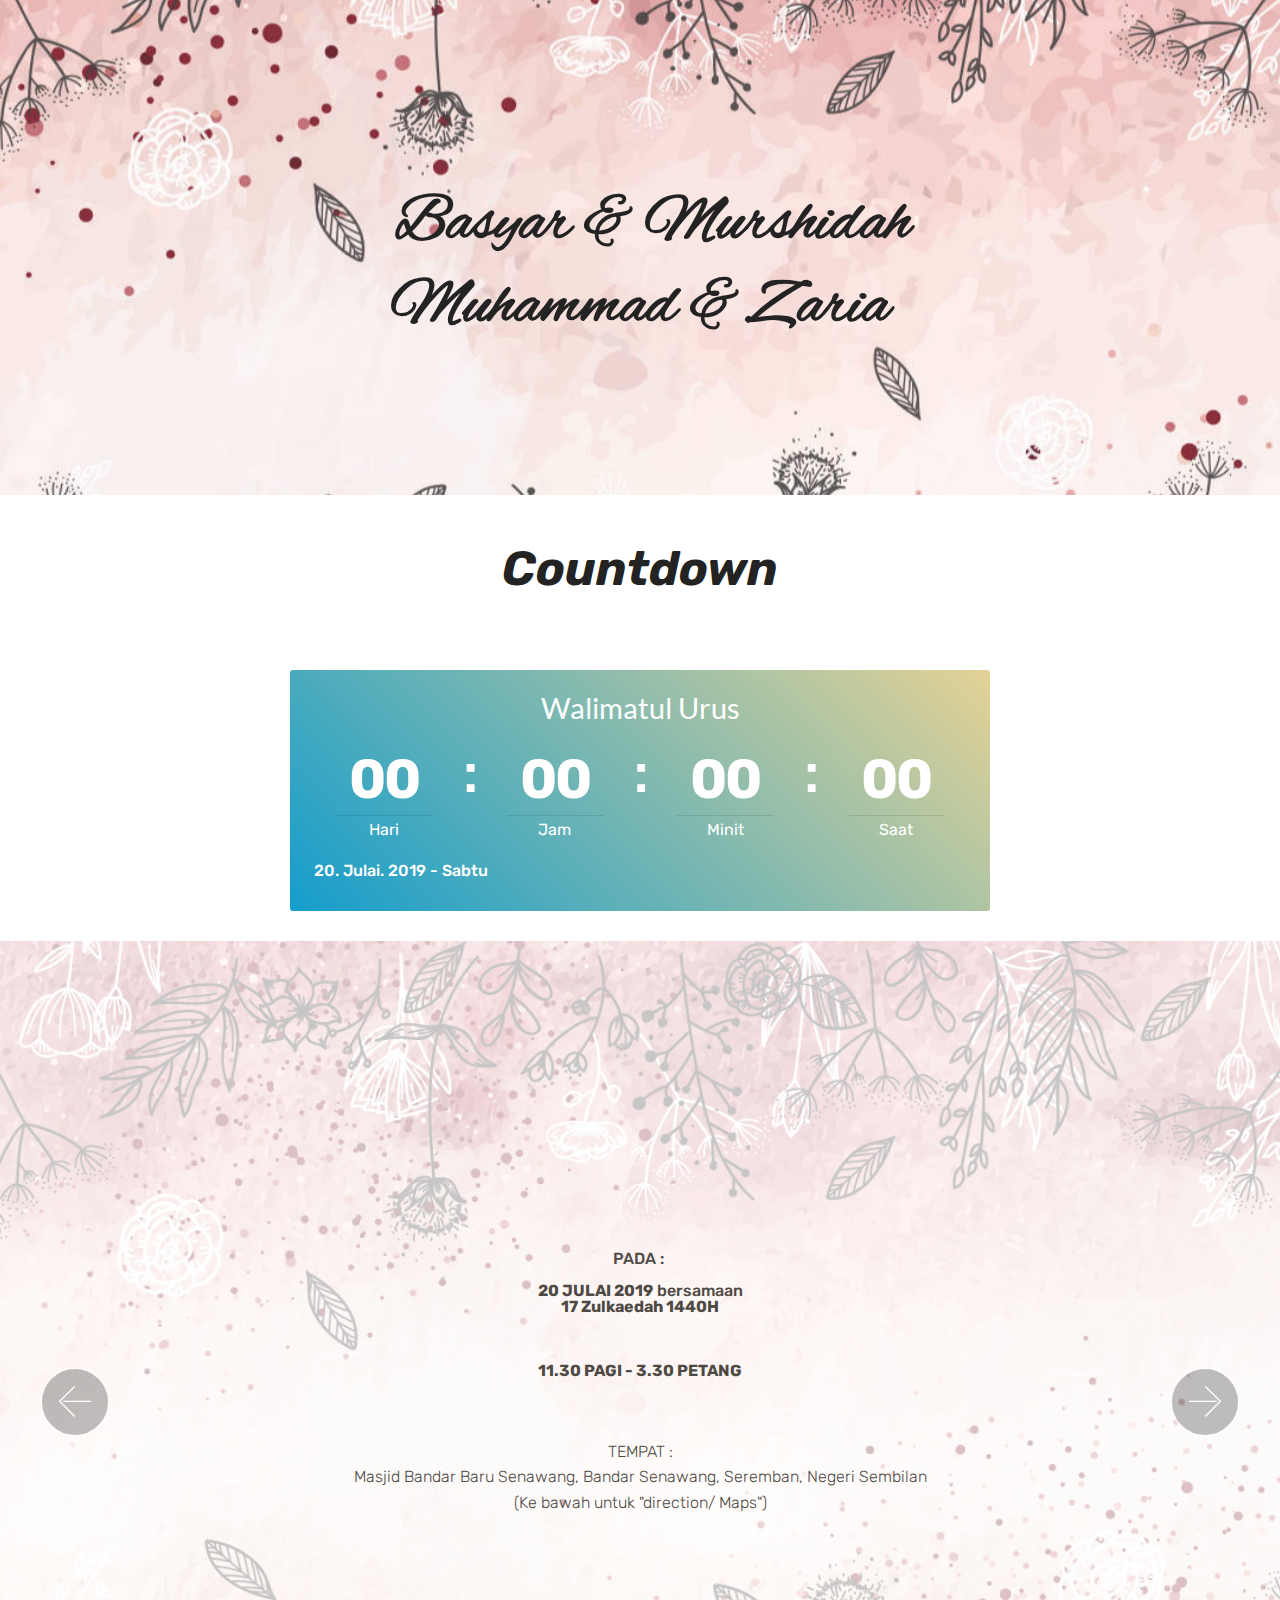
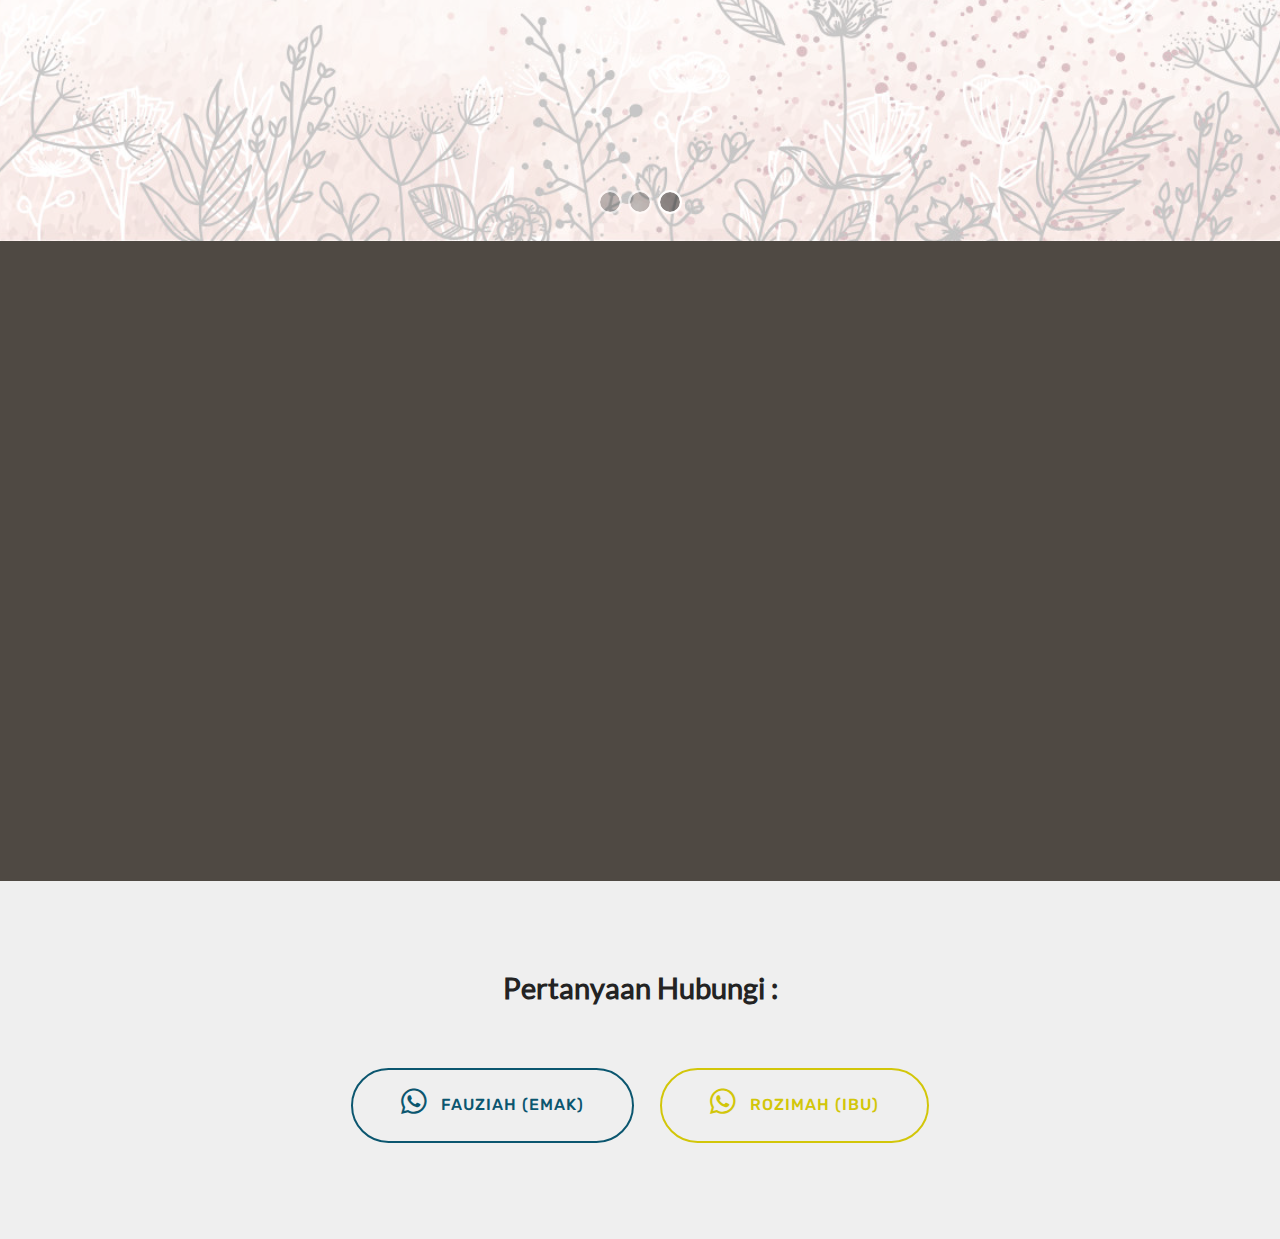
==== index.html @ bb5e42ee "create github pages" ====
<!DOCTYPE html>
<html  >
<head>
  <!-- Site made with Mobirise Website Builder v4.10.4, https://mobirise.com -->
  <meta charset="UTF-8">
  <meta http-equiv="X-UA-Compatible" content="IE=edge">
  <meta name="generator" content="Mobirise v4.10.4, mobirise.com">
  <meta name="viewport" content="width=device-width, initial-scale=1, minimum-scale=1">
  <link rel="shortcut icon" href="assets/images/logo4.png" type="image/x-icon">
  <meta name="description" content="">
  
  <title>Home</title>
  <link rel="stylesheet" href="assets/web/assets/mobirise-icons/mobirise-icons.css">
  <link rel="stylesheet" href="assets/tether/tether.min.css">
  <link rel="stylesheet" href="assets/bootstrap/css/bootstrap.min.css">
  <link rel="stylesheet" href="assets/bootstrap/css/bootstrap-grid.min.css">
  <link rel="stylesheet" href="assets/bootstrap/css/bootstrap-reboot.min.css">
  <link rel="stylesheet" href="assets/socicon/css/styles.css">
  <link rel="stylesheet" href="assets/theme/css/style.css">
  <link href="assets/fonts/style.css" rel="stylesheet">
  <link rel="stylesheet" href="assets/mobirise/css/mbr-additional.css" type="text/css">
  
  
  
</head>
<body>
  <section class="header1 cid-rtN1QMYyPk mbr-parallax-background" id="header1-0">

    

    

    <div class="container">
        <div class="row justify-content-md-center">
            <div class="mbr-white col-md-10">
                <h1 class="mbr-section-title align-center mbr-bold pb-3 mbr-fonts-style display-1"><br><br></h1>
                <h3 class="mbr-section-subtitle align-center mbr-light pb-3 mbr-fonts-style display-5"><strong>&nbsp; Basyar &amp; Murshidah<br>Muhammad &amp; Zaria</strong></h3>
                <p class="mbr-text align-center pb-3 mbr-fonts-style display-5"></p>
                
            </div>
        </div>
    </div>

</section>

<section class="engine"><a href="https://mobirise.info/o">free portfolio site templates</a></section><section class="countdown2 cid-rtN28F93nE" id="countdown2-3">

    

    

    <div class="container">
        <h2 class="mbr-section-title pb-3 align-center mbr-fonts-style display-2"><strong><em>
            Countdown
        </em></strong></h2>
        
    </div>
    <div class="container pt-5 mt-2">
        <div class=" countdown-cont align-center p-4">
            <div class="event-name align-left mbr-white ">
                <h4 class="mbr-fonts-style display-1">Walimatul Urus<br></h4>
            </div>
            <div class="countdown align-center py-2" data-due-date="2019/07/20 11:30">
            </div>
            <div class="daysCountdown" title="Hari"></div>
            <div class="hoursCountdown" title="Jam"></div>
            <div class="minutesCountdown" title="Minit"></div>
            <div class="secondsCountdown" title="Saat"></div>
            <div class="event-date align-left mbr-white">
                <h5 class="mbr-fonts-style display-7">20. Julai. 2019 - Sabtu&nbsp;<br></h5>
            </div>
        </div>

        
    </div>
</section>

<section class="carousel slide cid-rtN4j3sZp2" data-interval="false" id="slider1-4">

    

    <div class="full-screen"><div class="mbr-slider slide carousel" data-pause="true" data-keyboard="false" data-ride="carousel" data-interval="3000"><ol class="carousel-indicators"><li data-app-prevent-settings="" data-target="#slider1-4" data-slide-to="0"></li><li data-app-prevent-settings="" data-target="#slider1-4" data-slide-to="1"></li><li data-app-prevent-settings="" data-target="#slider1-4" class=" active" data-slide-to="2"></li></ol><div class="carousel-inner" role="listbox"><div class="carousel-item slider-fullscreen-image" data-bg-video-slide="false" style="background-image: url(assets/images/untitled-1-1200x800.jpg);"><div class="container container-slide"><div class="image_wrapper"><div class="mbr-overlay" style="opacity: 0.7; background-color: rgb(255, 255, 255);"></div><img src="assets/images/untitled-1-1200x800.jpg"><div class="carousel-caption justify-content-center"><div class="col-10 align-center"><h2 class="mbr-fonts-style display-5"><br><strong>Walimatul Urus</strong><strong><br></strong></h2><p class="lead mbr-text mbr-fonts-style display-7"></p><p><strong>FAUZIAH BINTI MOHD HASSAN</strong><br><em>(EMAK PENGANTIN)</em><br><em><br></em><br><strong>ROZIMAH BINTI MD IDRIS</strong><strong><br></strong><em>(IBU PENGANTIN)</em><br><br><em>Dengan segala hormatnya mempersilakan Dato'/ Datin/ Tuan/ Puan/ Encik/ Cik</em><br><em>dan seisi keluarga hadir ke Majlis Perkahwinan Putera kami</em></p><p><br><br></p><p><em><br></em><br></p><p></p></div></div></div></div></div><div class="carousel-item slider-fullscreen-image" data-bg-video-slide="false" style="background-image: url(assets/images/untitled-1-1200x800.jpg);"><div class="container container-slide"><div class="image_wrapper"><div class="mbr-overlay" style="opacity: 0.7; background-color: rgb(255, 255, 255);"></div><img src="assets/images/untitled-1-1200x800.jpg"><div class="carousel-caption justify-content-center"><div class="col-10 align-center"><h2 class="mbr-fonts-style display-1"></h2><p class="lead mbr-text mbr-fonts-style display-1"><em><strong>Mohd Basyar Bin Hj Nazlan &amp; Murshidah Binti Ustaz Nazarudin<br>
<br>Muhammad Bin Hj Nazlan &amp; Nur Zaria Binti Zakaria</strong></em></p></div></div></div></div></div><div class="carousel-item slider-fullscreen-image active" data-bg-video-slide="false" style="background-image: url(assets/images/untitled-1-1200x800.jpg);"><div class="container container-slide"><div class="image_wrapper"><div class="mbr-overlay" style="opacity: 0.7; background-color: rgb(255, 255, 255);"></div><img src="assets/images/untitled-1-1200x800.jpg"><div class="carousel-caption justify-content-center"><div class="col-10 align-right"><h2 class="mbr-fonts-style display-7">PADA :&nbsp;<br><br><strong>20 JULAI 2019</strong> bersamaan <br><strong>17 Zulkaedah 1440H</strong><br><br><br><br><strong>11.30 PAGI - 3.30 PETANG</strong></h2><p class="lead mbr-text mbr-fonts-style display-7"><br><br>TEMPAT :<br>Masjid Bandar Baru Senawang, Bandar Senawang, Seremban, Negeri Sembilan<br>(Ke bawah untuk "direction/ Maps")</p></div></div></div></div></div></div><a data-app-prevent-settings="" class="carousel-control carousel-control-prev" role="button" data-slide="prev" href="#slider1-4"><span aria-hidden="true" class="mbri-left mbr-iconfont"></span><span class="sr-only">Previous</span></a><a data-app-prevent-settings="" class="carousel-control carousel-control-next" role="button" data-slide="next" href="#slider1-4"><span aria-hidden="true" class="mbri-right mbr-iconfont"></span><span class="sr-only">Next</span></a></div></div>

</section>

<section class="map2 cid-rtNnEKCn2V" id="map2-5">

    

    <div class="container">
        <div class="media-container-row">
            <div class="col-md-8">
                <div class="google-map"><iframe frameborder="0" style="border:0" src="https://www.google.com/maps/embed?pb=!1m18!1m12!1m3!1d3985.3800210748495!2d101.990800613679!3d2.7027733564907837!2m3!1f0!2f0!3f0!3m2!1i1024!2i768!4f13.1!3m3!1m2!1s0x31cde0a04f9ef767%3A0x322debec0752c36d!2sMasjid+Bandar+Baru+Senawang!5e0!3m2!1sen!2smy!4v1560905221320!5m2!1sen!2smy" allowfullscreen=""></iframe></div>
        </div>
    </div>
</div></section>

<section class="header1 cid-rtNtLFOAzF" id="header16-8">

    

    

    <div class="container">
        <div class="row justify-content-md-center">
            <div class="col-md-10 align-center">
                <h1 class="mbr-section-title mbr-bold pb-3 mbr-fonts-style display-1">Pertanyaan Hubungi :</h1>
                
                <p class="mbr-text pb-3 mbr-fonts-style display-5"></p>
                <div class="mbr-section-btn"><a class="btn btn-md btn-primary-outline display-7" href="https://www.wasap.my/60133404904" target="_blank"><span class="socicon socicon-whatsapp mbr-iconfont mbr-iconfont-btn"></span>FAUZIAH (EMAK)</a> <a class="btn btn-md btn-success-outline display-7" href="https://www.wasap.my/60193448483" target="_blank"><span class="socicon socicon-whatsapp mbr-iconfont mbr-iconfont-btn"></span>ROZIMAH (IBU)</a></div>
            </div>
        </div>
    </div>

</section>


  <script src="assets/web/assets/jquery/jquery.min.js"></script>
  <script src="assets/popper/popper.min.js"></script>
  <script src="assets/tether/tether.min.js"></script>
  <script src="assets/bootstrap/js/bootstrap.min.js"></script>
  <script src="assets/smoothscroll/smooth-scroll.js"></script>
  <script src="assets/parallax/jarallax.min.js"></script>
  <script src="assets/ytplayer/jquery.mb.ytplayer.min.js"></script>
  <script src="assets/vimeoplayer/jquery.mb.vimeo_player.js"></script>
  <script src="assets/bootstrapcarouselswipe/bootstrap-carousel-swipe.js"></script>
  <script src="assets/countdown/jquery.countdown.min.js"></script>
  <script src="assets/theme/js/script.js"></script>
  <script src="assets/slidervideo/script.js"></script>
  
  
</body>
</html>
---- assets/web/assets/mobirise-icons/mobirise-icons.css ----
@font-face {
  font-family: 'MobiriseIcons';
  src:  url('mobirise-icons.eot?spat4u');
  src:  url('mobirise-icons.eot?spat4u#iefix') format('embedded-opentype'),
    url('mobirise-icons.ttf?spat4u') format('truetype'),
    url('mobirise-icons.woff?spat4u') format('woff'),
    url('mobirise-icons.svg?spat4u#MobiriseIcons') format('svg');
  font-weight: normal;
  font-style: normal;
}

[class^="mbri-"], [class*=" mbri-"] {
  /* use !important to prevent issues with browser extensions that change fonts */
  font-family: MobiriseIcons !important;
  speak: none;
  font-style: normal;
  font-weight: normal;
  font-variant: normal;
  text-transform: none;
  line-height: 1;

  /* Better Font Rendering =========== */
  -webkit-font-smoothing: antialiased;
  -moz-osx-font-smoothing: grayscale;
}

.mbri-add-submenu:before {
  content: "\e900";
}
.mbri-alert:before {
  content: "\e901";
}
.mbri-align-center:before {
  content: "\e902";
}
.mbri-align-justify:before {
  content: "\e903";
}
.mbri-align-left:before {
  content: "\e904";
}
.mbri-align-right:before {
  content: "\e905";
}
.mbri-android:before {
  content: "\e906";
}
.mbri-apple:before {
  content: "\e907";
}
.mbri-arrow-down:before {
  content: "\e908";
}
.mbri-arrow-next:before {
  content: "\e909";
}
.mbri-arrow-prev:before {
  content: "\e90a";
}
.mbri-arrow-up:before {
  content: "\e90b";
}
.mbri-bold:before {
  content: "\e90c";
}
.mbri-bookmark:before {
  content: "\e90d";
}
.mbri-bootstrap:before {
  content: "\e90e";
}
.mbri-briefcase:before {
  content: "\e90f";
}
.mbri-browse:before {
  content: "\e910";
}
.mbri-bulleted-list:before {
  content: "\e911";
}
.mbri-calendar:before {
  content: "\e912";
}
.mbri-camera:before {
  content: "\e913";
}
.mbri-cart-add:before {
  content: "\e914";
}
.mbri-cart-full:before {
  content: "\e915";
}
.mbri-cash:before {
  content: "\e916";
}
.mbri-change-style:before {
  content: "\e917";
}
.mbri-chat:before {
  content: "\e918";
}
.mbri-clock:before {
  content: "\e919";
}
.mbri-close:before {
  content: "\e91a";
}
.mbri-cloud:before {
  content: "\e91b";
}
.mbri-code:before {
  content: "\e91c";
}
.mbri-contact-form:before {
  content: "\e91d";
}
.mbri-credit-card:before {
  content: "\e91e";
}
.mbri-cursor-click:before {
  content: "\e91f";
}
.mbri-cust-feedback:before {
  content: "\e920";
}
.mbri-database:before {
  content: "\e921";
}
.mbri-delivery:before {
  content: "\e922";
}
.mbri-desktop:before {
  content: "\e923";
}
.mbri-devices:before {
  content: "\e924";
}
.mbri-down:before {
  content: "\e925";
}
.mbri-download:before {
  content: "\e989";
}
.mbri-drag-n-drop:before {
  content: "\e927";
}
.mbri-drag-n-drop2:before {
  content: "\e928";
}
.mbri-edit:before {
  content: "\e929";
}
.mbri-edit2:before {
  content: "\e92a";
}
.mbri-error:before {
  content: "\e92b";
}
.mbri-extension:before {
  content: "\e92c";
}
.mbri-features:before {
  content: "\e92d";
}
.mbri-file:before {
  content: "\e92e";
}
.mbri-flag:before {
  content: "\e92f";
}
.mbri-folder:before {
  content: "\e930";
}
.mbri-gift:before {
  content: "\e931";
}
.mbri-github:before {
  content: "\e932";
}
.mbri-globe:before {
  content: "\e933";
}
.mbri-globe-2:before {
  content: "\e934";
}
.mbri-growing-chart:before {
  content: "\e935";
}
.mbri-hearth:before {
  content: "\e936";
}
.mbri-help:before {
  content: "\e937";
}
.mbri-home:before {
  content: "\e938";
}
.mbri-hot-cup:before {
  content: "\e939";
}
.mbri-idea:before {
  content: "\e93a";
}
.mbri-image-gallery:before {
  content: "\e93b";
}
.mbri-image-slider:before {
  content: "\e93c";
}
.mbri-info:before {
  content: "\e93d";
}
.mbri-italic:before {
  content: "\e93e";
}
.mbri-key:before {
  content: "\e93f";
}
.mbri-laptop:before {
  content: "\e940";
}
.mbri-layers:before {
  content: "\e941";
}
.mbri-left-right:before {
  content: "\e942";
}
.mbri-left:before {
  content: "\e943";
}
.mbri-letter:before {
  content: "\e944";
}
.mbri-like:before {
  content: "\e945";
}
.mbri-link:before {
  content: "\e946";
}
.mbri-lock:before {
  content: "\e947";
}
.mbri-login:before {
  content: "\e948";
}
.mbri-logout:before {
  content: "\e949";
}
.mbri-magic-stick:before {
  content: "\e94a";
}
.mbri-map-pin:before {
  content: "\e94b";
}
.mbri-menu:before {
  content: "\e94c";
}
.mbri-mobile:before {
  content: "\e94d";
}
.mbri-mobile2:before {
  content: "\e94e";
}
.mbri-mobirise:before {
  content: "\e94f";
}
.mbri-more-horizontal:before {
  content: "\e950";
}
.mbri-more-vertical:before {
  content: "\e951";
}
.mbri-music:before {
  content: "\e952";
}
.mbri-new-file:before {
  content: "\e953";
}
.mbri-numbered-list:before {
  content: "\e954";
}
.mbri-opened-folder:before {
  content: "\e955";
}
.mbri-pages:before {
  content: "\e956";
}
.mbri-paper-plane:before {
  content: "\e957";
}
.mbri-paperclip:before {
  content: "\e958";
}
.mbri-photo:before {
  content: "\e959";
}
.mbri-photos:before {
  content: "\e95a";
}
.mbri-pin:before {
  content: "\e95b";
}
.mbri-play:before {
  content: "\e95c";
}
.mbri-plus:before {
  content: "\e95d";
}
.mbri-preview:before {
  content: "\e95e";
}
.mbri-print:before {
  content: "\e95f";
}
.mbri-protect:before {
  content: "\e960";
}
.mbri-question:before {
  content: "\e961";
}
.mbri-quote-left:before {
  content: "\e962";
}
.mbri-quote-right:before {
  content: "\e963";
}
.mbri-refresh:before {
  content: "\e964";
}
.mbri-responsive:before {
  content: "\e965";
}
.mbri-right:before {
  content: "\e966";
}
.mbri-rocket:before {
  content: "\e967";
}
.mbri-sad-face:before {
  content: "\e968";
}
.mbri-sale:before {
  content: "\e969";
}
.mbri-save:before {
  content: "\e96a";
}
.mbri-search:before {
  content: "\e96b";
}
.mbri-setting:before {
  content: "\e96c";
}
.mbri-setting2:before {
  content: "\e96d";
}
.mbri-setting3:before {
  content: "\e96e";
}
.mbri-share:before {
  content: "\e96f";
}
.mbri-shopping-bag:before {
  content: "\e970";
}
.mbri-shopping-basket:before {
  content: "\e971";
}
.mbri-shopping-cart:before {
  content: "\e972";
}
.mbri-sites:before {
  content: "\e973";
}
.mbri-smile-face:before {
  content: "\e974";
}
.mbri-speed:before {
  content: "\e975";
}
.mbri-star:before {
  content: "\e976";
}
.mbri-success:before {
  content: "\e977";
}
.mbri-sun:before {
  content: "\e978";
}
.mbri-sun2:before {
  content: "\e979";
}
.mbri-tablet:before {
  content: "\e97a";
}
.mbri-tablet-vertical:before {
  content: "\e97b";
}
.mbri-target:before {
  content: "\e97c";
}
.mbri-timer:before {
  content: "\e97d";
}
.mbri-to-ftp:before {
  content: "\e97e";
}
.mbri-to-local-drive:before {
  content: "\e97f";
}
.mbri-touch-swipe:before {
  content: "\e980";
}
.mbri-touch:before {
  content: "\e981";
}
.mbri-trash:before {
  content: "\e982";
}
.mbri-underline:before {
  content: "\e983";
}
.mbri-unlink:before {
  content: "\e984";
}
.mbri-unlock:before {
  content: "\e985";
}
.mbri-up-down:before {
  content: "\e986";
}
.mbri-up:before {
  content: "\e987";
}
.mbri-update:before {
  content: "\e988";
}
.mbri-upload:before {
 content: "\e926"; 
}
.mbri-user:before {
  content: "\e98a";
}
.mbri-user2:before {
  content: "\e98b";
}
.mbri-users:before {
  content: "\e98c";
}
.mbri-video:before {
  content: "\e98d";
}
.mbri-video-play:before {
  content: "\e98e";
}
.mbri-watch:before {
  content: "\e98f";
}
.mbri-website-theme:before {
  content: "\e990";
}
.mbri-wifi:before {
  content: "\e991";
}
.mbri-windows:before {
  content: "\e992";
}
.mbri-zoom-out:before {
  content: "\e993";
}
.mbri-redo:before {
  content: "\e994";
}
.mbri-undo:before {
  content: "\e995";
}
---- assets/socicon/css/styles.css ----
@charset "UTF-8";

@font-face {
  font-family: "socicon";
  src:url("../fonts/socicon.eot");
  src:url("../fonts/socicon.eot?#iefix") format("embedded-opentype"),
    url("../fonts/socicon.woff") format("woff"),
    url("../fonts/socicon.ttf") format("truetype"),
    url("../fonts/socicon.svg#socicon") format("svg");
  font-weight: normal;
  font-style: normal;

}

[data-icon]:before {
  font-family: "socicon" !important;
  content: attr(data-icon);
  font-style: normal !important;
  font-weight: normal !important;
  font-variant: normal !important;
  text-transform: none !important;
  speak: none;
  line-height: 1;
  -webkit-font-smoothing: antialiased;
  -moz-osx-font-smoothing: grayscale;
}

[class^="socicon-"]:before,
[class*=" socicon-"]:before {
  font-family: "socicon" !important;
  font-style: normal !important;
  font-weight: normal !important;
  font-variant: normal !important;
  text-transform: none !important;
  speak: none;
  line-height: 1;
  -webkit-font-smoothing: antialiased;
  -moz-osx-font-smoothing: grayscale;
}

.socicon-modelmayhem:before {
  content: "\e000";
}
.socicon-mixcloud:before {
  content: "\e001";
}
.socicon-drupal:before {
  content: "\e002";
}
.socicon-swarm:before {
  content: "\e003";
}
.socicon-istock:before {
  content: "\e004";
}
.socicon-yammer:before {
  content: "\e005";
}
.socicon-ello:before {
  content: "\e006";
}
.socicon-stackoverflow:before {
  content: "\e007";
}
.socicon-persona:before {
  content: "\e008";
}
.socicon-triplej:before {
  content: "\e009";
}
.socicon-houzz:before {
  content: "\e00a";
}
.socicon-rss:before {
  content: "\e00b";
}
.socicon-paypal:before {
  content: "\e00c";
}
.socicon-odnoklassniki:before {
  content: "\e00d";
}
.socicon-airbnb:before {
  content: "\e00e";
}
.socicon-periscope:before {
  content: "\e00f";
}
.socicon-outlook:before {
  content: "\e010";
}
.socicon-coderwall:before {
  content: "\e011";
}
.socicon-tripadvisor:before {
  content: "\e012";
}
.socicon-appnet:before {
  content: "\e013";
}
.socicon-goodreads:before {
  content: "\e014";
}
.socicon-tripit:before {
  content: "\e015";
}
.socicon-lanyrd:before {
  content: "\e016";
}
.socicon-slideshare:before {
  content: "\e017";
}
.socicon-buffer:before {
  content: "\e018";
}
.socicon-disqus:before {
  content: "\e019";
}
.socicon-vkontakte:before {
  content: "\e01a";
}
.socicon-whatsapp:before {
  content: "\e01b";
}
.socicon-patreon:before {
  content: "\e01c";
}
.socicon-storehouse:before {
  content: "\e01d";
}
.socicon-pocket:before {
  content: "\e01e";
}
.socicon-mail:before {
  content: "\e01f";
}
.socicon-blogger:before {
  content: "\e020";
}
.socicon-technorati:before {
  content: "\e021";
}
.socicon-reddit:before {
  content: "\e022";
}
.socicon-dribbble:before {
  content: "\e023";
}
.socicon-stumbleupon:before {
  content: "\e024";
}
.socicon-digg:before {
  content: "\e025";
}
.socicon-envato:before {
  content: "\e026";
}
.socicon-behance:before {
  content: "\e027";
}
.socicon-delicious:before {
  content: "\e028";
}
.socicon-deviantart:before {
  content: "\e029";
}
.socicon-forrst:before {
  content: "\e02a";
}
.socicon-play:before {
  content: "\e02b";
}
.socicon-zerply:before {
  content: "\e02c";
}
.socicon-wikipedia:before {
  content: "\e02d";
}
.socicon-apple:before {
  content: "\e02e";
}
.socicon-flattr:before {
  content: "\e02f";
}
.socicon-github:before {
  content: "\e030";
}
.socicon-renren:before {
  content: "\e031";
}
.socicon-friendfeed:before {
  content: "\e032";
}
.socicon-newsvine:before {
  content: "\e033";
}
.socicon-identica:before {
  content: "\e034";
}
.socicon-bebo:before {
  content: "\e035";
}
.socicon-zynga:before {
  content: "\e036";
}
.socicon-steam:before {
  content: "\e037";
}
.socicon-xbox:before {
  content: "\e038";
}
.socicon-windows:before {
  content: "\e039";
}
.socicon-qq:before {
  content: "\e03a";
}
.socicon-douban:before {
  content: "\e03b";
}
.socicon-meetup:before {
  content: "\e03c";
}
.socicon-playstation:before {
  content: "\e03d";
}
.socicon-android:before {
  content: "\e03e";
}
.socicon-snapchat:before {
  content: "\e03f";
}
.socicon-twitter:before {
  content: "\e040";
}
.socicon-facebook:before {
  content: "\e041";
}
.socicon-googleplus:before {
  content: "\e042";
}
.socicon-pinterest:before {
  content: "\e043";
}
.socicon-foursquare:before {
  content: "\e044";
}
.socicon-yahoo:before {
  content: "\e045";
}
.socicon-skype:before {
  content: "\e046";
}
.socicon-yelp:before {
  content: "\e047";
}
.socicon-feedburner:before {
  content: "\e048";
}
.socicon-linkedin:before {
  content: "\e049";
}
.socicon-viadeo:before {
  content: "\e04a";
}
.socicon-xing:before {
  content: "\e04b";
}
.socicon-myspace:before {
  content: "\e04c";
}
.socicon-soundcloud:before {
  content: "\e04d";
}
.socicon-spotify:before {
  content: "\e04e";
}
.socicon-grooveshark:before {
  content: "\e04f";
}
.socicon-lastfm:before {
  content: "\e050";
}
.socicon-youtube:before {
  content: "\e051";
}
.socicon-vimeo:before {
  content: "\e052";
}
.socicon-dailymotion:before {
  content: "\e053";
}
.socicon-vine:before {
  content: "\e054";
}
.socicon-flickr:before {
  content: "\e055";
}
.socicon-500px:before {
  content: "\e056";
}
.socicon-wordpress:before {
  content: "\e058";
}
.socicon-tumblr:before {
  content: "\e059";
}
.socicon-twitch:before {
  content: "\e05a";
}
.socicon-8tracks:before {
  content: "\e05b";
}
.socicon-amazon:before {
  content: "\e05c";
}
.socicon-icq:before {
  content: "\e05d";
}
.socicon-smugmug:before {
  content: "\e05e";
}
.socicon-ravelry:before {
  content: "\e05f";
}
.socicon-weibo:before {
  content: "\e060";
}
.socicon-baidu:before {
  content: "\e061";
}
.socicon-angellist:before {
  content: "\e062";
}
.socicon-ebay:before {
  content: "\e063";
}
.socicon-imdb:before {
  content: "\e064";
}
.socicon-stayfriends:before {
  content: "\e065";
}
.socicon-residentadvisor:before {
  content: "\e066";
}
.socicon-google:before {
  content: "\e067";
}
.socicon-yandex:before {
  content: "\e068";
}
.socicon-sharethis:before {
  content: "\e069";
}
.socicon-bandcamp:before {
  content: "\e06a";
}
.socicon-itunes:before {
  content: "\e06b";
}
.socicon-deezer:before {
  content: "\e06c";
}
.socicon-telegram:before {
  content: "\e06e";
}
.socicon-openid:before {
  content: "\e06f";
}
.socicon-amplement:before {
  content: "\e070";
}
.socicon-viber:before {
  content: "\e071";
}
.socicon-zomato:before {
  content: "\e072";
}
.socicon-draugiem:before {
  content: "\e074";
}
.socicon-endomodo:before {
  content: "\e075";
}
.socicon-filmweb:before {
  content: "\e076";
}
.socicon-stackexchange:before {
  content: "\e077";
}
.socicon-wykop:before {
  content: "\e078";
}
.socicon-teamspeak:before {
  content: "\e079";
}
.socicon-teamviewer:before {
  content: "\e07a";
}
.socicon-ventrilo:before {
  content: "\e07b";
}
.socicon-younow:before {
  content: "\e07c";
}
.socicon-raidcall:before {
  content: "\e07d";
}
.socicon-mumble:before {
  content: "\e07e";
}
.socicon-medium:before {
  content: "\e06d";
}
.socicon-bebee:before {
  content: "\e07f";
}
.socicon-hitbox:before {
  content: "\e080";
}
.socicon-reverbnation:before {
  content: "\e081";
}
.socicon-formulr:before {
  content: "\e082";
}
.socicon-instagram:before {
  content: "\e057";
}
.socicon-battlenet:before {
  content: "\e083";
}
.socicon-chrome:before {
  content: "\e084";
}
.socicon-discord:before {
  content: "\e086";
}
.socicon-issuu:before {
  content: "\e087";
}
.socicon-macos:before {
  content: "\e088";
}
.socicon-firefox:before {
  content: "\e089";
}
.socicon-opera:before {
  content: "\e08d";
}
.socicon-keybase:before {
  content: "\e090";
}
.socicon-alliance:before {
  content: "\e091";
}
.socicon-livejournal:before {
  content: "\e092";
}
.socicon-googlephotos:before {
  content: "\e093";
}
.socicon-horde:before {
  content: "\e094";
}
.socicon-etsy:before {
  content: "\e095";
}
.socicon-zapier:before {
  content: "\e096";
}
.socicon-google-scholar:before {
  content: "\e097";
}
.socicon-researchgate:before {
  content: "\e098";
}
.socicon-wechat:before {
  content: "\e099";
}
.socicon-strava:before {
  content: "\e09a";
}
.socicon-line:before {
  content: "\e09b";
}
.socicon-lyft:before {
  content: "\e09c";
}
.socicon-uber:before {
  content: "\e09d";
}
.socicon-songkick:before {
  content: "\e09e";
}
.socicon-viewbug:before {
  content: "\e09f";
}
.socicon-googlegroups:before {
  content: "\e0a0";
}
.socicon-quora:before {
  content: "\e073";
}
.socicon-diablo:before {
  content: "\e085";
}
.socicon-blizzard:before {
  content: "\e0a1";
}
.socicon-hearthstone:before {
  content: "\e08b";
}
.socicon-heroes:before {
  content: "\e08a";
}
.socicon-overwatch:before {
  content: "\e08c";
}
.socicon-warcraft:before {
  content: "\e08e";
}
.socicon-starcraft:before {
  content: "\e08f";
}
.socicon-beam:before {
  content: "\e0a2";
}
.socicon-curse:before {
  content: "\e0a3";
}
.socicon-player:before {
  content: "\e0a4";
}
.socicon-streamjar:before {
  content: "\e0a5";
}
.socicon-nintendo:before {
  content: "\e0a6";
}
.socicon-hellocoton:before {
  content: "\e0a7";
}
---- assets/theme/css/style.css ----
/*!
 * Mobirise v4 theme (https://mobirise.com/)
 * Copyright 2017 Mobirise
 */
section {
  background-color: #eeeeee; }

section,
.container,
.container-fluid {
  position: relative;
  word-wrap: break-word; }

a.mbr-iconfont:hover {
  text-decoration: none; }

.article .lead p, .article .lead ul, .article .lead ol, .article .lead pre, .article .lead blockquote {
  margin-bottom: 0; }

a {
  font-style: normal;
  font-weight: 400;
  cursor: pointer; }
  a, a:hover {
    text-decoration: none; }

figure {
  margin-bottom: 0; }

body {
  color: #232323; }

h1, h2, h3, h4, h5, h6,
.h1, .h2, .h3, .h4, .h5, .h6,
.display-1, .display-2, .display-3, .display-4 {
  line-height: 1;
  word-break: break-word;
  word-wrap: break-word; }

b, strong {
  font-weight: bold; }

blockquote {
  padding: 10px 0 10px 20px;
  position: relative;
  border-left: 2px solid;
  border-color: #ff3366; }

input:-webkit-autofill, input:-webkit-autofill:hover, input:-webkit-autofill:focus, input:-webkit-autofill:active {
  transition-delay: 9999s;
  transition-property: background-color, color; }

textarea[type="hidden"] {
  display: none; }

body {
  position: relative; }

section {
  background-position: 50% 50%;
  background-repeat: no-repeat;
  background-size: cover; }
  section .mbr-background-video,
  section .mbr-background-video-preview {
    position: absolute;
    bottom: 0;
    left: 0;
    right: 0;
    top: 0; }

.hidden {
  visibility: hidden; }

.mbr-z-index20 {
  z-index: 20; }

/*! Base colors */
.mbr-white {
  color: #ffffff; }

.mbr-black {
  color: #000000; }

.mbr-bg-white {
  background-color: #ffffff; }

.mbr-bg-black {
  background-color: #000000; }

/*! Text-aligns */
.align-left {
  text-align: left; }

.align-center {
  text-align: center; }

.align-right {
  text-align: right; }

@media (max-width: 767px) {
  .align-left, .align-center, .align-right, .mbr-section-btn, .mbr-section-title {
    text-align: center; } }
/*! Font-weight  */
.mbr-light {
  font-weight: 300; }

.mbr-regular {
  font-weight: 400; }

.mbr-semibold {
  font-weight: 500; }

.mbr-bold {
  font-weight: 700; }

/*! Media  */
.media-size-item {
  -webkit-flex: 1 1 auto;
  -moz-flex: 1 1 auto;
  -ms-flex: 1 1 auto;
  -o-flex: 1 1 auto;
  flex: 1 1 auto; }

.media-content {
  -webkit-flex-basis: 100%;
  flex-basis: 100%; }

.media-container-row {
  display: -ms-flexbox;
  display: -webkit-flex;
  display: flex;
  -webkit-flex-direction: row;
  -ms-flex-direction: row;
  flex-direction: row;
  -webkit-flex-wrap: wrap;
  -ms-flex-wrap: wrap;
  flex-wrap: wrap;
  -webkit-justify-content: center;
  -ms-flex-pack: center;
  justify-content: center;
  -webkit-align-content: center;
  -ms-flex-line-pack: center;
  align-content: center;
  -webkit-align-items: start;
  -ms-flex-align: start;
  align-items: start; }
  .media-container-row .media-size-item {
    width: 400px; }

.media-container-column {
  display: -ms-flexbox;
  display: -webkit-flex;
  display: flex;
  -webkit-flex-direction: column;
  -ms-flex-direction: column;
  flex-direction: column;
  -webkit-flex-wrap: wrap;
  -ms-flex-wrap: wrap;
  flex-wrap: wrap;
  -webkit-justify-content: center;
  -ms-flex-pack: center;
  justify-content: center;
  -webkit-align-content: center;
  -ms-flex-line-pack: center;
  align-content: center;
  -webkit-align-items: stretch;
  -ms-flex-align: stretch;
  align-items: stretch; }
  .media-container-column > * {
    width: 100%; }

@media (min-width: 992px) {
  .media-container-row {
    -webkit-flex-wrap: nowrap;
    -ms-flex-wrap: nowrap;
    flex-wrap: nowrap; } }
figure {
  overflow: hidden; }

figure[mbr-media-size] {
  transition: width 0.1s; }

.mbr-figure img, .mbr-figure iframe {
  display: block;
  width: 100%; }

.card {
  background-color: transparent;
  border: none; }

.card-box {
  width: 100%; }

.card-img {
  text-align: center;
  flex-shrink: 0;
  -webkit-flex-shrink: 0; }

.media {
  max-width: 100%;
  margin: 0 auto; }

.mbr-figure {
  -ms-flex-item-align: center;
  -ms-grid-row-align: center;
  -webkit-align-self: center;
  align-self: center; }

.media-container > div {
  max-width: 100%; }

.mbr-figure img, .card-img img {
  width: 100%; }

@media (max-width: 991px) {
  .media-size-item {
    width: auto !important; }

  .media {
    width: auto; }

  .mbr-figure {
    width: 100% !important; } }
/*! Buttons */
.mbr-section-btn {
  margin-left: -.25rem;
  margin-right: -.25rem;
  font-size: 0; }

nav .mbr-section-btn {
  margin-left: 0rem;
  margin-right: 0rem; }

/*! Btn icon margin */
.btn .mbr-iconfont, .btn.btn-sm .mbr-iconfont {
  cursor: pointer;
  margin-right: 0.5rem; }

.btn.btn-md .mbr-iconfont, .btn.btn-md .mbr-iconfont {
  margin-right: 0.8rem; }

.mbr-regular {
  font-weight: 400; }

.mbr-semibold {
  font-weight: 500; }

.mbr-bold {
  font-weight: 700; }

[type="submit"] {
  -webkit-appearance: none; }

/*! Full-screen */
.mbr-fullscreen .mbr-overlay {
  min-height: 100vh; }

.mbr-fullscreen {
  display: flex;
  display: -webkit-flex;
  display: -moz-flex;
  display: -ms-flex;
  display: -o-flex;
  align-items: center;
  -webkit-align-items: center;
  min-height: 100vh;
  padding-top: 3rem;
  padding-bottom: 3rem; }

/*! Map */
.map {
  height: 25rem;
  position: relative; }
  .map iframe {
    width: 100%;
    height: 100%; }

/* Form */
.form-asterisk {
  font-family: initial;
  position: absolute;
  top: -2px;
  font-weight: normal; }

/*! Scroll to top arrow */
.mbr-arrow-up {
  bottom: 25px;
  right: 90px;
  position: fixed;
  text-align: right;
  z-index: 5000;
  color: #ffffff;
  font-size: 32px;
  transform: rotate(180deg);
  -webkit-transform: rotate(180deg); }

.mbr-arrow-up a {
  background: rgba(0, 0, 0, 0.2);
  border-radius: 3px;
  color: #fff;
  display: inline-block;
  height: 60px;
  width: 60px;
  outline-style: none !important;
  position: relative;
  text-decoration: none;
  transition: all .3s ease-in-out;
  cursor: pointer;
  text-align: center; }
  .mbr-arrow-up a:hover {
    background-color: rgba(0, 0, 0, 0.4); }
  .mbr-arrow-up a i {
    line-height: 60px; }

.mbr-arrow-up-icon {
  display: block;
  color: #fff; }

.mbr-arrow-up-icon::before {
  content: "\203a";
  display: inline-block;
  font-family: serif;
  font-size: 32px;
  line-height: 1;
  font-style: normal;
  position: relative;
  top: 6px;
  left: -4px;
  -webkit-transform: rotate(-90deg);
  transform: rotate(-90deg); }

/*! Arrow Down */
.mbr-arrow {
  position: absolute;
  bottom: 45px;
  left: 50%;
  width: 60px;
  height: 60px;
  cursor: pointer;
  background-color: rgba(80, 80, 80, 0.5);
  border-radius: 50%;
  -webkit-transform: translateX(-50%);
  transform: translateX(-50%); }
  .mbr-arrow > a {
    display: inline-block;
    text-decoration: none;
    outline-style: none;
    -webkit-animation: arrowdown 1.7s ease-in-out infinite;
    animation: arrowdown 1.7s ease-in-out infinite; }
    .mbr-arrow > a > i {
      position: absolute;
      top: -2px;
      left: 15px;
      font-size: 2rem; }

@keyframes arrowdown {
  0% {
    transform: translateY(0px);
    -webkit-transform: translateY(0px); }
  50% {
    transform: translateY(-5px);
    -webkit-transform: translateY(-5px); }
  100% {
    transform: translateY(0px);
    -webkit-transform: translateY(0px); } }
@-webkit-keyframes arrowdown {
  0% {
    transform: translateY(0px);
    -webkit-transform: translateY(0px); }
  50% {
    transform: translateY(-5px);
    -webkit-transform: translateY(-5px); }
  100% {
    transform: translateY(0px);
    -webkit-transform: translateY(0px); } }
@media (max-width: 500px) {
  .mbr-arrow-up {
    left: 50%;
    right: auto;
    transform: translateX(-50%) rotate(180deg);
    -webkit-transform: translateX(-50%) rotate(180deg); } }
/*Gradients animation*/
@keyframes gradient-animation {
  from {
    background-position: 0% 100%;
    animation-timing-function: ease-in-out; }
  to {
    background-position: 100% 0%;
    animation-timing-function: ease-in-out; } }
@-webkit-keyframes gradient-animation {
  from {
    background-position: 0% 100%;
    animation-timing-function: ease-in-out; }
  to {
    background-position: 100% 0%;
    animation-timing-function: ease-in-out; } }
.bg-gradient {
  background-size: 200% 200%;
  animation: gradient-animation 5s infinite alternate;
  -webkit-animation: gradient-animation 5s infinite alternate; }

.menu .navbar-brand {
  display: -webkit-flex; }
  .menu .navbar-brand span {
    display: flex;
    display: -webkit-flex; }
  .menu .navbar-brand .navbar-caption-wrap {
    display: -webkit-flex; }
  .menu .navbar-brand .navbar-logo img {
    display: -webkit-flex; }
@media (min-width: 768px) and (max-width: 991px) {
  .menu .navbar-toggleable-sm .navbar-nav {
    display: -webkit-box;
    display: -webkit-flex;
    display: -ms-flexbox; } }
@media (max-width: 991px) {
  .menu .navbar-collapse {
    max-height: 93.5vh; }
    .menu .navbar-collapse.show {
      overflow: auto; } }
@media (min-width: 992px) {
  .menu .navbar-nav.nav-dropdown {
    display: -webkit-flex; }
  .menu .navbar-toggleable-sm .navbar-collapse {
    display: -webkit-flex !important; } }
@media (max-width: 767px) {
  .menu .navbar-collapse {
    max-height: 80vh; } }

.navbar {
  display: -webkit-flex;
  -webkit-flex-wrap: wrap;
  -webkit-align-items: center;
  -webkit-justify-content: space-between; }

.navbar-collapse {
  -webkit-flex-basis: 100%;
  -webkit-flex-grow: 1;
  -webkit-align-items: center; }

.nav-dropdown .link {
  padding: .667em 1.667em !important;
  margin: 0 !important; }

.nav {
  display: -webkit-flex;
  -webkit-flex-wrap: wrap; }

.row {
  display: -webkit-flex;
  -webkit-flex-wrap: wrap; }

.justify-content-center {
  -webkit-justify-content: center; }

.form-inline {
  display: -webkit-flex;
  -webkit-flex-flow: row wrap;
  -webkit-align-items: center; }

.card-wrapper {
  -webkit-flex: 1; }

.carousel-control {
  z-index: 10;
  display: -webkit-flex;
  -webkit-align-items: center;
  -webkit-justify-content: center; }

.carousel-controls {
  display: -webkit-flex; }

.media {
  display: -webkit-flex; }

.form-group:focus {
  outline: none; }

.jq-selectbox__select {
  padding: 1.07em .5em;
  position: absolute;
  top: 0;
  left: 0;
  width: 100%; }

.jq-selectbox__dropdown {
  position: absolute;
  top: 100% !important;
  left: 0 !important;
  width: 100% !important; }

.jq-selectbox__trigger-arrow {
  transform: translateY(-50%); }

.jq-selectbox li {
  padding: 1.07em .5em; }

div[data-for^="input-range"] input {
  padding-left: 0;
  padding-right: 0; }

.modal-dialog, .modal-content {
  height: 100%; }

.modal-dialog .carousel-inner {
  height: 100%;
  height: -webkit-fill-available;
  height: fill-available; }

.carousel-item {
  text-align: center; }

.carousel-item img {
  margin: auto; }
.engine {
	position: absolute;
	text-indent: -2400px;
	text-align: center;
	padding: 0;
	top: 0;
	left: -2400px;
}
---- assets/fonts/style.css ----
@font-face {
   font-family: 'Lato-Regular';
   src: url('Lato-Regular/font.ttf');
}
@font-face {
   font-family: 'AlexBrush-Regular';
   src: url('AlexBrush-Regular/font.ttf');
}
---- assets/mobirise/css/mbr-additional.css ----
@import url(https://fonts.googleapis.com/css?family=Rubik:300,300i,400,400i,500,500i,700,700i,900,900i);


body {
  font-style: normal;
  line-height: 1.5;
}
.mbr-section-title {
  font-style: normal;
  line-height: 1.2;
}
.mbr-section-subtitle {
  line-height: 1.3;
}
.mbr-text {
  font-style: normal;
  line-height: 1.6;
}
.display-1 {
  font-family: 'Lato-Regular';
  font-size: 1.8rem;
}
.display-1 > .mbr-iconfont {
  font-size: 2.88rem;
}
.display-2 {
  font-family: 'Rubik', sans-serif;
  font-size: 3rem;
}
.display-2 > .mbr-iconfont {
  font-size: 4.8rem;
}
.display-4 {
  font-family: 'AlexBrush-Regular';
  font-size: 2rem;
}
.display-4 > .mbr-iconfont {
  font-size: 3.2rem;
}
.display-5 {
  font-family: 'AlexBrush-Regular';
  font-size: 4rem;
}
.display-5 > .mbr-iconfont {
  font-size: 6.4rem;
}
.display-7 {
  font-family: 'Rubik', sans-serif;
  font-size: 1rem;
}
.display-7 > .mbr-iconfont {
  font-size: 1.6rem;
}
/* ---- Fluid typography for mobile devices ---- */
/* 1.4 - font scale ratio ( bootstrap == 1.42857 ) */
/* 100vw - current viewport width */
/* (48 - 20)  48 == 48rem == 768px, 20 == 20rem == 320px(minimal supported viewport) */
/* 0.65 - min scale variable, may vary */
@media (max-width: 768px) {
  .display-1 {
    font-size: 1.44rem;
    font-size: calc( 1.28rem + (1.8 - 1.28) * ((100vw - 20rem) / (48 - 20)));
    line-height: calc( 1.4 * (1.28rem + (1.8 - 1.28) * ((100vw - 20rem) / (48 - 20))));
  }
  .display-2 {
    font-size: 2.4rem;
    font-size: calc( 1.7rem + (3 - 1.7) * ((100vw - 20rem) / (48 - 20)));
    line-height: calc( 1.4 * (1.7rem + (3 - 1.7) * ((100vw - 20rem) / (48 - 20))));
  }
  .display-4 {
    font-size: 1.6rem;
    font-size: calc( 1.35rem + (2 - 1.35) * ((100vw - 20rem) / (48 - 20)));
    line-height: calc( 1.4 * (1.35rem + (2 - 1.35) * ((100vw - 20rem) / (48 - 20))));
  }
  .display-5 {
    font-size: 3.2rem;
    font-size: calc( 2.05rem + (4 - 2.05) * ((100vw - 20rem) / (48 - 20)));
    line-height: calc( 1.4 * (2.05rem + (4 - 2.05) * ((100vw - 20rem) / (48 - 20))));
  }
}
/* Buttons */
.btn {
  font-weight: 500;
  border-width: 2px;
  font-style: normal;
  letter-spacing: 1px;
  margin: .4rem .8rem;
  white-space: normal;
  -webkit-transition: all 0.3s ease-in-out;
  -moz-transition: all 0.3s ease-in-out;
  transition: all 0.3s ease-in-out;
  display: inline-flex;
  align-items: center;
  justify-content: center;
  word-break: break-word;
  -webkit-align-items: center;
  -webkit-justify-content: center;
  display: -webkit-inline-flex;
  padding: 1rem 3rem;
  border-radius: 3px;
}
.btn-sm {
  font-weight: 500;
  letter-spacing: 1px;
  -webkit-transition: all 0.3s ease-in-out;
  -moz-transition: all 0.3s ease-in-out;
  transition: all 0.3s ease-in-out;
  padding: 0.6rem 1.5rem;
  border-radius: 3px;
}
.btn-md {
  font-weight: 500;
  letter-spacing: 1px;
  margin: .4rem .8rem !important;
  -webkit-transition: all 0.3s ease-in-out;
  -moz-transition: all 0.3s ease-in-out;
  transition: all 0.3s ease-in-out;
  padding: 1rem 3rem;
  border-radius: 3px;
}
.btn-lg {
  font-weight: 500;
  letter-spacing: 1px;
  margin: .4rem .8rem !important;
  -webkit-transition: all 0.3s ease-in-out;
  -moz-transition: all 0.3s ease-in-out;
  transition: all 0.3s ease-in-out;
  padding: 1.2rem 3.2rem;
  border-radius: 3px;
}
.bg-primary {
  background-color: #149dcc !important;
}
.bg-success {
  background-color: #f7ed4a !important;
}
.bg-info {
  background-color: #82786e !important;
}
.bg-warning {
  background-color: #879a9f !important;
}
.bg-danger {
  background-color: #b1a374 !important;
}
.btn-primary,
.btn-primary:active {
  background-color: #149dcc !important;
  border-color: #149dcc !important;
  color: #ffffff !important;
}
.btn-primary:hover,
.btn-primary:focus,
.btn-primary.focus,
.btn-primary.active {
  color: #ffffff !important;
  background-color: #0d6786 !important;
  border-color: #0d6786 !important;
}
.btn-primary.disabled,
.btn-primary:disabled {
  color: #ffffff !important;
  background-color: #0d6786 !important;
  border-color: #0d6786 !important;
}
.btn-secondary,
.btn-secondary:active {
  background-color: #ff3366 !important;
  border-color: #ff3366 !important;
  color: #ffffff !important;
}
.btn-secondary:hover,
.btn-secondary:focus,
.btn-secondary.focus,
.btn-secondary.active {
  color: #ffffff !important;
  background-color: #e50039 !important;
  border-color: #e50039 !important;
}
.btn-secondary.disabled,
.btn-secondary:disabled {
  color: #ffffff !important;
  background-color: #e50039 !important;
  border-color: #e50039 !important;
}
.btn-info,
.btn-info:active {
  background-color: #82786e !important;
  border-color: #82786e !important;
  color: #ffffff !important;
}
.btn-info:hover,
.btn-info:focus,
.btn-info.focus,
.btn-info.active {
  color: #ffffff !important;
  background-color: #59524b !important;
  border-color: #59524b !important;
}
.btn-info.disabled,
.btn-info:disabled {
  color: #ffffff !important;
  background-color: #59524b !important;
  border-color: #59524b !important;
}
.btn-success,
.btn-success:active {
  background-color: #f7ed4a !important;
  border-color: #f7ed4a !important;
  color: #3f3c03 !important;
}
.btn-success:hover,
.btn-success:focus,
.btn-success.focus,
.btn-success.active {
  color: #3f3c03 !important;
  background-color: #eadd0a !important;
  border-color: #eadd0a !important;
}
.btn-success.disabled,
.btn-success:disabled {
  color: #3f3c03 !important;
  background-color: #eadd0a !important;
  border-color: #eadd0a !important;
}
.btn-warning,
.btn-warning:active {
  background-color: #879a9f !important;
  border-color: #879a9f !important;
  color: #ffffff !important;
}
.btn-warning:hover,
.btn-warning:focus,
.btn-warning.focus,
.btn-warning.active {
  color: #ffffff !important;
  background-color: #617479 !important;
  border-color: #617479 !important;
}
.btn-warning.disabled,
.btn-warning:disabled {
  color: #ffffff !important;
  background-color: #617479 !important;
  border-color: #617479 !important;
}
.btn-danger,
.btn-danger:active {
  background-color: #b1a374 !important;
  border-color: #b1a374 !important;
  color: #ffffff !important;
}
.btn-danger:hover,
.btn-danger:focus,
.btn-danger.focus,
.btn-danger.active {
  color: #ffffff !important;
  background-color: #8b7d4e !important;
  border-color: #8b7d4e !important;
}
.btn-danger.disabled,
.btn-danger:disabled {
  color: #ffffff !important;
  background-color: #8b7d4e !important;
  border-color: #8b7d4e !important;
}
.btn-white {
  color: #333333 !important;
}
.btn-white,
.btn-white:active {
  background-color: #ffffff !important;
  border-color: #ffffff !important;
  color: #808080 !important;
}
.btn-white:hover,
.btn-white:focus,
.btn-white.focus,
.btn-white.active {
  color: #808080 !important;
  background-color: #d9d9d9 !important;
  border-color: #d9d9d9 !important;
}
.btn-white.disabled,
.btn-white:disabled {
  color: #808080 !important;
  background-color: #d9d9d9 !important;
  border-color: #d9d9d9 !important;
}
.btn-black,
.btn-black:active {
  background-color: #333333 !important;
  border-color: #333333 !important;
  color: #ffffff !important;
}
.btn-black:hover,
.btn-black:focus,
.btn-black.focus,
.btn-black.active {
  color: #ffffff !important;
  background-color: #0d0d0d !important;
  border-color: #0d0d0d !important;
}
.btn-black.disabled,
.btn-black:disabled {
  color: #ffffff !important;
  background-color: #0d0d0d !important;
  border-color: #0d0d0d !important;
}
.btn-primary-outline,
.btn-primary-outline:active {
  background: none;
  border-color: #0b566f;
  color: #0b566f;
}
.btn-primary-outline:hover,
.btn-primary-outline:focus,
.btn-primary-outline.focus,
.btn-primary-outline.active {
  color: #ffffff;
  background-color: #149dcc;
  border-color: #149dcc;
}
.btn-primary-outline.disabled,
.btn-primary-outline:disabled {
  color: #ffffff !important;
  background-color: #149dcc !important;
  border-color: #149dcc !important;
}
.btn-secondary-outline,
.btn-secondary-outline:active {
  background: none;
  border-color: #cc0033;
  color: #cc0033;
}
.btn-secondary-outline:hover,
.btn-secondary-outline:focus,
.btn-secondary-outline.focus,
.btn-secondary-outline.active {
  color: #ffffff;
  background-color: #ff3366;
  border-color: #ff3366;
}
.btn-secondary-outline.disabled,
.btn-secondary-outline:disabled {
  color: #ffffff !important;
  background-color: #ff3366 !important;
  border-color: #ff3366 !important;
}
.btn-info-outline,
.btn-info-outline:active {
  background: none;
  border-color: #4b453f;
  color: #4b453f;
}
.btn-info-outline:hover,
.btn-info-outline:focus,
.btn-info-outline.focus,
.btn-info-outline.active {
  color: #ffffff;
  background-color: #82786e;
  border-color: #82786e;
}
.btn-info-outline.disabled,
.btn-info-outline:disabled {
  color: #ffffff !important;
  background-color: #82786e !important;
  border-color: #82786e !important;
}
.btn-success-outline,
.btn-success-outline:active {
  background: none;
  border-color: #d2c609;
  color: #d2c609;
}
.btn-success-outline:hover,
.btn-success-outline:focus,
.btn-success-outline.focus,
.btn-success-outline.active {
  color: #3f3c03;
  background-color: #f7ed4a;
  border-color: #f7ed4a;
}
.btn-success-outline.disabled,
.btn-success-outline:disabled {
  color: #3f3c03 !important;
  background-color: #f7ed4a !important;
  border-color: #f7ed4a !important;
}
.btn-warning-outline,
.btn-warning-outline:active {
  background: none;
  border-color: #55666b;
  color: #55666b;
}
.btn-warning-outline:hover,
.btn-warning-outline:focus,
.btn-warning-outline.focus,
.btn-warning-outline.active {
  color: #ffffff;
  background-color: #879a9f;
  border-color: #879a9f;
}
.btn-warning-outline.disabled,
.btn-warning-outline:disabled {
  color: #ffffff !important;
  background-color: #879a9f !important;
  border-color: #879a9f !important;
}
.btn-danger-outline,
.btn-danger-outline:active {
  background: none;
  border-color: #7a6e45;
  color: #7a6e45;
}
.btn-danger-outline:hover,
.btn-danger-outline:focus,
.btn-danger-outline.focus,
.btn-danger-outline.active {
  color: #ffffff;
  background-color: #b1a374;
  border-color: #b1a374;
}
.btn-danger-outline.disabled,
.btn-danger-outline:disabled {
  color: #ffffff !important;
  background-color: #b1a374 !important;
  border-color: #b1a374 !important;
}
.btn-black-outline,
.btn-black-outline:active {
  background: none;
  border-color: #000000;
  color: #000000;
}
.btn-black-outline:hover,
.btn-black-outline:focus,
.btn-black-outline.focus,
.btn-black-outline.active {
  color: #ffffff;
  background-color: #333333;
  border-color: #333333;
}
.btn-black-outline.disabled,
.btn-black-outline:disabled {
  color: #ffffff !important;
  background-color: #333333 !important;
  border-color: #333333 !important;
}
.btn-white-outline,
.btn-white-outline:active,
.btn-white-outline.active {
  background: none;
  border-color: #ffffff;
  color: #ffffff;
}
.btn-white-outline:hover,
.btn-white-outline:focus,
.btn-white-outline.focus {
  color: #333333;
  background-color: #ffffff;
  border-color: #ffffff;
}
.text-primary {
  color: #149dcc !important;
}
.text-secondary {
  color: #ff3366 !important;
}
.text-success {
  color: #f7ed4a !important;
}
.text-info {
  color: #82786e !important;
}
.text-warning {
  color: #879a9f !important;
}
.text-danger {
  color: #b1a374 !important;
}
.text-white {
  color: #ffffff !important;
}
.text-black {
  color: #000000 !important;
}
a.text-primary:hover,
a.text-primary:focus {
  color: #0b566f !important;
}
a.text-secondary:hover,
a.text-secondary:focus {
  color: #cc0033 !important;
}
a.text-success:hover,
a.text-success:focus {
  color: #d2c609 !important;
}
a.text-info:hover,
a.text-info:focus {
  color: #4b453f !important;
}
a.text-warning:hover,
a.text-warning:focus {
  color: #55666b !important;
}
a.text-danger:hover,
a.text-danger:focus {
  color: #7a6e45 !important;
}
a.text-white:hover,
a.text-white:focus {
  color: #b3b3b3 !important;
}
a.text-black:hover,
a.text-black:focus {
  color: #4d4d4d !important;
}
.alert-success {
  background-color: #70c770;
}
.alert-info {
  background-color: #82786e;
}
.alert-warning {
  background-color: #879a9f;
}
.alert-danger {
  background-color: #b1a374;
}
.mbr-section-btn a.btn:not(.btn-form) {
  border-radius: 100px;
}
.mbr-section-btn a.btn:not(.btn-form):hover,
.mbr-section-btn a.btn:not(.btn-form):focus {
  box-shadow: none !important;
}
.mbr-section-btn a.btn:not(.btn-form):hover,
.mbr-section-btn a.btn:not(.btn-form):focus {
  box-shadow: 0 10px 40px 0 rgba(0, 0, 0, 0.2) !important;
  -webkit-box-shadow: 0 10px 40px 0 rgba(0, 0, 0, 0.2) !important;
}
.mbr-gallery-filter li a {
  border-radius: 100px !important;
}
.mbr-gallery-filter li.active .btn {
  background-color: #149dcc;
  border-color: #149dcc;
  color: #ffffff;
}
.mbr-gallery-filter li.active .btn:focus {
  box-shadow: none;
}
.nav-tabs .nav-link {
  border-radius: 100px !important;
}
.btn-form {
  border-radius: 0;
}
.btn-form:hover {
  cursor: pointer;
}
a,
a:hover {
  color: #149dcc;
}
.mbr-plan-header.bg-primary .mbr-plan-subtitle,
.mbr-plan-header.bg-primary .mbr-plan-price-desc {
  color: #b4e6f8;
}
.mbr-plan-header.bg-success .mbr-plan-subtitle,
.mbr-plan-header.bg-success .mbr-plan-price-desc {
  color: #ffffff;
}
.mbr-plan-header.bg-info .mbr-plan-subtitle,
.mbr-plan-header.bg-info .mbr-plan-price-desc {
  color: #beb8b2;
}
.mbr-plan-header.bg-warning .mbr-plan-subtitle,
.mbr-plan-header.bg-warning .mbr-plan-price-desc {
  color: #ced6d8;
}
.mbr-plan-header.bg-danger .mbr-plan-subtitle,
.mbr-plan-header.bg-danger .mbr-plan-price-desc {
  color: #dfd9c6;
}
/* Scroll to top button*/
.scrollToTop_wraper {
  display: none;
}
#scrollToTop a i:before {
  content: '';
  position: absolute;
  height: 40%;
  top: 25%;
  background: #fff;
  width: 2px;
  left: calc(50% - 1px);
}
#scrollToTop a i:after {
  content: '';
  position: absolute;
  display: block;
  border-top: 2px solid #fff;
  border-right: 2px solid #fff;
  width: 40%;
  height: 40%;
  left: 30%;
  bottom: 30%;
  transform: rotate(135deg);
  -webkit-transform: rotate(135deg);
}
/* Others*/
.note-check a[data-value=Rubik] {
  font-style: normal;
}
.mbr-arrow a {
  color: #ffffff;
}
@media (max-width: 767px) {
  .mbr-arrow {
    display: none;
  }
}
.form-control-label {
  position: relative;
  cursor: pointer;
  margin-bottom: .357em;
  padding: 0;
}
.alert {
  color: #ffffff;
  border-radius: 0;
  border: 0;
  font-size: .875rem;
  line-height: 1.5;
  margin-bottom: 1.875rem;
  padding: 1.25rem;
  position: relative;
}
.alert.alert-form::after {
  background-color: inherit;
  bottom: -7px;
  content: "";
  display: block;
  height: 14px;
  left: 50%;
  margin-left: -7px;
  position: absolute;
  transform: rotate(45deg);
  width: 14px;
  -webkit-transform: rotate(45deg);
}
.form-control {
  background-color: #f5f5f5;
  box-shadow: none;
  color: #565656;
  font-family: 'Rubik', sans-serif;
  font-size: 1rem;
  line-height: 1.43;
  min-height: 3.5em;
  padding: 1.07em .5em;
}
.form-control > .mbr-iconfont {
  font-size: 1.6rem;
}
.form-control,
.form-control:focus {
  border: 1px solid #e8e8e8;
}
.form-active .form-control:invalid {
  border-color: red;
}
.mbr-overlay {
  background-color: #000;
  bottom: 0;
  left: 0;
  opacity: .5;
  position: absolute;
  right: 0;
  top: 0;
  z-index: 0;
  pointer-events: none;
}
blockquote {
  font-style: italic;
  padding: 10px 0 10px 20px;
  font-size: 1.09rem;
  position: relative;
  border-color: #149dcc;
  border-width: 3px;
}
ul,
ol,
pre,
blockquote {
  margin-bottom: 2.3125rem;
}
pre {
  background: #f4f4f4;
  padding: 10px 24px;
  white-space: pre-wrap;
}
.inactive {
  -webkit-user-select: none;
  -moz-user-select: none;
  -ms-user-select: none;
  user-select: none;
  pointer-events: none;
  -webkit-user-drag: none;
  user-drag: none;
}
.mbr-section__comments .row {
  justify-content: center;
  -webkit-justify-content: center;
}
/* Forms */
.mbr-form .btn {
  margin: .4rem 0;
}
.mbr-form .input-group-btn a.btn {
  border-radius: 100px !important;
}
.mbr-form .input-group-btn a.btn:hover {
  box-shadow: 0 10px 40px 0 rgba(0, 0, 0, 0.2);
}
.mbr-form .input-group-btn button[type="submit"] {
  border-radius: 100px !important;
  padding: 1rem 3rem;
}
.mbr-form .input-group-btn button[type="submit"]:hover {
  box-shadow: 0 10px 40px 0 rgba(0, 0, 0, 0.2);
}
.form2 .form-control {
  border-top-left-radius: 100px;
  border-bottom-left-radius: 100px;
}
.form2 .input-group-btn a.btn {
  border-top-left-radius: 0 !important;
  border-bottom-left-radius: 0 !important;
}
.form2 .input-group-btn button[type="submit"] {
  border-top-left-radius: 0 !important;
  border-bottom-left-radius: 0 !important;
}
.form3 input[type="email"] {
  border-radius: 100px !important;
}
@media (max-width: 349px) {
  .form2 input[type="email"] {
    border-radius: 100px !important;
  }
  .form2 .input-group-btn a.btn {
    border-radius: 100px !important;
  }
  .form2 .input-group-btn button[type="submit"] {
    border-radius: 100px !important;
  }
}
@media (max-width: 767px) {
  .btn {
    font-size: .75rem !important;
  }
  .btn .mbr-iconfont {
    font-size: 1rem !important;
  }
}
/* Social block */
.btn-social {
  font-size: 20px;
  border-radius: 50%;
  padding: 0;
  width: 44px;
  height: 44px;
  line-height: 44px;
  text-align: center;
  position: relative;
  border: 2px solid #c0a375;
  border-color: #149dcc;
  color: #232323;
  cursor: pointer;
}
.btn-social i {
  top: 0;
  line-height: 44px;
  width: 44px;
}
.btn-social:hover {
  color: #fff;
  background: #149dcc;
}
.btn-social + .btn {
  margin-left: .1rem;
}
/* Footer */
.mbr-footer-content li::before,
.mbr-footer .mbr-contacts li::before {
  background: #149dcc;
}
.mbr-footer-content li a:hover,
.mbr-footer .mbr-contacts li a:hover {
  color: #149dcc;
}
.footer3 input[type="email"],
.footer4 input[type="email"] {
  border-radius: 100px !important;
}
.footer3 .input-group-btn a.btn,
.footer4 .input-group-btn a.btn {
  border-radius: 100px !important;
}
.footer3 .input-group-btn button[type="submit"],
.footer4 .input-group-btn button[type="submit"] {
  border-radius: 100px !important;
}
/* Headers*/
.header13 .form-inline input[type="email"],
.header14 .form-inline input[type="email"] {
  border-radius: 100px;
}
.header13 .form-inline input[type="text"],
.header14 .form-inline input[type="text"] {
  border-radius: 100px;
}
.header13 .form-inline input[type="tel"],
.header14 .form-inline input[type="tel"] {
  border-radius: 100px;
}
.header13 .form-inline a.btn,
.header14 .form-inline a.btn {
  border-radius: 100px;
}
.header13 .form-inline button,
.header14 .form-inline button {
  border-radius: 100px !important;
}
.offset-1 {
  margin-left: 8.33333%;
}
.offset-2 {
  margin-left: 16.66667%;
}
.offset-3 {
  margin-left: 25%;
}
.offset-4 {
  margin-left: 33.33333%;
}
.offset-5 {
  margin-left: 41.66667%;
}
.offset-6 {
  margin-left: 50%;
}
.offset-7 {
  margin-left: 58.33333%;
}
.offset-8 {
  margin-left: 66.66667%;
}
.offset-9 {
  margin-left: 75%;
}
.offset-10 {
  margin-left: 83.33333%;
}
.offset-11 {
  margin-left: 91.66667%;
}
@media (min-width: 576px) {
  .offset-sm-0 {
    margin-left: 0%;
  }
  .offset-sm-1 {
    margin-left: 8.33333%;
  }
  .offset-sm-2 {
    margin-left: 16.66667%;
  }
  .offset-sm-3 {
    margin-left: 25%;
  }
  .offset-sm-4 {
    margin-left: 33.33333%;
  }
  .offset-sm-5 {
    margin-left: 41.66667%;
  }
  .offset-sm-6 {
    margin-left: 50%;
  }
  .offset-sm-7 {
    margin-left: 58.33333%;
  }
  .offset-sm-8 {
    margin-left: 66.66667%;
  }
  .offset-sm-9 {
    margin-left: 75%;
  }
  .offset-sm-10 {
    margin-left: 83.33333%;
  }
  .offset-sm-11 {
    margin-left: 91.66667%;
  }
}
@media (min-width: 768px) {
  .offset-md-0 {
    margin-left: 0%;
  }
  .offset-md-1 {
    margin-left: 8.33333%;
  }
  .offset-md-2 {
    margin-left: 16.66667%;
  }
  .offset-md-3 {
    margin-left: 25%;
  }
  .offset-md-4 {
    margin-left: 33.33333%;
  }
  .offset-md-5 {
    margin-left: 41.66667%;
  }
  .offset-md-6 {
    margin-left: 50%;
  }
  .offset-md-7 {
    margin-left: 58.33333%;
  }
  .offset-md-8 {
    margin-left: 66.66667%;
  }
  .offset-md-9 {
    margin-left: 75%;
  }
  .offset-md-10 {
    margin-left: 83.33333%;
  }
  .offset-md-11 {
    margin-left: 91.66667%;
  }
}
@media (min-width: 992px) {
  .offset-lg-0 {
    margin-left: 0%;
  }
  .offset-lg-1 {
    margin-left: 8.33333%;
  }
  .offset-lg-2 {
    margin-left: 16.66667%;
  }
  .offset-lg-3 {
    margin-left: 25%;
  }
  .offset-lg-4 {
    margin-left: 33.33333%;
  }
  .offset-lg-5 {
    margin-left: 41.66667%;
  }
  .offset-lg-6 {
    margin-left: 50%;
  }
  .offset-lg-7 {
    margin-left: 58.33333%;
  }
  .offset-lg-8 {
    margin-left: 66.66667%;
  }
  .offset-lg-9 {
    margin-left: 75%;
  }
  .offset-lg-10 {
    margin-left: 83.33333%;
  }
  .offset-lg-11 {
    margin-left: 91.66667%;
  }
}
@media (min-width: 1200px) {
  .offset-xl-0 {
    margin-left: 0%;
  }
  .offset-xl-1 {
    margin-left: 8.33333%;
  }
  .offset-xl-2 {
    margin-left: 16.66667%;
  }
  .offset-xl-3 {
    margin-left: 25%;
  }
  .offset-xl-4 {
    margin-left: 33.33333%;
  }
  .offset-xl-5 {
    margin-left: 41.66667%;
  }
  .offset-xl-6 {
    margin-left: 50%;
  }
  .offset-xl-7 {
    margin-left: 58.33333%;
  }
  .offset-xl-8 {
    margin-left: 66.66667%;
  }
  .offset-xl-9 {
    margin-left: 75%;
  }
  .offset-xl-10 {
    margin-left: 83.33333%;
  }
  .offset-xl-11 {
    margin-left: 91.66667%;
  }
}
.navbar-toggler {
  -webkit-align-self: flex-start;
  -ms-flex-item-align: start;
  align-self: flex-start;
  padding: 0.25rem 0.75rem;
  font-size: 1.25rem;
  line-height: 1;
  background: transparent;
  border: 1px solid transparent;
  -webkit-border-radius: 0.25rem;
  border-radius: 0.25rem;
}
.navbar-toggler:focus,
.navbar-toggler:hover {
  text-decoration: none;
}
.navbar-toggler-icon {
  display: inline-block;
  width: 1.5em;
  height: 1.5em;
  vertical-align: middle;
  content: "";
  background: no-repeat center center;
  -webkit-background-size: 100% 100%;
  -o-background-size: 100% 100%;
  background-size: 100% 100%;
}
.navbar-toggler-left {
  position: absolute;
  left: 1rem;
}
.navbar-toggler-right {
  position: absolute;
  right: 1rem;
}
@media (max-width: 575px) {
  .navbar-toggleable .navbar-nav .dropdown-menu {
    position: static;
    float: none;
  }
  .navbar-toggleable > .container {
    padding-right: 0;
    padding-left: 0;
  }
}
@media (min-width: 576px) {
  .navbar-toggleable {
    -webkit-box-orient: horizontal;
    -webkit-box-direction: normal;
    -webkit-flex-direction: row;
    -ms-flex-direction: row;
    flex-direction: row;
    -webkit-flex-wrap: nowrap;
    -ms-flex-wrap: nowrap;
    flex-wrap: nowrap;
    -webkit-box-align: center;
    -webkit-align-items: center;
    -ms-flex-align: center;
    align-items: center;
  }
  .navbar-toggleable .navbar-nav {
    -webkit-box-orient: horizontal;
    -webkit-box-direction: normal;
    -webkit-flex-direction: row;
    -ms-flex-direction: row;
    flex-direction: row;
  }
  .navbar-toggleable .navbar-nav .nav-link {
    padding-right: .5rem;
    padding-left: .5rem;
  }
  .navbar-toggleable > .container {
    display: -webkit-box;
    display: -webkit-flex;
    display: -ms-flexbox;
    display: flex;
    -webkit-flex-wrap: nowrap;
    -ms-flex-wrap: nowrap;
    flex-wrap: nowrap;
    -webkit-box-align: center;
    -webkit-align-items: center;
    -ms-flex-align: center;
    align-items: center;
  }
  .navbar-toggleable .navbar-collapse {
    display: -webkit-box !important;
    display: -webkit-flex !important;
    display: -ms-flexbox !important;
    display: flex !important;
    width: 100%;
  }
  .navbar-toggleable .navbar-toggler {
    display: none;
  }
}
@media (max-width: 767px) {
  .navbar-toggleable-sm .navbar-nav .dropdown-menu {
    position: static;
    float: none;
  }
  .navbar-toggleable-sm > .container {
    padding-right: 0;
    padding-left: 0;
  }
}
@media (min-width: 768px) {
  .navbar-toggleable-sm {
    -webkit-box-orient: horizontal;
    -webkit-box-direction: normal;
    -webkit-flex-direction: row;
    -ms-flex-direction: row;
    flex-direction: row;
    -webkit-flex-wrap: nowrap;
    -ms-flex-wrap: nowrap;
    flex-wrap: nowrap;
    -webkit-box-align: center;
    -webkit-align-items: center;
    -ms-flex-align: center;
    align-items: center;
  }
  .navbar-toggleable-sm .navbar-nav {
    -webkit-box-orient: horizontal;
    -webkit-box-direction: normal;
    -webkit-flex-direction: row;
    -ms-flex-direction: row;
    flex-direction: row;
  }
  .navbar-toggleable-sm .navbar-nav .nav-link {
    padding-right: .5rem;
    padding-left: .5rem;
  }
  .navbar-toggleable-sm > .container {
    display: -webkit-box;
    display: -webkit-flex;
    display: -ms-flexbox;
    display: flex;
    -webkit-flex-wrap: nowrap;
    -ms-flex-wrap: nowrap;
    flex-wrap: nowrap;
    -webkit-box-align: center;
    -webkit-align-items: center;
    -ms-flex-align: center;
    align-items: center;
  }
  .navbar-toggleable-sm .navbar-collapse {
    display: none;
    width: 100%;
  }
  .navbar-toggleable-sm .navbar-toggler {
    display: none;
  }
}
@media (max-width: 991px) {
  .navbar-toggleable-md .navbar-nav .dropdown-menu {
    position: static;
    float: none;
  }
  .navbar-toggleable-md > .container {
    padding-right: 0;
    padding-left: 0;
  }
}
@media (min-width: 992px) {
  .navbar-toggleable-md {
    -webkit-box-orient: horizontal;
    -webkit-box-direction: normal;
    -webkit-flex-direction: row;
    -ms-flex-direction: row;
    flex-direction: row;
    -webkit-flex-wrap: nowrap;
    -ms-flex-wrap: nowrap;
    flex-wrap: nowrap;
    -webkit-box-align: center;
    -webkit-align-items: center;
    -ms-flex-align: center;
    align-items: center;
  }
  .navbar-toggleable-md .navbar-nav {
    -webkit-box-orient: horizontal;
    -webkit-box-direction: normal;
    -webkit-flex-direction: row;
    -ms-flex-direction: row;
    flex-direction: row;
  }
  .navbar-toggleable-md .navbar-nav .nav-link {
    padding-right: .5rem;
    padding-left: .5rem;
  }
  .navbar-toggleable-md > .container {
    display: -webkit-box;
    display: -webkit-flex;
    display: -ms-flexbox;
    display: flex;
    -webkit-flex-wrap: nowrap;
    -ms-flex-wrap: nowrap;
    flex-wrap: nowrap;
    -webkit-box-align: center;
    -webkit-align-items: center;
    -ms-flex-align: center;
    align-items: center;
  }
  .navbar-toggleable-md .navbar-collapse {
    display: -webkit-box !important;
    display: -webkit-flex !important;
    display: -ms-flexbox !important;
    display: flex !important;
    width: 100%;
  }
  .navbar-toggleable-md .navbar-toggler {
    display: none;
  }
}
@media (max-width: 1199px) {
  .navbar-toggleable-lg .navbar-nav .dropdown-menu {
    position: static;
    float: none;
  }
  .navbar-toggleable-lg > .container {
    padding-right: 0;
    padding-left: 0;
  }
}
@media (min-width: 1200px) {
  .navbar-toggleable-lg {
    -webkit-box-orient: horizontal;
    -webkit-box-direction: normal;
    -webkit-flex-direction: row;
    -ms-flex-direction: row;
    flex-direction: row;
    -webkit-flex-wrap: nowrap;
    -ms-flex-wrap: nowrap;
    flex-wrap: nowrap;
    -webkit-box-align: center;
    -webkit-align-items: center;
    -ms-flex-align: center;
    align-items: center;
  }
  .navbar-toggleable-lg .navbar-nav {
    -webkit-box-orient: horizontal;
    -webkit-box-direction: normal;
    -webkit-flex-direction: row;
    -ms-flex-direction: row;
    flex-direction: row;
  }
  .navbar-toggleable-lg .navbar-nav .nav-link {
    padding-right: .5rem;
    padding-left: .5rem;
  }
  .navbar-toggleable-lg > .container {
    display: -webkit-box;
    display: -webkit-flex;
    display: -ms-flexbox;
    display: flex;
    -webkit-flex-wrap: nowrap;
    -ms-flex-wrap: nowrap;
    flex-wrap: nowrap;
    -webkit-box-align: center;
    -webkit-align-items: center;
    -ms-flex-align: center;
    align-items: center;
  }
  .navbar-toggleable-lg .navbar-collapse {
    display: -webkit-box !important;
    display: -webkit-flex !important;
    display: -ms-flexbox !important;
    display: flex !important;
    width: 100%;
  }
  .navbar-toggleable-lg .navbar-toggler {
    display: none;
  }
}
.navbar-toggleable-xl {
  -webkit-box-orient: horizontal;
  -webkit-box-direction: normal;
  -webkit-flex-direction: row;
  -ms-flex-direction: row;
  flex-direction: row;
  -webkit-flex-wrap: nowrap;
  -ms-flex-wrap: nowrap;
  flex-wrap: nowrap;
  -webkit-box-align: center;
  -webkit-align-items: center;
  -ms-flex-align: center;
  align-items: center;
}
.navbar-toggleable-xl .navbar-nav .dropdown-menu {
  position: static;
  float: none;
}
.navbar-toggleable-xl > .container {
  padding-right: 0;
  padding-left: 0;
}
.navbar-toggleable-xl .navbar-nav {
  -webkit-box-orient: horizontal;
  -webkit-box-direction: normal;
  -webkit-flex-direction: row;
  -ms-flex-direction: row;
  flex-direction: row;
}
.navbar-toggleable-xl .navbar-nav .nav-link {
  padding-right: .5rem;
  padding-left: .5rem;
}
.navbar-toggleable-xl > .container {
  display: -webkit-box;
  display: -webkit-flex;
  display: -ms-flexbox;
  display: flex;
  -webkit-flex-wrap: nowrap;
  -ms-flex-wrap: nowrap;
  flex-wrap: nowrap;
  -webkit-box-align: center;
  -webkit-align-items: center;
  -ms-flex-align: center;
  align-items: center;
}
.navbar-toggleable-xl .navbar-collapse {
  display: -webkit-box !important;
  display: -webkit-flex !important;
  display: -ms-flexbox !important;
  display: flex !important;
  width: 100%;
}
.navbar-toggleable-xl .navbar-toggler {
  display: none;
}
.card-img {
  width: auto;
}
.menu .navbar.collapsed:not(.beta-menu) {
  flex-direction: column;
  -webkit-flex-direction: column;
}
.carousel-item.active,
.carousel-item-next,
.carousel-item-prev {
  display: -webkit-box;
  display: -webkit-flex;
  display: -ms-flexbox;
  display: flex;
}
.note-air-layout .dropup .dropdown-menu,
.note-air-layout .navbar-fixed-bottom .dropdown .dropdown-menu {
  bottom: initial !important;
}
html,
body {
  height: auto;
  min-height: 100vh;
}
.dropup .dropdown-toggle::after {
  display: none;
}
@media screen and (-ms-high-contrast: active), (-ms-high-contrast: none) {
  .card-wrapper {
    flex: auto!important;
  }
}
.jq-selectbox li:hover,
.jq-selectbox li.selected {
  background-color: #149dcc;
  color: #ffffff;
}
.jq-selectbox .jq-selectbox__trigger-arrow,
.jq-number__spin.minus:after,
.jq-number__spin.plus:after {
  transition: 0.4s;
  border-top-color: currentColor;
  border-bottom-color: currentColor;
}
.jq-selectbox:hover .jq-selectbox__trigger-arrow,
.jq-number__spin.minus:hover:after,
.jq-number__spin.plus:hover:after {
  border-top-color: #149dcc;
  border-bottom-color: #149dcc;
}
.xdsoft_datetimepicker .xdsoft_calendar td.xdsoft_default,
.xdsoft_datetimepicker .xdsoft_calendar td.xdsoft_current,
.xdsoft_datetimepicker .xdsoft_timepicker .xdsoft_time_box > div > div.xdsoft_current {
  color: #ffffff !important;
  background-color: #149dcc !important;
  box-shadow: none!important;
}
.xdsoft_datetimepicker .xdsoft_calendar td:hover,
.xdsoft_datetimepicker .xdsoft_timepicker .xdsoft_time_box > div > div:hover {
  color: #ffffff !important;
  background: #ff3366 !important;
  box-shadow: none !important;
}
.cid-rtN1QMYyPk {
  padding-top: 90px;
  padding-bottom: 90px;
  background-image: url("../../../assets/images/bg-banner-1905x555.jpg");
}
.cid-rtN1QMYyPk .mbr-text,
.cid-rtN1QMYyPk .mbr-section-btn {
  text-align: center;
}
.cid-rtN1QMYyPk H1 {
  text-align: center;
  color: #4f4943;
}
.cid-rtN1QMYyPk H3 {
  color: #232323;
}
.cid-rtN28F93nE {
  padding-top: 45px;
  padding-bottom: 30px;
  background-color: #ffffff;
}
.cid-rtN28F93nE .mbr-section-subtitle {
  color: #767676;
  font-weight: 300;
}
.cid-rtN28F93nE .number-wrap {
  color: #ffffff;
  border-color: rgba(255, 255, 255, 0.15);
  position: relative;
  display: inline-block;
  text-align: center;
  padding: 5px 10px 13px 10px;
  margin: 0;
  min-width: 118px;
  border-radius: 2px;
  max-width: 100%;
}
.cid-rtN28F93nE .number {
  font-style: normal;
  font-weight: 700;
  text-transform: none;
  letter-spacing: -2px;
  font-size: 55px;
  word-spacing: 0;
  line-height: 1.3;
  color: #ffffff;
}
.cid-rtN28F93nE .period {
  display: block;
  padding-top: 2px;
  border-top: 1px solid rgba(0, 0, 0, 0.1);
}
.cid-rtN28F93nE .dot {
  position: absolute;
  top: -10px;
  right: -1em;
  width: 1em;
  display: block;
  font-size: 55px;
  height: 83%;
  overflow: hidden;
  font-style: normal;
  font-weight: 700;
  line-height: 89.65px;
  text-transform: none;
  letter-spacing: 0;
  word-spacing: 0;
  color: #ffffff;
}
.cid-rtN28F93nE .countdown-cont {
  background: linear-gradient(45deg, #149dcc, #e4d295);
  max-width: 700px;
  border-radius: 3px;
  margin: 0 auto;
}
@media (max-width: 768px) {
  .cid-rtN28F93nE .dot {
    display: none;
  }
  .cid-rtN28F93nE .col-xs-3 {
    padding-left: 0;
    padding-right: 0;
    max-width: 25%;
    flex: 0 0 25%;
  }
  .cid-rtN28F93nE .number-wrap {
    min-width: auto;
  }
}
@media (max-width: 576px) {
  .cid-rtN28F93nE .row {
    flex-wrap: nowrap;
  }
  .cid-rtN28F93nE .number {
    white-space: nowrap;
  }
}
@media (max-width: 440px) {
  .cid-rtN28F93nE .number {
    font-size: 30px;
  }
  .cid-rtN28F93nE .period {
    font-size: 0.8rem;
  }
}
@media (max-width: 300px) {
  .cid-rtN28F93nE .number {
    font-size: 20px;
  }
  .cid-rtN28F93nE .period {
    font-size: 0.6rem;
  }
}
.cid-rtN28F93nE H4 {
  text-align: center;
}
.cid-rtN4j3sZp2 .modal-body .close {
  background: #1b1b1b;
}
.cid-rtN4j3sZp2 .modal-body .close span {
  font-style: normal;
}
.cid-rtN4j3sZp2 .carousel-inner > .active,
.cid-rtN4j3sZp2 .carousel-inner > .next,
.cid-rtN4j3sZp2 .carousel-inner > .prev {
  display: table;
}
.cid-rtN4j3sZp2 .carousel-control .icon-next,
.cid-rtN4j3sZp2 .carousel-control .icon-prev {
  margin-top: -18px;
  font-size: 40px;
  line-height: 27px;
}
.cid-rtN4j3sZp2 .carousel-control:hover {
  background: #1b1b1b;
  color: #fff;
  opacity: 1;
}
@media (max-width: 767px) {
  .cid-rtN4j3sZp2 .container .carousel-control {
    margin-bottom: 0;
  }
}
.cid-rtN4j3sZp2 .boxed-slider {
  position: relative;
  padding: 93px 0;
}
.cid-rtN4j3sZp2 .boxed-slider > div {
  position: relative;
}
.cid-rtN4j3sZp2 .container img {
  width: 100%;
}
.cid-rtN4j3sZp2 .container img + .row {
  position: absolute;
  top: 50%;
  left: 0;
  right: 0;
  -webkit-transform: translateY(-50%);
  -moz-transform: translateY(-50%);
  transform: translateY(-50%);
  z-index: 2;
}
.cid-rtN4j3sZp2 .mbr-section {
  padding: 0;
  background-attachment: scroll;
}
.cid-rtN4j3sZp2 .mbr-table-cell {
  padding: 0;
}
.cid-rtN4j3sZp2 .container .carousel-indicators {
  margin-bottom: 3px;
}
.cid-rtN4j3sZp2 .carousel-caption {
  top: 50%;
  right: 0;
  bottom: auto;
  left: 0;
  display: -webkit-flex;
  align-items: center;
  -webkit-transform: translateY(-50%);
  transform: translateY(-50%);
  -webkit-align-items: center;
}
.cid-rtN4j3sZp2 .mbr-overlay {
  z-index: 1;
}
.cid-rtN4j3sZp2 .container-slide.container {
  min-width: 100%;
  min-height: 100vh;
  padding: 0;
}
.cid-rtN4j3sZp2 .carousel-item {
  background-position: 50% 50%;
  background-repeat: no-repeat;
  background-size: cover;
  -o-transition: -o-transform 0.6s ease-in-out;
  -webkit-transition: -webkit-transform 0.6s ease-in-out;
  transition: transform 0.6s ease-in-out, -webkit-transform 0.6s ease-in-out, -o-transform 0.6s ease-in-out;
  -webkit-backface-visibility: hidden;
  backface-visibility: hidden;
  -webkit-perspective: 1000px;
  perspective: 1000px;
}
@media (max-width: 576px) {
  .cid-rtN4j3sZp2 .carousel-item .container {
    width: 100%;
  }
}
.cid-rtN4j3sZp2 .carousel-item-next.carousel-item-left,
.cid-rtN4j3sZp2 .carousel-item-prev.carousel-item-right {
  -webkit-transform: translate3d(0, 0, 0);
  transform: translate3d(0, 0, 0);
}
.cid-rtN4j3sZp2 .active.carousel-item-right,
.cid-rtN4j3sZp2 .carousel-item-next {
  -webkit-transform: translate3d(100%, 0, 0);
  transform: translate3d(100%, 0, 0);
}
.cid-rtN4j3sZp2 .active.carousel-item-left,
.cid-rtN4j3sZp2 .carousel-item-prev {
  -webkit-transform: translate3d(-100%, 0, 0);
  transform: translate3d(-100%, 0, 0);
}
.cid-rtN4j3sZp2 .mbr-slider .carousel-control {
  top: 50%;
  width: 70px;
  height: 70px;
  margin-top: -1.5rem;
  font-size: 35px;
  background-color: rgba(0, 0, 0, 0.5);
  border: 2px solid #fff;
  border-radius: 50%;
  transition: all .3s;
}
.cid-rtN4j3sZp2 .mbr-slider .carousel-control.carousel-control-prev {
  left: 0;
  margin-left: 2.5rem;
}
.cid-rtN4j3sZp2 .mbr-slider .carousel-control.carousel-control-next {
  right: 0;
  margin-right: 2.5rem;
}
.cid-rtN4j3sZp2 .mbr-slider .carousel-control .mbr-iconfont {
  font-size: 2rem;
}
@media (max-width: 767px) {
  .cid-rtN4j3sZp2 .mbr-slider .carousel-control {
    top: auto;
    bottom: 1rem;
  }
}
.cid-rtN4j3sZp2 .mbr-slider .carousel-indicators {
  position: absolute;
  bottom: 0;
  margin-bottom: 1.5rem !important;
}
.cid-rtN4j3sZp2 .mbr-slider .carousel-indicators li {
  max-width: 20px;
  width: 20px;
  height: 20px;
  max-height: 20px;
  margin: 3px;
  background-color: rgba(0, 0, 0, 0.5);
  border: 2px solid #fff;
  border-radius: 50%;
  opacity: .5;
  transition: all .3s;
}
.cid-rtN4j3sZp2 .mbr-slider .carousel-indicators li.active,
.cid-rtN4j3sZp2 .mbr-slider .carousel-indicators li:hover {
  opacity: .9;
}
.cid-rtN4j3sZp2 .mbr-slider .carousel-indicators li::after,
.cid-rtN4j3sZp2 .mbr-slider .carousel-indicators li::before {
  content: none;
}
.cid-rtN4j3sZp2 .mbr-slider .carousel-indicators.ie-fix {
  left: 50%;
  display: block;
  width: 60%;
  margin-left: -30%;
  text-align: center;
}
@media (max-width: 576px) {
  .cid-rtN4j3sZp2 .mbr-slider .carousel-indicators {
    display: none !important;
  }
}
.cid-rtN4j3sZp2 .mbr-slider > .container img {
  width: 100%;
}
.cid-rtN4j3sZp2 .mbr-slider > .container img + .row {
  position: absolute;
  top: 50%;
  right: 0;
  left: 0;
  z-index: 2;
  -moz-transform: translateY(-50%);
  -webkit-transform: translateY(-50%);
  transform: translateY(-50%);
}
.cid-rtN4j3sZp2 .mbr-slider > .container .carousel-indicators {
  margin-bottom: 3px;
}
@media (max-width: 576px) {
  .cid-rtN4j3sZp2 .mbr-slider > .container .carousel-control {
    margin-bottom: 0;
  }
}
.cid-rtN4j3sZp2 .mbr-slider .mbr-section {
  padding: 0;
  background-attachment: scroll;
}
.cid-rtN4j3sZp2 .mbr-slider .mbr-table-cell {
  padding: 0;
}
.cid-rtN4j3sZp2 .carousel-item .container.container-slide {
  position: initial;
  width: auto;
  min-height: 0;
}
.cid-rtN4j3sZp2 .full-screen .slider-fullscreen-image {
  min-height: 100vh;
  background-repeat: no-repeat;
  background-position: 50% 50%;
  background-size: cover;
}
.cid-rtN4j3sZp2 .full-screen .slider-fullscreen-image.active {
  display: -o-flex;
}
.cid-rtN4j3sZp2 .full-screen .container {
  width: auto;
  padding-right: 0;
  padding-left: 0;
}
.cid-rtN4j3sZp2 .full-screen .carousel-item .container.container-slide {
  width: 100%;
  min-height: 100vh;
  padding: 0;
}
.cid-rtN4j3sZp2 .full-screen .carousel-item .container.container-slide img {
  display: none;
}
.cid-rtN4j3sZp2 .mbr-background-video-preview {
  position: absolute;
  top: 0;
  right: 0;
  bottom: 0;
  left: 0;
}
.cid-rtN4j3sZp2 .mbr-overlay ~ .container-slide {
  z-index: auto;
}
.cid-rtN4j3sZp2 P {
  text-align: center;
  color: #4f4943;
}
.cid-rtN4j3sZp2 H2 {
  text-align: center;
  color: #4f4943;
}
.cid-rtNnEKCn2V {
  padding-top: 120px;
  padding-bottom: 120px;
  background-color: #4f4943;
}
.cid-rtNnEKCn2V .google-map {
  height: 25rem;
  position: relative;
}
.cid-rtNnEKCn2V .google-map iframe {
  height: 100%;
  width: 100%;
}
.cid-rtNnEKCn2V .google-map [data-state-details] {
  color: #6b6763;
  font-family: Montserrat;
  height: 1.5em;
  margin-top: -0.75em;
  padding-left: 1.25rem;
  padding-right: 1.25rem;
  position: absolute;
  text-align: center;
  top: 50%;
  width: 100%;
}
.cid-rtNnEKCn2V .google-map[data-state] {
  background: #e9e5dc;
}
.cid-rtNnEKCn2V .google-map[data-state="loading"] [data-state-details] {
  display: none;
}
.cid-rtNtLFOAzF {
  padding-top: 90px;
  padding-bottom: 90px;
  background-color: #efefef;
}
.cid-rtNtLFOAzF P {
  color: #767676;
}
.cid-rtNxIHfbaJ {
  padding-top: 90px;
  padding-bottom: 90px;
  background-image: url("../../../assets/images/bg-banner-1905x555.jpg");
}
.cid-rtNxIHfbaJ .mbr-text,
.cid-rtNxIHfbaJ .mbr-section-btn {
  text-align: center;
}
.cid-rtNxIHfbaJ H1 {
  text-align: center;
  color: #4f4943;
}
.cid-rtNxIHfbaJ H3 {
  color: #232323;
}
.cid-rtNxIHMqE9 {
  padding-top: 45px;
  padding-bottom: 30px;
  background-color: #ffffff;
}
.cid-rtNxIHMqE9 .mbr-section-subtitle {
  color: #767676;
  font-weight: 300;
}
.cid-rtNxIHMqE9 .number-wrap {
  color: #ffffff;
  border-color: rgba(255, 255, 255, 0.15);
  position: relative;
  display: inline-block;
  text-align: center;
  padding: 5px 10px 13px 10px;
  margin: 0;
  min-width: 118px;
  border-radius: 2px;
  max-width: 100%;
}
.cid-rtNxIHMqE9 .number {
  font-style: normal;
  font-weight: 700;
  text-transform: none;
  letter-spacing: -2px;
  font-size: 55px;
  word-spacing: 0;
  line-height: 1.3;
  color: #ffffff;
}
.cid-rtNxIHMqE9 .period {
  display: block;
  padding-top: 2px;
  border-top: 1px solid rgba(0, 0, 0, 0.1);
}
.cid-rtNxIHMqE9 .dot {
  position: absolute;
  top: -10px;
  right: -1em;
  width: 1em;
  display: block;
  font-size: 55px;
  height: 83%;
  overflow: hidden;
  font-style: normal;
  font-weight: 700;
  line-height: 89.65px;
  text-transform: none;
  letter-spacing: 0;
  word-spacing: 0;
  color: #ffffff;
}
.cid-rtNxIHMqE9 .countdown-cont {
  background: linear-gradient(45deg, #149dcc, #e4d295);
  max-width: 700px;
  border-radius: 3px;
  margin: 0 auto;
}
@media (max-width: 768px) {
  .cid-rtNxIHMqE9 .dot {
    display: none;
  }
  .cid-rtNxIHMqE9 .col-xs-3 {
    padding-left: 0;
    padding-right: 0;
    max-width: 25%;
    flex: 0 0 25%;
  }
  .cid-rtNxIHMqE9 .number-wrap {
    min-width: auto;
  }
}
@media (max-width: 576px) {
  .cid-rtNxIHMqE9 .row {
    flex-wrap: nowrap;
  }
  .cid-rtNxIHMqE9 .number {
    white-space: nowrap;
  }
}
@media (max-width: 440px) {
  .cid-rtNxIHMqE9 .number {
    font-size: 30px;
  }
  .cid-rtNxIHMqE9 .period {
    font-size: 0.8rem;
  }
}
@media (max-width: 300px) {
  .cid-rtNxIHMqE9 .number {
    font-size: 20px;
  }
  .cid-rtNxIHMqE9 .period {
    font-size: 0.6rem;
  }
}
.cid-rtNxIHMqE9 H4 {
  text-align: center;
}
.cid-rtNxIIkNy3 .modal-body .close {
  background: #1b1b1b;
}
.cid-rtNxIIkNy3 .modal-body .close span {
  font-style: normal;
}
.cid-rtNxIIkNy3 .carousel-inner > .active,
.cid-rtNxIIkNy3 .carousel-inner > .next,
.cid-rtNxIIkNy3 .carousel-inner > .prev {
  display: table;
}
.cid-rtNxIIkNy3 .carousel-control .icon-next,
.cid-rtNxIIkNy3 .carousel-control .icon-prev {
  margin-top: -18px;
  font-size: 40px;
  line-height: 27px;
}
.cid-rtNxIIkNy3 .carousel-control:hover {
  background: #1b1b1b;
  color: #fff;
  opacity: 1;
}
@media (max-width: 767px) {
  .cid-rtNxIIkNy3 .container .carousel-control {
    margin-bottom: 0;
  }
}
.cid-rtNxIIkNy3 .boxed-slider {
  position: relative;
  padding: 93px 0;
}
.cid-rtNxIIkNy3 .boxed-slider > div {
  position: relative;
}
.cid-rtNxIIkNy3 .container img {
  width: 100%;
}
.cid-rtNxIIkNy3 .container img + .row {
  position: absolute;
  top: 50%;
  left: 0;
  right: 0;
  -webkit-transform: translateY(-50%);
  -moz-transform: translateY(-50%);
  transform: translateY(-50%);
  z-index: 2;
}
.cid-rtNxIIkNy3 .mbr-section {
  padding: 0;
  background-attachment: scroll;
}
.cid-rtNxIIkNy3 .mbr-table-cell {
  padding: 0;
}
.cid-rtNxIIkNy3 .container .carousel-indicators {
  margin-bottom: 3px;
}
.cid-rtNxIIkNy3 .carousel-caption {
  top: 50%;
  right: 0;
  bottom: auto;
  left: 0;
  display: -webkit-flex;
  align-items: center;
  -webkit-transform: translateY(-50%);
  transform: translateY(-50%);
  -webkit-align-items: center;
}
.cid-rtNxIIkNy3 .mbr-overlay {
  z-index: 1;
}
.cid-rtNxIIkNy3 .container-slide.container {
  min-width: 100%;
  min-height: 100vh;
  padding: 0;
}
.cid-rtNxIIkNy3 .carousel-item {
  background-position: 50% 50%;
  background-repeat: no-repeat;
  background-size: cover;
  -o-transition: -o-transform 0.6s ease-in-out;
  -webkit-transition: -webkit-transform 0.6s ease-in-out;
  transition: transform 0.6s ease-in-out, -webkit-transform 0.6s ease-in-out, -o-transform 0.6s ease-in-out;
  -webkit-backface-visibility: hidden;
  backface-visibility: hidden;
  -webkit-perspective: 1000px;
  perspective: 1000px;
}
@media (max-width: 576px) {
  .cid-rtNxIIkNy3 .carousel-item .container {
    width: 100%;
  }
}
.cid-rtNxIIkNy3 .carousel-item-next.carousel-item-left,
.cid-rtNxIIkNy3 .carousel-item-prev.carousel-item-right {
  -webkit-transform: translate3d(0, 0, 0);
  transform: translate3d(0, 0, 0);
}
.cid-rtNxIIkNy3 .active.carousel-item-right,
.cid-rtNxIIkNy3 .carousel-item-next {
  -webkit-transform: translate3d(100%, 0, 0);
  transform: translate3d(100%, 0, 0);
}
.cid-rtNxIIkNy3 .active.carousel-item-left,
.cid-rtNxIIkNy3 .carousel-item-prev {
  -webkit-transform: translate3d(-100%, 0, 0);
  transform: translate3d(-100%, 0, 0);
}
.cid-rtNxIIkNy3 .mbr-slider .carousel-control {
  top: 50%;
  width: 70px;
  height: 70px;
  margin-top: -1.5rem;
  font-size: 35px;
  background-color: rgba(0, 0, 0, 0.5);
  border: 2px solid #fff;
  border-radius: 50%;
  transition: all .3s;
}
.cid-rtNxIIkNy3 .mbr-slider .carousel-control.carousel-control-prev {
  left: 0;
  margin-left: 2.5rem;
}
.cid-rtNxIIkNy3 .mbr-slider .carousel-control.carousel-control-next {
  right: 0;
  margin-right: 2.5rem;
}
.cid-rtNxIIkNy3 .mbr-slider .carousel-control .mbr-iconfont {
  font-size: 2rem;
}
@media (max-width: 767px) {
  .cid-rtNxIIkNy3 .mbr-slider .carousel-control {
    top: auto;
    bottom: 1rem;
  }
}
.cid-rtNxIIkNy3 .mbr-slider .carousel-indicators {
  position: absolute;
  bottom: 0;
  margin-bottom: 1.5rem !important;
}
.cid-rtNxIIkNy3 .mbr-slider .carousel-indicators li {
  max-width: 20px;
  width: 20px;
  height: 20px;
  max-height: 20px;
  margin: 3px;
  background-color: rgba(0, 0, 0, 0.5);
  border: 2px solid #fff;
  border-radius: 50%;
  opacity: .5;
  transition: all .3s;
}
.cid-rtNxIIkNy3 .mbr-slider .carousel-indicators li.active,
.cid-rtNxIIkNy3 .mbr-slider .carousel-indicators li:hover {
  opacity: .9;
}
.cid-rtNxIIkNy3 .mbr-slider .carousel-indicators li::after,
.cid-rtNxIIkNy3 .mbr-slider .carousel-indicators li::before {
  content: none;
}
.cid-rtNxIIkNy3 .mbr-slider .carousel-indicators.ie-fix {
  left: 50%;
  display: block;
  width: 60%;
  margin-left: -30%;
  text-align: center;
}
@media (max-width: 576px) {
  .cid-rtNxIIkNy3 .mbr-slider .carousel-indicators {
    display: none !important;
  }
}
.cid-rtNxIIkNy3 .mbr-slider > .container img {
  width: 100%;
}
.cid-rtNxIIkNy3 .mbr-slider > .container img + .row {
  position: absolute;
  top: 50%;
  right: 0;
  left: 0;
  z-index: 2;
  -moz-transform: translateY(-50%);
  -webkit-transform: translateY(-50%);
  transform: translateY(-50%);
}
.cid-rtNxIIkNy3 .mbr-slider > .container .carousel-indicators {
  margin-bottom: 3px;
}
@media (max-width: 576px) {
  .cid-rtNxIIkNy3 .mbr-slider > .container .carousel-control {
    margin-bottom: 0;
  }
}
.cid-rtNxIIkNy3 .mbr-slider .mbr-section {
  padding: 0;
  background-attachment: scroll;
}
.cid-rtNxIIkNy3 .mbr-slider .mbr-table-cell {
  padding: 0;
}
.cid-rtNxIIkNy3 .carousel-item .container.container-slide {
  position: initial;
  width: auto;
  min-height: 0;
}
.cid-rtNxIIkNy3 .full-screen .slider-fullscreen-image {
  min-height: 100vh;
  background-repeat: no-repeat;
  background-position: 50% 50%;
  background-size: cover;
}
.cid-rtNxIIkNy3 .full-screen .slider-fullscreen-image.active {
  display: -o-flex;
}
.cid-rtNxIIkNy3 .full-screen .container {
  width: auto;
  padding-right: 0;
  padding-left: 0;
}
.cid-rtNxIIkNy3 .full-screen .carousel-item .container.container-slide {
  width: 100%;
  min-height: 100vh;
  padding: 0;
}
.cid-rtNxIIkNy3 .full-screen .carousel-item .container.container-slide img {
  display: none;
}
.cid-rtNxIIkNy3 .mbr-background-video-preview {
  position: absolute;
  top: 0;
  right: 0;
  bottom: 0;
  left: 0;
}
.cid-rtNxIIkNy3 .mbr-overlay ~ .container-slide {
  z-index: auto;
}
.cid-rtNxIIkNy3 P {
  text-align: center;
  color: #4f4943;
}
.cid-rtNxIIkNy3 H2 {
  text-align: center;
  color: #4f4943;
}
.cid-rtNxIIQjNu {
  padding-top: 120px;
  padding-bottom: 120px;
  background-color: #4f4943;
}
.cid-rtNxIIQjNu .google-map {
  height: 25rem;
  position: relative;
}
.cid-rtNxIIQjNu .google-map iframe {
  height: 100%;
  width: 100%;
}
.cid-rtNxIIQjNu .google-map [data-state-details] {
  color: #6b6763;
  font-family: Montserrat;
  height: 1.5em;
  margin-top: -0.75em;
  padding-left: 1.25rem;
  padding-right: 1.25rem;
  position: absolute;
  text-align: center;
  top: 50%;
  width: 100%;
}
.cid-rtNxIIQjNu .google-map[data-state] {
  background: #e9e5dc;
}
.cid-rtNxIIQjNu .google-map[data-state="loading"] [data-state-details] {
  display: none;
}
.cid-rtNxIJshXA {
  padding-top: 90px;
  padding-bottom: 90px;
  background-color: #efefef;
}
.cid-rtNxIJshXA P {
  color: #767676;
}
.cid-rtNxW3wQlX {
  padding-top: 30px;
  padding-bottom: 30px;
  background-color: #2e2e2e;
}
.cid-rtNxW3wQlX .row-links {
  width: 100%;
  -webkit-justify-content: center;
  justify-content: center;
}
.cid-rtNxW3wQlX .social-row {
  width: 100%;
  -webkit-justify-content: center;
  justify-content: center;
}
.cid-rtNxW3wQlX .media-container-row {
  -webkit-flex-direction: column;
  flex-direction: column;
  -webkit-justify-content: center;
  justify-content: center;
  -webkit-align-items: center;
  align-items: center;
}
.cid-rtNxW3wQlX .media-container-row .foot-menu {
  list-style: none;
  display: flex;
  -webkit-justify-content: center;
  justify-content: center;
  -webkit-flex-wrap: wrap;
  flex-wrap: wrap;
  padding: 0;
  margin-bottom: 0;
}
.cid-rtNxW3wQlX .media-container-row .foot-menu li {
  padding: 0 1rem 1rem 1rem;
}
.cid-rtNxW3wQlX .media-container-row .foot-menu li p {
  margin: 0;
}
.cid-rtNxW3wQlX .media-container-row .social-list {
  padding-left: 0;
  margin-bottom: 0;
  list-style: none;
  display: flex;
  -webkit-flex-wrap: wrap;
  flex-wrap: wrap;
  -webkit-justify-content: flex-end;
  justify-content: flex-end;
}
.cid-rtNxW3wQlX .media-container-row .social-list .mbr-iconfont-social {
  font-size: 1.5rem;
  color: #ffffff;
}
.cid-rtNxW3wQlX .media-container-row .social-list .soc-item {
  margin: 0 .5rem;
}
.cid-rtNxW3wQlX .media-container-row .social-list a {
  margin: 0;
  opacity: .5;
  -webkit-transition: .2s linear;
  transition: .2s linear;
}
.cid-rtNxW3wQlX .media-container-row .social-list a:hover {
  opacity: 1;
}
@media (max-width: 767px) {
  .cid-rtNxW3wQlX .media-container-row .social-list {
    -webkit-justify-content: center;
    justify-content: center;
  }
}
.cid-rtNxW3wQlX .media-container-row .row-copirayt {
  word-break: break-word;
  width: 100%;
}
.cid-rtNxW3wQlX .media-container-row .row-copirayt p {
  width: 100%;
}
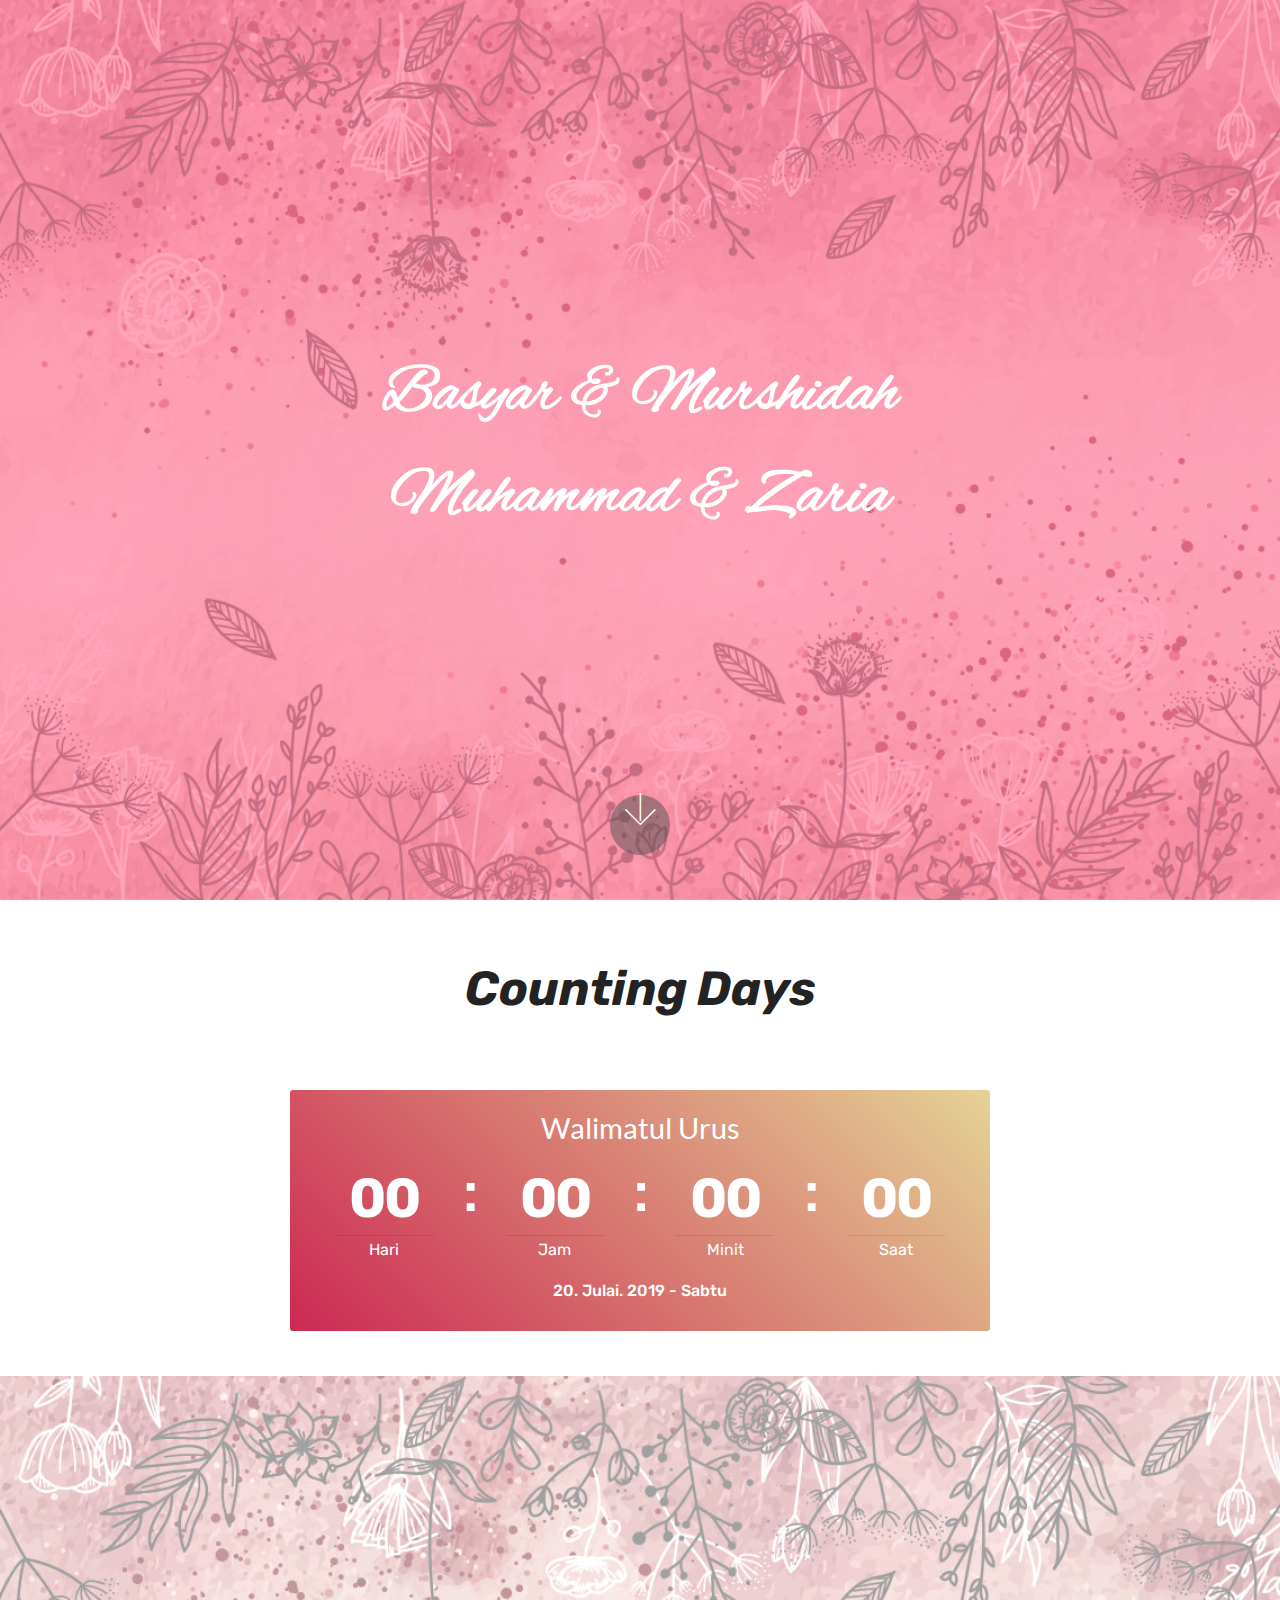
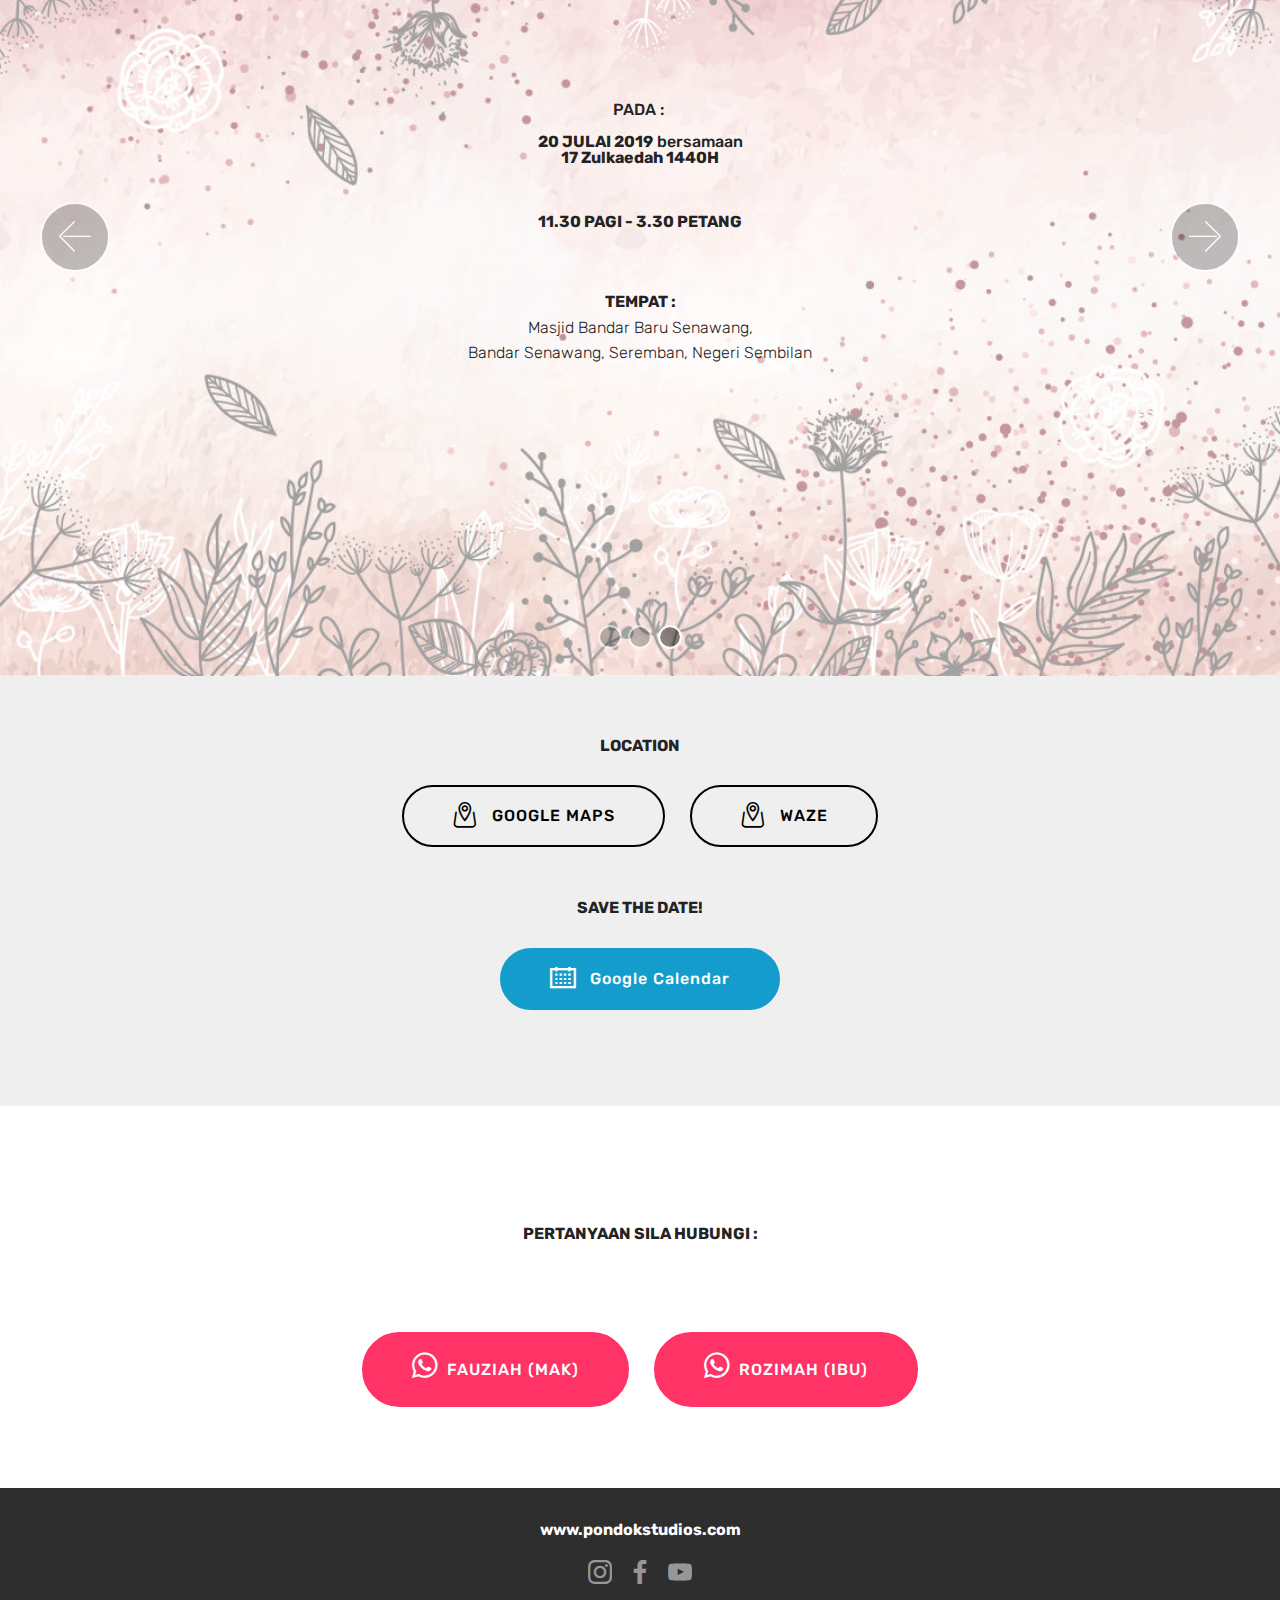
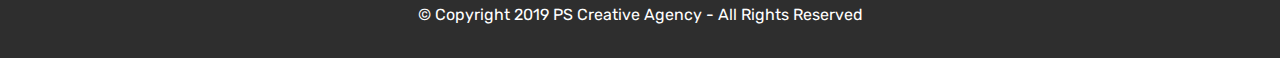
==== commit 2a6eb19d: "create github pages" ====
--- a/index.html
+++ b/index.html
@@ -9,7 +9,9 @@
   <link rel="shortcut icon" href="assets/images/logo4.png" type="image/x-icon">
   <meta name="description" content="">
   
-  <title>Home</title>
+  <title>Basyar &amp; Muhammad</title>
+  <link rel="stylesheet" href="assets/web/assets/mobirise-icons2/mobirise2.css">
+  <link rel="stylesheet" href="assets/web/assets/mobirise-icons-bold/mobirise-icons-bold.css">
   <link rel="stylesheet" href="assets/web/assets/mobirise-icons/mobirise-icons.css">
   <link rel="stylesheet" href="assets/tether/tether.min.css">
   <link rel="stylesheet" href="assets/bootstrap/css/bootstrap.min.css">
@@ -24,35 +26,37 @@
   
 </head>
 <body>
-  <section class="header1 cid-rtN1QMYyPk mbr-parallax-background" id="header1-0">
-
-    
-
-    
-
-    <div class="container">
+  <section class="cid-rtZhY88gd7 mbr-fullscreen" id="header2-g">
+
+    
+
+    <div class="mbr-overlay" style="opacity: 0.7; background-color: rgb(255, 127, 159);"></div>
+
+    <div class="container align-center">
         <div class="row justify-content-md-center">
             <div class="mbr-white col-md-10">
-                <h1 class="mbr-section-title align-center mbr-bold pb-3 mbr-fonts-style display-1"><br><br></h1>
-                <h3 class="mbr-section-subtitle align-center mbr-light pb-3 mbr-fonts-style display-5"><strong>&nbsp; Basyar &amp; Murshidah<br>Muhammad &amp; Zaria</strong></h3>
-                <p class="mbr-text align-center pb-3 mbr-fonts-style display-5"></p>
-                
-            </div>
-        </div>
-    </div>
-
-</section>
-
-<section class="engine"><a href="https://mobirise.info/o">free portfolio site templates</a></section><section class="countdown2 cid-rtN28F93nE" id="countdown2-3">
-
-    
-
-    
-
-    <div class="container">
-        <h2 class="mbr-section-title pb-3 align-center mbr-fonts-style display-2"><strong><em>
-            Countdown
-        </em></strong></h2>
+                <h1 class="mbr-section-title mbr-bold pb-3 mbr-fonts-style display-7"></h1>
+                
+                <p class="mbr-text pb-3 mbr-fonts-style display-5"><strong>Basyar &amp; Murshidah<br>Muhammad &amp; Zaria</strong><br></p>
+                
+            </div>
+        </div>
+    </div>
+    <div class="mbr-arrow hidden-sm-down" aria-hidden="true">
+        <a href="#next">
+            <i class="mbri-down mbr-iconfont"></i>
+        </a>
+    </div>
+</section>
+
+<section class="engine"><a href="https://mobirise.info/y">html website templates</a></section><section class="countdown2 cid-rtN28F93nE" id="countdown2-3">
+
+    
+
+    
+
+    <div class="container">
+        <h2 class="mbr-section-title pb-3 align-center mbr-fonts-style display-2"><strong><em>Counting Days</em></strong></h2>
         
     </div>
     <div class="container pt-5 mt-2">
@@ -67,7 +71,7 @@
             <div class="minutesCountdown" title="Minit"></div>
             <div class="secondsCountdown" title="Saat"></div>
             <div class="event-date align-left mbr-white">
-                <h5 class="mbr-fonts-style display-7">20. Julai. 2019 - Sabtu&nbsp;<br></h5>
+                <h5 class="mbr-fonts-style display-7">20. Julai. 2019 - Sabtu<br></h5>
             </div>
         </div>
 
@@ -79,24 +83,11 @@
 
     
 
-    <div class="full-screen"><div class="mbr-slider slide carousel" data-pause="true" data-keyboard="false" data-ride="carousel" data-interval="3000"><ol class="carousel-indicators"><li data-app-prevent-settings="" data-target="#slider1-4" data-slide-to="0"></li><li data-app-prevent-settings="" data-target="#slider1-4" data-slide-to="1"></li><li data-app-prevent-settings="" data-target="#slider1-4" class=" active" data-slide-to="2"></li></ol><div class="carousel-inner" role="listbox"><div class="carousel-item slider-fullscreen-image" data-bg-video-slide="false" style="background-image: url(assets/images/untitled-1-1200x800.jpg);"><div class="container container-slide"><div class="image_wrapper"><div class="mbr-overlay" style="opacity: 0.7; background-color: rgb(255, 255, 255);"></div><img src="assets/images/untitled-1-1200x800.jpg"><div class="carousel-caption justify-content-center"><div class="col-10 align-center"><h2 class="mbr-fonts-style display-5"><br><strong>Walimatul Urus</strong><strong><br></strong></h2><p class="lead mbr-text mbr-fonts-style display-7"></p><p><strong>FAUZIAH BINTI MOHD HASSAN</strong><br><em>(EMAK PENGANTIN)</em><br><em><br></em><br><strong>ROZIMAH BINTI MD IDRIS</strong><strong><br></strong><em>(IBU PENGANTIN)</em><br><br><em>Dengan segala hormatnya mempersilakan Dato'/ Datin/ Tuan/ Puan/ Encik/ Cik</em><br><em>dan seisi keluarga hadir ke Majlis Perkahwinan Putera kami</em></p><p><br><br></p><p><em><br></em><br></p><p></p></div></div></div></div></div><div class="carousel-item slider-fullscreen-image" data-bg-video-slide="false" style="background-image: url(assets/images/untitled-1-1200x800.jpg);"><div class="container container-slide"><div class="image_wrapper"><div class="mbr-overlay" style="opacity: 0.7; background-color: rgb(255, 255, 255);"></div><img src="assets/images/untitled-1-1200x800.jpg"><div class="carousel-caption justify-content-center"><div class="col-10 align-center"><h2 class="mbr-fonts-style display-1"></h2><p class="lead mbr-text mbr-fonts-style display-1"><em><strong>Mohd Basyar Bin Hj Nazlan &amp; Murshidah Binti Ustaz Nazarudin<br>
-<br>Muhammad Bin Hj Nazlan &amp; Nur Zaria Binti Zakaria</strong></em></p></div></div></div></div></div><div class="carousel-item slider-fullscreen-image active" data-bg-video-slide="false" style="background-image: url(assets/images/untitled-1-1200x800.jpg);"><div class="container container-slide"><div class="image_wrapper"><div class="mbr-overlay" style="opacity: 0.7; background-color: rgb(255, 255, 255);"></div><img src="assets/images/untitled-1-1200x800.jpg"><div class="carousel-caption justify-content-center"><div class="col-10 align-right"><h2 class="mbr-fonts-style display-7">PADA :&nbsp;<br><br><strong>20 JULAI 2019</strong> bersamaan <br><strong>17 Zulkaedah 1440H</strong><br><br><br><br><strong>11.30 PAGI - 3.30 PETANG</strong></h2><p class="lead mbr-text mbr-fonts-style display-7"><br><br>TEMPAT :<br>Masjid Bandar Baru Senawang, Bandar Senawang, Seremban, Negeri Sembilan<br>(Ke bawah untuk "direction/ Maps")</p></div></div></div></div></div></div><a data-app-prevent-settings="" class="carousel-control carousel-control-prev" role="button" data-slide="prev" href="#slider1-4"><span aria-hidden="true" class="mbri-left mbr-iconfont"></span><span class="sr-only">Previous</span></a><a data-app-prevent-settings="" class="carousel-control carousel-control-next" role="button" data-slide="next" href="#slider1-4"><span aria-hidden="true" class="mbri-right mbr-iconfont"></span><span class="sr-only">Next</span></a></div></div>
-
-</section>
-
-<section class="map2 cid-rtNnEKCn2V" id="map2-5">
-
-    
-
-    <div class="container">
-        <div class="media-container-row">
-            <div class="col-md-8">
-                <div class="google-map"><iframe frameborder="0" style="border:0" src="https://www.google.com/maps/embed?pb=!1m18!1m12!1m3!1d3985.3800210748495!2d101.990800613679!3d2.7027733564907837!2m3!1f0!2f0!3f0!3m2!1i1024!2i768!4f13.1!3m3!1m2!1s0x31cde0a04f9ef767%3A0x322debec0752c36d!2sMasjid+Bandar+Baru+Senawang!5e0!3m2!1sen!2smy!4v1560905221320!5m2!1sen!2smy" allowfullscreen=""></iframe></div>
-        </div>
-    </div>
-</div></section>
-
-<section class="header1 cid-rtNtLFOAzF" id="header16-8">
+    <div class="full-screen"><div class="mbr-slider slide carousel" data-pause="true" data-keyboard="false" data-ride="carousel" data-interval="5000"><ol class="carousel-indicators"><li data-app-prevent-settings="" data-target="#slider1-4" data-slide-to="0"></li><li data-app-prevent-settings="" data-target="#slider1-4" data-slide-to="1"></li><li data-app-prevent-settings="" data-target="#slider1-4" class=" active" data-slide-to="2"></li></ol><div class="carousel-inner" role="listbox"><div class="carousel-item slider-fullscreen-image" data-bg-video-slide="false" style="background-image: url(assets/images/untitled-1-1200x800.jpg);"><div class="container container-slide"><div class="image_wrapper"><div class="mbr-overlay" style="opacity: 0.7; background-color: rgb(255, 255, 255);"></div><img src="assets/images/untitled-1-1200x800.jpg"><div class="carousel-caption justify-content-center"><div class="col-10 align-center"><h2 class="mbr-fonts-style display-5"><br><br><br><strong>Walimatul Urus</strong><strong><br></strong></h2><p class="lead mbr-text mbr-fonts-style display-7"></p><p><br></p><p><strong>FAUZIAH BINTI MOHD HASSAN</strong><br><em>(Emak Pengantin)</em><br><br><strong>ROZIMAH BINTI MD IDRIS</strong><strong><br></strong><em>(Ibu Pengantin)</em><br><br><em>Dengan segala hormatnya mempersilakan Dato'/ Datin/ Tuan/ Puan/ Encik/ Cik</em><br><em>dan seisi keluarga hadir ke Majlis Perkahwinan Putera kami</em></p><p><br><br></p><p><em><br></em><br></p><p></p></div></div></div></div></div><div class="carousel-item slider-fullscreen-image" data-bg-video-slide="false" style="background-image: url(assets/images/untitled-1-1200x800.jpg);"><div class="container container-slide"><div class="image_wrapper"><div class="mbr-overlay" style="opacity: 0.7; background-color: rgb(255, 127, 159);"></div><img src="assets/images/untitled-1-1200x800.jpg"><div class="carousel-caption justify-content-center"><div class="col-10 align-center"><h2 class="mbr-fonts-style display-1"><br><br></h2><p class="lead mbr-text mbr-fonts-style display-7"><em><strong>Mohd Basyar Bin Hj Nazlan<br></strong>bersama</em><br><strong><em>Murshidah Binti Ustaz Nazarudin</em></strong><br>...............................................<br><br><em><strong>Muhammad Bin Hj Nazlan<br></strong>bersama</em><br><strong><em>Nur Zaria Binti Zakaria</em></strong><strong><em><br></em></strong><br></p></div></div></div></div></div><div class="carousel-item slider-fullscreen-image active" data-bg-video-slide="false" style="background-image: url(assets/images/untitled-1-1200x800.jpg);"><div class="container container-slide"><div class="image_wrapper"><div class="mbr-overlay" style="opacity: 0.5; background-color: rgb(255, 255, 255);"></div><img src="assets/images/untitled-1-1200x800.jpg"><div class="carousel-caption justify-content-center"><div class="col-10 align-center"><h2 class="mbr-fonts-style display-7"><br><br>PADA :&nbsp;<br><br><strong>20 JULAI 2019</strong> bersamaan <br><strong>17 Zulkaedah 1440H</strong><br><br><br><br><strong>11.30 PAGI - 3.30 PETANG</strong></h2><p class="lead mbr-text mbr-fonts-style display-7"><br><br><strong>TEMPAT :</strong><br>Masjid Bandar Baru Senawang,<br>Bandar Senawang, Seremban, Negeri Sembilan<br></p></div></div></div></div></div></div><a data-app-prevent-settings="" class="carousel-control carousel-control-prev" role="button" data-slide="prev" href="#slider1-4"><span aria-hidden="true" class="mbri-left mbr-iconfont"></span><span class="sr-only">Previous</span></a><a data-app-prevent-settings="" class="carousel-control carousel-control-next" role="button" data-slide="next" href="#slider1-4"><span aria-hidden="true" class="mbri-right mbr-iconfont"></span><span class="sr-only">Next</span></a></div></div>
+
+</section>
+
+<section class="header1 cid-runWVSzDDn" id="header16-l">
 
     
 
@@ -105,27 +96,123 @@
     <div class="container">
         <div class="row justify-content-md-center">
             <div class="col-md-10 align-center">
-                <h1 class="mbr-section-title mbr-bold pb-3 mbr-fonts-style display-1">Pertanyaan Hubungi :</h1>
-                
-                <p class="mbr-text pb-3 mbr-fonts-style display-5"></p>
-                <div class="mbr-section-btn"><a class="btn btn-md btn-primary-outline display-7" href="https://www.wasap.my/60133404904" target="_blank"><span class="socicon socicon-whatsapp mbr-iconfont mbr-iconfont-btn"></span>FAUZIAH (EMAK)</a> <a class="btn btn-md btn-success-outline display-7" href="https://www.wasap.my/60193448483" target="_blank"><span class="socicon socicon-whatsapp mbr-iconfont mbr-iconfont-btn"></span>ROZIMAH (IBU)</a></div>
-            </div>
-        </div>
-    </div>
-
+                <h1 class="mbr-section-title mbr-bold pb-3 mbr-fonts-style display-7">
+                    LOCATION</h1>
+                
+                
+                <div class="mbr-section-btn"><a class="btn btn-md btn-black-outline display-7" href="https://goo.gl/maps/MKUTije3Mt2ZhC6h7" target="_blank"><span class="mbrib-map-pin mbr-iconfont mbr-iconfont-btn"></span>GOOGLE MAPS</a> <a class="btn btn-md btn-black-outline display-7" href="https://www.waze.com/en/livemap/directions/malaysia/negeri-sembilan/seremban/masjid-bandar-baru-senawang?place=ChIJZ_eeT6DgzTERbcNSB-zrLTI&utm_campaign=waze_website" target="_blank"><span class="mbrib-map-pin mbr-iconfont mbr-iconfont-btn"></span>WAZE</a></div>
+            </div>
+        </div>
+    </div>
+
+</section>
+
+<section class="header1 cid-ruo7oLuRoV" id="header16-n">
+
+    
+
+    
+
+    <div class="container">
+        <div class="row justify-content-md-center">
+            <div class="col-md-10 align-center">
+                <h1 class="mbr-section-title mbr-bold pb-3 mbr-fonts-style display-7">SAVE THE DATE!</h1>
+                
+                
+                <div class="mbr-section-btn"><a class="btn btn-md btn-primary display-7" href="https://calendar.google.com/event?action=TEMPLATE&tmeid=Mm1tamJjamoyZG1wNnBiOHNtZm8wbmFqYXMgcHNwb25kb2tzdHVkaW9AbQ&tmsrc=pspondokstudio%40gmail.com" target="_blank"><span class="mobi-mbri mobi-mbri-calendar mbr-iconfont mbr-iconfont-btn"></span>Google Calendar</a></div>
+            </div>
+        </div>
+    </div>
+
+</section>
+
+<section class="mbr-section content4 cid-rtZlQGZWQr" id="content4-k">
+
+    
+
+    <div class="container">
+        <div class="media-container-row">
+            <div class="title col-12 col-md-8">
+                <h2 class="align-center pb-3 mbr-fonts-style display-7"><strong>PERTANYAAN SILA HUBUNGI :</strong></h2>
+                
+                
+            </div>
+        </div>
+    </div>
+</section>
+
+<section class="mbr-section content8 cid-rtZldARjHX" id="content8-i">
+
+    
+
+    <div class="container">
+        <div class="media-container-row title">
+            <div class="col-12 col-md-8">
+                <div class="mbr-section-btn align-center"><a class="btn btn-secondary display-7" href="https://www.wasap.my/60133404904" target="_blank"><span class="socicon socicon-whatsapp mbr-iconfont mbr-iconfont-btn"></span>FAUZIAH (MAK)</a>
+                    <a class="btn btn-secondary display-7" href="https://www.wasap.my/60193448483" target="_blank"><span class="socicon socicon-whatsapp mbr-iconfont mbr-iconfont-btn"></span>ROZIMAH (IBU)<br></a></div>
+            </div>
+        </div>
+    </div>
+</section>
+
+<section once="footers" class="cid-runYu3JFP4" id="footer7-m">
+
+    
+
+    
+
+    <div class="container">
+        <div class="media-container-row align-center mbr-white">
+            <div class="row row-links">
+                <ul class="foot-menu">
+                    
+                    
+                    
+                    
+                    
+                <li class="foot-menu-item mbr-fonts-style display-7"><p><a href="http://www.pondokstudios.com" target="_blank"></a><strong>www.pondokstudios.com</strong></p></li></ul>
+            </div>
+            <div class="row social-row">
+                <div class="social-list align-right pb-2">
+                    
+                    
+                    
+                    
+                    
+                    
+                <div class="soc-item">
+                        <a href="https://instagram.com/pondokstudios" target="_blank">
+                            <span class="mbr-iconfont mbr-iconfont-social socicon-instagram socicon"></span>
+                        </a>
+                    </div><div class="soc-item">
+                        <a href="https://www.facebook.com/pondokstudios" target="_blank">
+                            <span class="mbr-iconfont mbr-iconfont-social socicon-facebook socicon"></span>
+                        </a>
+                    </div><div class="soc-item">
+                        <a href="https://www.youtube.com/c/pondokstudios" target="_blank">
+                            <span class="mbr-iconfont mbr-iconfont-social socicon-youtube socicon"></span>
+                        </a>
+                    </div></div>
+            </div>
+            <div class="row row-copirayt">
+                <p class="mbr-text mb-0 mbr-fonts-style mbr-white align-center display-7">
+                    © Copyright 2019 PS Creative Agency - All Rights Reserved
+                </p>
+            </div>
+        </div>
+    </div>
 </section>
 
 
   <script src="assets/web/assets/jquery/jquery.min.js"></script>
+  <script src="assets/tether/tether.min.js"></script>
   <script src="assets/popper/popper.min.js"></script>
-  <script src="assets/tether/tether.min.js"></script>
   <script src="assets/bootstrap/js/bootstrap.min.js"></script>
+  <script src="assets/ytplayer/jquery.mb.ytplayer.min.js"></script>
+  <script src="assets/countdown/jquery.countdown.min.js"></script>
+  <script src="assets/vimeoplayer/jquery.mb.vimeo_player.js"></script>
   <script src="assets/smoothscroll/smooth-scroll.js"></script>
-  <script src="assets/parallax/jarallax.min.js"></script>
-  <script src="assets/ytplayer/jquery.mb.ytplayer.min.js"></script>
-  <script src="assets/vimeoplayer/jquery.mb.vimeo_player.js"></script>
   <script src="assets/bootstrapcarouselswipe/bootstrap-carousel-swipe.js"></script>
-  <script src="assets/countdown/jquery.countdown.min.js"></script>
   <script src="assets/theme/js/script.js"></script>
   <script src="assets/slidervideo/script.js"></script>
   
--- a/assets/web/assets/mobirise-icons2/mobirise2.css
+++ b/assets/web/assets/mobirise-icons2/mobirise2.css
@@ -0,0 +1,497 @@
+@font-face {
+  font-family: 'Moririse2';
+  src:  url('mobirise2.eot?f2bix4');
+  src:  url('mobirise2.eot?f2bix4#iefix') format('embedded-opentype'),
+    url('mobirise2.ttf?f2bix4') format('truetype'),
+    url('mobirise2.woff?f2bix4') format('woff'),
+    url('mobirise2.svg?f2bix4#mobirise2') format('svg');
+  font-weight: normal;
+  font-style: normal;
+}
+
+[class^="mobi-"], [class*=" mobi-"] {
+  /* use !important to prevent issues with browser extensions that change fonts */
+  font-family: 'Moririse2' !important;
+  speak: none;
+  font-style: normal;
+  font-weight: normal;
+  font-variant: normal;
+  text-transform: none;
+  line-height: 1;
+
+  /* Better Font Rendering =========== */
+  -webkit-font-smoothing: antialiased;
+  -moz-osx-font-smoothing: grayscale;
+}
+
+.mobi-mbri-add-submenu:before {
+  content: "\e900";
+}
+.mobi-mbri-alert:before {
+  content: "\e901";
+}
+.mobi-mbri-align-center:before {
+  content: "\e902";
+}
+.mobi-mbri-align-justify:before {
+  content: "\e903";
+}
+.mobi-mbri-align-left:before {
+  content: "\e904";
+}
+.mobi-mbri-align-right:before {
+  content: "\e905";
+}
+.mobi-mbri-android:before {
+  content: "\e906";
+}
+.mobi-mbri-apple:before {
+  content: "\e907";
+}
+.mobi-mbri-arrow-down:before {
+  content: "\e908";
+}
+.mobi-mbri-arrow-next:before {
+  content: "\e909";
+}
+.mobi-mbri-arrow-prev:before {
+  content: "\e90a";
+}
+.mobi-mbri-arrow-up:before {
+  content: "\e90b";
+}
+.mobi-mbri-bold:before {
+  content: "\e90c";
+}
+.mobi-mbri-bookmark:before {
+  content: "\e90d";
+}
+.mobi-mbri-bootstrap:before {
+  content: "\e90e";
+}
+.mobi-mbri-briefcase:before {
+  content: "\e90f";
+}
+.mobi-mbri-browse:before {
+  content: "\e910";
+}
+.mobi-mbri-bulleted-list:before {
+  content: "\e911";
+}
+.mobi-mbri-calendar:before {
+  content: "\e912";
+}
+.mobi-mbri-camera:before {
+  content: "\e913";
+}
+.mobi-mbri-cart-add:before {
+  content: "\e914";
+}
+.mobi-mbri-cart-full:before {
+  content: "\e915";
+}
+.mobi-mbri-cash:before {
+  content: "\e916";
+}
+.mobi-mbri-change-style:before {
+  content: "\e917";
+}
+.mobi-mbri-chat:before {
+  content: "\e918";
+}
+.mobi-mbri-clock:before {
+  content: "\e919";
+}
+.mobi-mbri-close:before {
+  content: "\e91a";
+}
+.mobi-mbri-cloud:before {
+  content: "\e91b";
+}
+.mobi-mbri-code:before {
+  content: "\e91c";
+}
+.mobi-mbri-contact-form:before {
+  content: "\e91d";
+}
+.mobi-mbri-credit-card:before {
+  content: "\e91e";
+}
+.mobi-mbri-cursor-click:before {
+  content: "\e91f";
+}
+.mobi-mbri-cust-feedback:before {
+  content: "\e920";
+}
+.mobi-mbri-database:before {
+  content: "\e921";
+}
+.mobi-mbri-delivery:before {
+  content: "\e922";
+}
+.mobi-mbri-desktop:before {
+  content: "\e923";
+}
+.mobi-mbri-devices:before {
+  content: "\e924";
+}
+.mobi-mbri-down:before {
+  content: "\e925";
+}
+.mobi-mbri-download-2:before {
+  content: "\e926";
+}
+.mobi-mbri-download:before {
+  content: "\e927";
+}
+.mobi-mbri-drag-n-drop-2:before {
+  content: "\e928";
+}
+.mobi-mbri-drag-n-drop:before {
+  content: "\e929";
+}
+.mobi-mbri-edit-2:before {
+  content: "\e92a";
+}
+.mobi-mbri-edit:before {
+  content: "\e92b";
+}
+.mobi-mbri-error:before {
+  content: "\e92c";
+}
+.mobi-mbri-extension:before {
+  content: "\e92d";
+}
+.mobi-mbri-features:before {
+  content: "\e92e";
+}
+.mobi-mbri-file:before {
+  content: "\e92f";
+}
+.mobi-mbri-flag:before {
+  content: "\e930";
+}
+.mobi-mbri-folder:before {
+  content: "\e931";
+}
+.mobi-mbri-gift:before {
+  content: "\e932";
+}
+.mobi-mbri-github:before {
+  content: "\e933";
+}
+.mobi-mbri-globe-2:before {
+  content: "\e934";
+}
+.mobi-mbri-globe:before {
+  content: "\e935";
+}
+.mobi-mbri-growing-chart:before {
+  content: "\e936";
+}
+.mobi-mbri-hearth:before {
+  content: "\e937";
+}
+.mobi-mbri-help:before {
+  content: "\e938";
+}
+.mobi-mbri-home:before {
+  content: "\e939";
+}
+.mobi-mbri-hot-cup:before {
+  content: "\e93a";
+}
+.mobi-mbri-idea:before {
+  content: "\e93b";
+}
+.mobi-mbri-image-gallery:before {
+  content: "\e93c";
+}
+.mobi-mbri-image-slider:before {
+  content: "\e93d";
+}
+.mobi-mbri-info:before {
+  content: "\e93e";
+}
+.mobi-mbri-italic:before {
+  content: "\e93f";
+}
+.mobi-mbri-key:before {
+  content: "\e940";
+}
+.mobi-mbri-laptop:before {
+  content: "\e941";
+}
+.mobi-mbri-layers:before {
+  content: "\e942";
+}
+.mobi-mbri-left-right:before {
+  content: "\e943";
+}
+.mobi-mbri-left:before {
+  content: "\e944";
+}
+.mobi-mbri-letter:before {
+  content: "\e945";
+}
+.mobi-mbri-like:before {
+  content: "\e946";
+}
+.mobi-mbri-link:before {
+  content: "\e947";
+}
+.mobi-mbri-lock:before {
+  content: "\e948";
+}
+.mobi-mbri-login:before {
+  content: "\e949";
+}
+.mobi-mbri-logout:before {
+  content: "\e94a";
+}
+.mobi-mbri-magic-stick:before {
+  content: "\e94b";
+}
+.mobi-mbri-map-pin:before {
+  content: "\e94c";
+}
+.mobi-mbri-menu:before {
+  content: "\e94d";
+}
+.mobi-mbri-mobile-2:before {
+  content: "\e94e";
+}
+.mobi-mbri-mobile-horizontal:before {
+  content: "\e94f";
+}
+.mobi-mbri-mobile:before {
+  content: "\e950";
+}
+.mobi-mbri-mobirise:before {
+  content: "\e951";
+}
+.mobi-mbri-more-horizontal:before {
+  content: "\e952";
+}
+.mobi-mbri-more-vertical:before {
+  content: "\e953";
+}
+.mobi-mbri-music:before {
+  content: "\e954";
+}
+.mobi-mbri-new-file:before {
+  content: "\e955";
+}
+.mobi-mbri-numbered-list:before {
+  content: "\e956";
+}
+.mobi-mbri-opened-folder:before {
+  content: "\e957";
+}
+.mobi-mbri-pages:before {
+  content: "\e958";
+}
+.mobi-mbri-paper-plane:before {
+  content: "\e959";
+}
+.mobi-mbri-paperclip:before {
+  content: "\e95a";
+}
+.mobi-mbri-phone:before {
+  content: "\e95b";
+}
+.mobi-mbri-photo:before {
+  content: "\e95c";
+}
+.mobi-mbri-photos:before {
+  content: "\e95d";
+}
+.mobi-mbri-pin:before {
+  content: "\e95e";
+}
+.mobi-mbri-play:before {
+  content: "\e95f";
+}
+.mobi-mbri-plus:before {
+  content: "\e960";
+}
+.mobi-mbri-preview:before {
+  content: "\e961";
+}
+.mobi-mbri-print:before {
+  content: "\e962";
+}
+.mobi-mbri-protect:before {
+  content: "\e963";
+}
+.mobi-mbri-question:before {
+  content: "\e964";
+}
+.mobi-mbri-quote-left:before {
+  content: "\e965";
+}
+.mobi-mbri-quote-right:before {
+  content: "\e966";
+}
+.mobi-mbri-redo:before {
+  content: "\e967";
+}
+.mobi-mbri-refresh:before {
+  content: "\e968";
+}
+.mobi-mbri-responsive-2:before {
+  content: "\e969";
+}
+.mobi-mbri-responsive:before {
+  content: "\e96a";
+}
+.mobi-mbri-right:before {
+  content: "\e96b";
+}
+.mobi-mbri-rocket:before {
+  content: "\e96c";
+}
+.mobi-mbri-sad-face:before {
+  content: "\e96d";
+}
+.mobi-mbri-sale:before {
+  content: "\e96e";
+}
+.mobi-mbri-save:before {
+  content: "\e96f";
+}
+.mobi-mbri-search:before {
+  content: "\e970";
+}
+.mobi-mbri-setting-2:before {
+  content: "\e971";
+}
+.mobi-mbri-setting-3:before {
+  content: "\e972";
+}
+.mobi-mbri-setting:before {
+  content: "\e973";
+}
+.mobi-mbri-share:before {
+  content: "\e974";
+}
+.mobi-mbri-shopping-bag:before {
+  content: "\e975";
+}
+.mobi-mbri-shopping-basket:before {
+  content: "\e976";
+}
+.mobi-mbri-shopping-cart:before {
+  content: "\e977";
+}
+.mobi-mbri-sites:before {
+  content: "\e978";
+}
+.mobi-mbri-smile-face:before {
+  content: "\e979";
+}
+.mobi-mbri-speed:before {
+  content: "\e97a";
+}
+.mobi-mbri-star:before {
+  content: "\e97b";
+}
+.mobi-mbri-success:before {
+  content: "\e97c";
+}
+.mobi-mbri-sun:before {
+  content: "\e97d";
+}
+.mobi-mbri-sun2:before {
+  content: "\e97e";
+}
+.mobi-mbri-tablet-vertical:before {
+  content: "\e97f";
+}
+.mobi-mbri-tablet:before {
+  content: "\e980";
+}
+.mobi-mbri-target:before {
+  content: "\e981";
+}
+.mobi-mbri-timer:before {
+  content: "\e982";
+}
+.mobi-mbri-to-ftp:before {
+  content: "\e983";
+}
+.mobi-mbri-to-local-drive:before {
+  content: "\e984";
+}
+.mobi-mbri-touch-swipe:before {
+  content: "\e985";
+}
+.mobi-mbri-touch:before {
+  content: "\e986";
+}
+.mobi-mbri-trash:before {
+  content: "\e987";
+}
+.mobi-mbri-underline:before {
+  content: "\e988";
+}
+.mobi-mbri-undo:before {
+  content: "\e989";
+}
+.mobi-mbri-unlink:before {
+  content: "\e98a";
+}
+.mobi-mbri-unlock:before {
+  content: "\e98b";
+}
+.mobi-mbri-up-down:before {
+  content: "\e98c";
+}
+.mobi-mbri-up:before {
+  content: "\e98d";
+}
+.mobi-mbri-update:before {
+  content: "\e98e";
+}
+.mobi-mbri-upload-2:before {
+  content: "\e98f";
+}
+.mobi-mbri-upload:before {
+  content: "\e990";
+}
+.mobi-mbri-user-2:before {
+  content: "\e991";
+}
+.mobi-mbri-user:before {
+  content: "\e992";
+}
+.mobi-mbri-users:before {
+  content: "\e993";
+}
+.mobi-mbri-video-play:before {
+  content: "\e994";
+}
+.mobi-mbri-video:before {
+  content: "\e995";
+}
+.mobi-mbri-watch:before {
+  content: "\e996";
+}
+.mobi-mbri-website-theme-2:before {
+  content: "\e997";
+}
+.mobi-mbri-website-theme:before {
+  content: "\e998";
+}
+.mobi-mbri-wifi:before {
+  content: "\e999";
+}
+.mobi-mbri-windows:before {
+  content: "\e99a";
+}
+.mobi-mbri-zoom-in:before {
+  content: "\e99b";
+}
+.mobi-mbri-zoom-out:before {
+  content: "\e99c";
+}
--- a/assets/web/assets/mobirise-icons-bold/mobirise-icons-bold.css
+++ b/assets/web/assets/mobirise-icons-bold/mobirise-icons-bold.css
@@ -0,0 +1,476 @@
+@font-face {
+  font-family: 'mobirise-icons-bold';
+  src:  url('mobirise-icons-bold.eot?m1l4yr');
+  src:  url('mobirise-icons-bold.eot?m1l4yr#iefix') format('embedded-opentype'),
+    url('mobirise-icons-bold.ttf?m1l4yr') format('truetype'),
+    url('mobirise-icons-bold.woff?m1l4yr') format('woff'),
+    url('mobirise-icons-bold.svg?m1l4yr#mobirise-icons-bold') format('svg');
+  font-weight: normal;
+  font-style: normal;
+}
+
+[class^="mbrib-"], [class*="mbrib-"] {
+  /* use !important to prevent issues with browser extensions that change fonts */
+  font-family: 'mobirise-icons-bold' !important;
+  speak: none;
+  font-style: normal;
+  font-weight: normal;
+  font-variant: normal;
+  text-transform: none;
+  line-height: 1;
+
+  /* Better Font Rendering =========== */
+  -webkit-font-smoothing: antialiased;
+  -moz-osx-font-smoothing: grayscale;
+}
+
+.mbrib-add-submenu:before {
+  content: "\e900";
+}
+.mbrib-alert:before {
+  content: "\e901";
+}
+.mbrib-align-center:before {
+  content: "\e902";
+}
+.mbrib-align-justify:before {
+  content: "\e903";
+}
+.mbrib-align-left:before {
+  content: "\e904";
+}
+.mbrib-align-right:before {
+  content: "\e905";
+}
+.mbrib-android:before {
+  content: "\e906";
+}
+.mbrib-apple:before {
+  content: "\e907";
+}
+.mbrib-arrow-down:before {
+  content: "\e908";
+}
+.mbrib-arrow-next:before {
+  content: "\e909";
+}
+.mbrib-arrow-prev:before {
+  content: "\e90a";
+}
+.mbrib-arrow-up:before {
+  content: "\e90b";
+}
+.mbrib-bold:before {
+  content: "\e90c";
+}
+.mbrib-bookmark:before {
+  content: "\e90d";
+}
+.mbrib-bootstrap:before {
+  content: "\e90e";
+}
+.mbrib-briefcase:before {
+  content: "\e90f";
+}
+.mbrib-browse:before {
+  content: "\e910";
+}
+.mbrib-bulleted-list:before {
+  content: "\e911";
+}
+.mbrib-calendar:before {
+  content: "\e912";
+}
+.mbrib-camera:before {
+  content: "\e913";
+}
+.mbrib-cart-add:before {
+  content: "\e914";
+}
+.mbrib-cart-full:before {
+  content: "\e915";
+}
+.mbrib-cash:before {
+  content: "\e916";
+}
+.mbrib-change-style:before {
+  content: "\e917";
+}
+.mbrib-chat:before {
+  content: "\e918";
+}
+.mbrib-clock:before {
+  content: "\e919";
+}
+.mbrib-close:before {
+  content: "\e91a";
+}
+.mbrib-cloud:before {
+  content: "\e91b";
+}
+.mbrib-code:before {
+  content: "\e91c";
+}
+.mbrib-contact-form:before {
+  content: "\e91d";
+}
+.mbrib-credit-card:before {
+  content: "\e91e";
+}
+.mbrib-cursor-click:before {
+  content: "\e91f";
+}
+.mbrib-cust-feedback:before {
+  content: "\e920";
+}
+.mbrib-database:before {
+  content: "\e921";
+}
+.mbrib-delivery:before {
+  content: "\e922";
+}
+.mbrib-desktop:before {
+  content: "\e923";
+}
+.mbrib-devices:before {
+  content: "\e924";
+}
+.mbrib-down:before {
+  content: "\e925";
+}
+.mbrib-download:before {
+  content: "\e926";
+}
+.mbrib-drag-n-drop:before {
+  content: "\e927";
+}
+.mbrib-drag-n-drop2:before {
+  content: "\e928";
+}
+.mbrib-edit:before {
+  content: "\e929";
+}
+.mbrib-edit2:before {
+  content: "\e92a";
+}
+.mbrib-error:before {
+  content: "\e92b";
+}
+.mbrib-extension:before {
+  content: "\e92c";
+}
+.mbrib-features:before {
+  content: "\e92d";
+}
+.mbrib-file:before {
+  content: "\e92e";
+}
+.mbrib-flag:before {
+  content: "\e92f";
+}
+.mbrib-folder:before {
+  content: "\e930";
+}
+.mbrib-gift:before {
+  content: "\e931";
+}
+.mbrib-github:before {
+  content: "\e932";
+}
+.mbrib-globe-2:before {
+  content: "\e933";
+}
+.mbrib-globe:before {
+  content: "\e934";
+}
+.mbrib-growing-chart:before {
+  content: "\e935";
+}
+.mbrib-hearth:before {
+  content: "\e936";
+}
+.mbrib-help:before {
+  content: "\e937";
+}
+.mbrib-home:before {
+  content: "\e938";
+}
+.mbrib-hot-cup:before {
+  content: "\e939";
+}
+.mbrib-idea:before {
+  content: "\e93a";
+}
+.mbrib-image-gallery:before {
+  content: "\e93b";
+}
+.mbrib-image-slider:before {
+  content: "\e93c";
+}
+.mbrib-info:before {
+  content: "\e93d";
+}
+.mbrib-italic:before {
+  content: "\e93e";
+}
+.mbrib-key:before {
+  content: "\e93f";
+}
+.mbrib-laptop:before {
+  content: "\e940";
+}
+.mbrib-layers:before {
+  content: "\e941";
+}
+.mbrib-left-right:before {
+  content: "\e942";
+}
+.mbrib-left:before {
+  content: "\e943";
+}
+.mbrib-letter:before {
+  content: "\e944";
+}
+.mbrib-like:before {
+  content: "\e945";
+}
+.mbrib-link:before {
+  content: "\e946";
+}
+.mbrib-lock:before {
+  content: "\e947";
+}
+.mbrib-login:before {
+  content: "\e948";
+}
+.mbrib-logout:before {
+  content: "\e949";
+}
+.mbrib-magic-stick:before {
+  content: "\e94a";
+}
+.mbrib-map-pin:before {
+  content: "\e94b";
+}
+.mbrib-menu:before {
+  content: "\e94c";
+}
+.mbrib-mobile:before {
+  content: "\e94d";
+}
+.mbrib-mobile2:before {
+  content: "\e94e";
+}
+.mbrib-mobirise:before {
+  content: "\e94f";
+}
+.mbrib-more-horizontal:before {
+  content: "\e950";
+}
+.mbrib-more-vertical:before {
+  content: "\e951";
+}
+.mbrib-music:before {
+  content: "\e952";
+}
+.mbrib-new-file:before {
+  content: "\e953";
+}
+.mbrib-numbered-list:before {
+  content: "\e954";
+}
+.mbrib-opened-folder:before {
+  content: "\e955";
+}
+.mbrib-pages:before {
+  content: "\e956";
+}
+.mbrib-paper-plane:before {
+  content: "\e957";
+}
+.mbrib-paperclip:before {
+  content: "\e958";
+}
+.mbrib-photo:before {
+  content: "\e959";
+}
+.mbrib-photos:before {
+  content: "\e95a";
+}
+.mbrib-pin:before {
+  content: "\e95b";
+}
+.mbrib-play:before {
+  content: "\e95c";
+}
+.mbrib-plus:before {
+  content: "\e95d";
+}
+.mbrib-preview:before {
+  content: "\e95e";
+}
+.mbrib-print:before {
+  content: "\e95f";
+}
+.mbrib-protect:before {
+  content: "\e960";
+}
+.mbrib-question:before {
+  content: "\e961";
+}
+.mbrib-quote-left:before {
+  content: "\e962";
+}
+.mbrib-quote-right:before {
+  content: "\e963";
+}
+.mbrib-redo:before {
+  content: "\e964";
+}
+.mbrib-refresh:before {
+  content: "\e965";
+}
+.mbrib-responsive:before {
+  content: "\e966";
+}
+.mbrib-right:before {
+  content: "\e967";
+}
+.mbrib-rocket:before {
+  content: "\e968";
+}
+.mbrib-sad-face:before {
+  content: "\e969";
+}
+.mbrib-sale:before {
+  content: "\e96a";
+}
+.mbrib-save:before {
+  content: "\e96b";
+}
+.mbrib-search:before {
+  content: "\e96c";
+}
+.mbrib-setting:before {
+  content: "\e96d";
+}
+.mbrib-setting2:before {
+  content: "\e96e";
+}
+.mbrib-setting3:before {
+  content: "\e96f";
+}
+.mbrib-share:before {
+  content: "\e970";
+}
+.mbrib-shopping-bag:before {
+  content: "\e971";
+}
+.mbrib-shopping-basket:before {
+  content: "\e972";
+}
+.mbrib-shopping-cart:before {
+  content: "\e973";
+}
+.mbrib-sites:before {
+  content: "\e974";
+}
+.mbrib-smile-face:before {
+  content: "\e975";
+}
+.mbrib-speed:before {
+  content: "\e976";
+}
+.mbrib-star:before {
+  content: "\e977";
+}
+.mbrib-success:before {
+  content: "\e978";
+}
+.mbrib-sun:before {
+  content: "\e979";
+}
+.mbrib-sun2:before {
+  content: "\e97a";
+}
+.mbrib-tablet-vertical:before {
+  content: "\e97b";
+}
+.mbrib-tablet:before {
+  content: "\e97c";
+}
+.mbrib-target:before {
+  content: "\e97d";
+}
+.mbrib-timer:before {
+  content: "\e97e";
+}
+.mbrib-to-ftp:before {
+  content: "\e97f";
+}
+.mbrib-to-local-drive:before {
+  content: "\e980";
+}
+.mbrib-touch-swipe:before {
+  content: "\e981";
+}
+.mbrib-touch:before {
+  content: "\e982";
+}
+.mbrib-trash:before {
+  content: "\e983";
+}
+.mbrib-underline:before {
+  content: "\e984";
+}
+.mbrib-undo:before {
+  content: "\e985";
+}
+.mbrib-unlink:before {
+  content: "\e986";
+}
+.mbrib-unlock:before {
+  content: "\e987";
+}
+.mbrib-up-down:before {
+  content: "\e988";
+}
+.mbrib-up:before {
+  content: "\e989";
+}
+.mbrib-update:before {
+  content: "\e98a";
+}
+.mbrib-upload:before {
+  content: "\e98b";
+}
+.mbrib-user:before {
+  content: "\e98c";
+}
+.mbrib-user2:before {
+  content: "\e98d";
+}
+.mbrib-users:before {
+  content: "\e98e";
+}
+.mbrib-video-play:before {
+  content: "\e98f";
+}
+.mbrib-video:before {
+  content: "\e990";
+}
+.mbrib-watch:before {
+  content: "\e991";
+}
+.mbrib-website-theme:before {
+  content: "\e992";
+}
+.mbrib-wifi:before {
+  content: "\e993";
+}
+.mbrib-windows:before {
+  content: "\e994";
+}
+.mbrib-zoom-out:before {
+  content: "\e995";
+}
--- a/assets/mobirise/css/mbr-additional.css
+++ b/assets/mobirise/css/mbr-additional.css
@@ -1410,25 +1410,19 @@
   background: #ff3366 !important;
   box-shadow: none !important;
 }
-.cid-rtN1QMYyPk {
-  padding-top: 90px;
-  padding-bottom: 90px;
-  background-image: url("../../../assets/images/bg-banner-1905x555.jpg");
-}
-.cid-rtN1QMYyPk .mbr-text,
-.cid-rtN1QMYyPk .mbr-section-btn {
-  text-align: center;
-}
-.cid-rtN1QMYyPk H1 {
-  text-align: center;
-  color: #4f4943;
-}
-.cid-rtN1QMYyPk H3 {
+.cid-rtZhY88gd7 {
+  background-image: url("../../../assets/images/untitled-1-1200x800.jpg");
+}
+.cid-rtZhY88gd7 .mbr-text,
+.cid-rtZhY88gd7 .mbr-section-btn {
+  color: #ffffff;
+}
+.cid-rtZhY88gd7 H1 {
   color: #232323;
 }
 .cid-rtN28F93nE {
-  padding-top: 45px;
-  padding-bottom: 30px;
+  padding-top: 60px;
+  padding-bottom: 45px;
   background-color: #ffffff;
 }
 .cid-rtN28F93nE .mbr-section-subtitle {
@@ -1480,7 +1474,7 @@
   color: #ffffff;
 }
 .cid-rtN28F93nE .countdown-cont {
-  background: linear-gradient(45deg, #149dcc, #e4d295);
+  background: linear-gradient(45deg, #cc2952, #e4d295);
   max-width: 700px;
   border-radius: 3px;
   margin: 0 auto;
@@ -1524,6 +1518,9 @@
   }
 }
 .cid-rtN28F93nE H4 {
+  text-align: center;
+}
+.cid-rtN28F93nE H5 {
   text-align: center;
 }
 .cid-rtN4j3sZp2 .modal-body .close {
@@ -1766,468 +1763,57 @@
 }
 .cid-rtN4j3sZp2 P {
   text-align: center;
-  color: #4f4943;
+  color: #232323;
 }
 .cid-rtN4j3sZp2 H2 {
   text-align: center;
-  color: #4f4943;
-}
-.cid-rtNnEKCn2V {
-  padding-top: 120px;
-  padding-bottom: 120px;
-  background-color: #4f4943;
-}
-.cid-rtNnEKCn2V .google-map {
-  height: 25rem;
-  position: relative;
-}
-.cid-rtNnEKCn2V .google-map iframe {
-  height: 100%;
-  width: 100%;
-}
-.cid-rtNnEKCn2V .google-map [data-state-details] {
-  color: #6b6763;
-  font-family: Montserrat;
-  height: 1.5em;
-  margin-top: -0.75em;
-  padding-left: 1.25rem;
-  padding-right: 1.25rem;
-  position: absolute;
-  text-align: center;
-  top: 50%;
-  width: 100%;
-}
-.cid-rtNnEKCn2V .google-map[data-state] {
-  background: #e9e5dc;
-}
-.cid-rtNnEKCn2V .google-map[data-state="loading"] [data-state-details] {
-  display: none;
-}
-.cid-rtNtLFOAzF {
-  padding-top: 90px;
+  color: #232323;
+}
+.cid-runWVSzDDn {
+  padding-top: 60px;
+  padding-bottom: 0px;
+  background-color: #efefef;
+}
+.cid-runWVSzDDn P {
+  color: #767676;
+}
+.cid-ruo7oLuRoV {
+  padding-top: 45px;
   padding-bottom: 90px;
   background-color: #efefef;
 }
-.cid-rtNtLFOAzF P {
+.cid-ruo7oLuRoV P {
   color: #767676;
 }
-.cid-rtNxIHfbaJ {
-  padding-top: 90px;
-  padding-bottom: 90px;
-  background-image: url("../../../assets/images/bg-banner-1905x555.jpg");
-}
-.cid-rtNxIHfbaJ .mbr-text,
-.cid-rtNxIHfbaJ .mbr-section-btn {
-  text-align: center;
-}
-.cid-rtNxIHfbaJ H1 {
-  text-align: center;
-  color: #4f4943;
-}
-.cid-rtNxIHfbaJ H3 {
-  color: #232323;
-}
-.cid-rtNxIHMqE9 {
-  padding-top: 45px;
-  padding-bottom: 30px;
+.cid-rtZlQGZWQr {
+  padding-top: 120px;
+  padding-bottom: 0px;
   background-color: #ffffff;
 }
-.cid-rtNxIHMqE9 .mbr-section-subtitle {
+.cid-rtZlQGZWQr .mbr-section-subtitle {
   color: #767676;
-  font-weight: 300;
-}
-.cid-rtNxIHMqE9 .number-wrap {
-  color: #ffffff;
-  border-color: rgba(255, 255, 255, 0.15);
-  position: relative;
-  display: inline-block;
-  text-align: center;
-  padding: 5px 10px 13px 10px;
-  margin: 0;
-  min-width: 118px;
-  border-radius: 2px;
-  max-width: 100%;
-}
-.cid-rtNxIHMqE9 .number {
-  font-style: normal;
-  font-weight: 700;
-  text-transform: none;
-  letter-spacing: -2px;
-  font-size: 55px;
-  word-spacing: 0;
-  line-height: 1.3;
-  color: #ffffff;
-}
-.cid-rtNxIHMqE9 .period {
-  display: block;
-  padding-top: 2px;
-  border-top: 1px solid rgba(0, 0, 0, 0.1);
-}
-.cid-rtNxIHMqE9 .dot {
-  position: absolute;
-  top: -10px;
-  right: -1em;
-  width: 1em;
-  display: block;
-  font-size: 55px;
-  height: 83%;
-  overflow: hidden;
-  font-style: normal;
-  font-weight: 700;
-  line-height: 89.65px;
-  text-transform: none;
-  letter-spacing: 0;
-  word-spacing: 0;
-  color: #ffffff;
-}
-.cid-rtNxIHMqE9 .countdown-cont {
-  background: linear-gradient(45deg, #149dcc, #e4d295);
-  max-width: 700px;
-  border-radius: 3px;
-  margin: 0 auto;
-}
-@media (max-width: 768px) {
-  .cid-rtNxIHMqE9 .dot {
-    display: none;
-  }
-  .cid-rtNxIHMqE9 .col-xs-3 {
-    padding-left: 0;
-    padding-right: 0;
-    max-width: 25%;
-    flex: 0 0 25%;
-  }
-  .cid-rtNxIHMqE9 .number-wrap {
-    min-width: auto;
-  }
-}
-@media (max-width: 576px) {
-  .cid-rtNxIHMqE9 .row {
-    flex-wrap: nowrap;
-  }
-  .cid-rtNxIHMqE9 .number {
-    white-space: nowrap;
-  }
-}
-@media (max-width: 440px) {
-  .cid-rtNxIHMqE9 .number {
-    font-size: 30px;
-  }
-  .cid-rtNxIHMqE9 .period {
-    font-size: 0.8rem;
-  }
-}
-@media (max-width: 300px) {
-  .cid-rtNxIHMqE9 .number {
-    font-size: 20px;
-  }
-  .cid-rtNxIHMqE9 .period {
-    font-size: 0.6rem;
-  }
-}
-.cid-rtNxIHMqE9 H4 {
-  text-align: center;
-}
-.cid-rtNxIIkNy3 .modal-body .close {
-  background: #1b1b1b;
-}
-.cid-rtNxIIkNy3 .modal-body .close span {
-  font-style: normal;
-}
-.cid-rtNxIIkNy3 .carousel-inner > .active,
-.cid-rtNxIIkNy3 .carousel-inner > .next,
-.cid-rtNxIIkNy3 .carousel-inner > .prev {
-  display: table;
-}
-.cid-rtNxIIkNy3 .carousel-control .icon-next,
-.cid-rtNxIIkNy3 .carousel-control .icon-prev {
-  margin-top: -18px;
-  font-size: 40px;
-  line-height: 27px;
-}
-.cid-rtNxIIkNy3 .carousel-control:hover {
-  background: #1b1b1b;
-  color: #fff;
-  opacity: 1;
-}
-@media (max-width: 767px) {
-  .cid-rtNxIIkNy3 .container .carousel-control {
-    margin-bottom: 0;
-  }
-}
-.cid-rtNxIIkNy3 .boxed-slider {
-  position: relative;
-  padding: 93px 0;
-}
-.cid-rtNxIIkNy3 .boxed-slider > div {
-  position: relative;
-}
-.cid-rtNxIIkNy3 .container img {
-  width: 100%;
-}
-.cid-rtNxIIkNy3 .container img + .row {
-  position: absolute;
-  top: 50%;
-  left: 0;
-  right: 0;
-  -webkit-transform: translateY(-50%);
-  -moz-transform: translateY(-50%);
-  transform: translateY(-50%);
-  z-index: 2;
-}
-.cid-rtNxIIkNy3 .mbr-section {
-  padding: 0;
-  background-attachment: scroll;
-}
-.cid-rtNxIIkNy3 .mbr-table-cell {
-  padding: 0;
-}
-.cid-rtNxIIkNy3 .container .carousel-indicators {
-  margin-bottom: 3px;
-}
-.cid-rtNxIIkNy3 .carousel-caption {
-  top: 50%;
-  right: 0;
-  bottom: auto;
-  left: 0;
-  display: -webkit-flex;
-  align-items: center;
-  -webkit-transform: translateY(-50%);
-  transform: translateY(-50%);
-  -webkit-align-items: center;
-}
-.cid-rtNxIIkNy3 .mbr-overlay {
-  z-index: 1;
-}
-.cid-rtNxIIkNy3 .container-slide.container {
-  min-width: 100%;
-  min-height: 100vh;
-  padding: 0;
-}
-.cid-rtNxIIkNy3 .carousel-item {
-  background-position: 50% 50%;
-  background-repeat: no-repeat;
-  background-size: cover;
-  -o-transition: -o-transform 0.6s ease-in-out;
-  -webkit-transition: -webkit-transform 0.6s ease-in-out;
-  transition: transform 0.6s ease-in-out, -webkit-transform 0.6s ease-in-out, -o-transform 0.6s ease-in-out;
-  -webkit-backface-visibility: hidden;
-  backface-visibility: hidden;
-  -webkit-perspective: 1000px;
-  perspective: 1000px;
-}
-@media (max-width: 576px) {
-  .cid-rtNxIIkNy3 .carousel-item .container {
-    width: 100%;
-  }
-}
-.cid-rtNxIIkNy3 .carousel-item-next.carousel-item-left,
-.cid-rtNxIIkNy3 .carousel-item-prev.carousel-item-right {
-  -webkit-transform: translate3d(0, 0, 0);
-  transform: translate3d(0, 0, 0);
-}
-.cid-rtNxIIkNy3 .active.carousel-item-right,
-.cid-rtNxIIkNy3 .carousel-item-next {
-  -webkit-transform: translate3d(100%, 0, 0);
-  transform: translate3d(100%, 0, 0);
-}
-.cid-rtNxIIkNy3 .active.carousel-item-left,
-.cid-rtNxIIkNy3 .carousel-item-prev {
-  -webkit-transform: translate3d(-100%, 0, 0);
-  transform: translate3d(-100%, 0, 0);
-}
-.cid-rtNxIIkNy3 .mbr-slider .carousel-control {
-  top: 50%;
-  width: 70px;
-  height: 70px;
-  margin-top: -1.5rem;
-  font-size: 35px;
-  background-color: rgba(0, 0, 0, 0.5);
-  border: 2px solid #fff;
-  border-radius: 50%;
-  transition: all .3s;
-}
-.cid-rtNxIIkNy3 .mbr-slider .carousel-control.carousel-control-prev {
-  left: 0;
-  margin-left: 2.5rem;
-}
-.cid-rtNxIIkNy3 .mbr-slider .carousel-control.carousel-control-next {
-  right: 0;
-  margin-right: 2.5rem;
-}
-.cid-rtNxIIkNy3 .mbr-slider .carousel-control .mbr-iconfont {
-  font-size: 2rem;
-}
-@media (max-width: 767px) {
-  .cid-rtNxIIkNy3 .mbr-slider .carousel-control {
-    top: auto;
-    bottom: 1rem;
-  }
-}
-.cid-rtNxIIkNy3 .mbr-slider .carousel-indicators {
-  position: absolute;
-  bottom: 0;
-  margin-bottom: 1.5rem !important;
-}
-.cid-rtNxIIkNy3 .mbr-slider .carousel-indicators li {
-  max-width: 20px;
-  width: 20px;
-  height: 20px;
-  max-height: 20px;
-  margin: 3px;
-  background-color: rgba(0, 0, 0, 0.5);
-  border: 2px solid #fff;
-  border-radius: 50%;
-  opacity: .5;
-  transition: all .3s;
-}
-.cid-rtNxIIkNy3 .mbr-slider .carousel-indicators li.active,
-.cid-rtNxIIkNy3 .mbr-slider .carousel-indicators li:hover {
-  opacity: .9;
-}
-.cid-rtNxIIkNy3 .mbr-slider .carousel-indicators li::after,
-.cid-rtNxIIkNy3 .mbr-slider .carousel-indicators li::before {
-  content: none;
-}
-.cid-rtNxIIkNy3 .mbr-slider .carousel-indicators.ie-fix {
-  left: 50%;
-  display: block;
-  width: 60%;
-  margin-left: -30%;
-  text-align: center;
-}
-@media (max-width: 576px) {
-  .cid-rtNxIIkNy3 .mbr-slider .carousel-indicators {
-    display: none !important;
-  }
-}
-.cid-rtNxIIkNy3 .mbr-slider > .container img {
-  width: 100%;
-}
-.cid-rtNxIIkNy3 .mbr-slider > .container img + .row {
-  position: absolute;
-  top: 50%;
-  right: 0;
-  left: 0;
-  z-index: 2;
-  -moz-transform: translateY(-50%);
-  -webkit-transform: translateY(-50%);
-  transform: translateY(-50%);
-}
-.cid-rtNxIIkNy3 .mbr-slider > .container .carousel-indicators {
-  margin-bottom: 3px;
-}
-@media (max-width: 576px) {
-  .cid-rtNxIIkNy3 .mbr-slider > .container .carousel-control {
-    margin-bottom: 0;
-  }
-}
-.cid-rtNxIIkNy3 .mbr-slider .mbr-section {
-  padding: 0;
-  background-attachment: scroll;
-}
-.cid-rtNxIIkNy3 .mbr-slider .mbr-table-cell {
-  padding: 0;
-}
-.cid-rtNxIIkNy3 .carousel-item .container.container-slide {
-  position: initial;
-  width: auto;
-  min-height: 0;
-}
-.cid-rtNxIIkNy3 .full-screen .slider-fullscreen-image {
-  min-height: 100vh;
-  background-repeat: no-repeat;
-  background-position: 50% 50%;
-  background-size: cover;
-}
-.cid-rtNxIIkNy3 .full-screen .slider-fullscreen-image.active {
-  display: -o-flex;
-}
-.cid-rtNxIIkNy3 .full-screen .container {
-  width: auto;
-  padding-right: 0;
-  padding-left: 0;
-}
-.cid-rtNxIIkNy3 .full-screen .carousel-item .container.container-slide {
-  width: 100%;
-  min-height: 100vh;
-  padding: 0;
-}
-.cid-rtNxIIkNy3 .full-screen .carousel-item .container.container-slide img {
-  display: none;
-}
-.cid-rtNxIIkNy3 .mbr-background-video-preview {
-  position: absolute;
-  top: 0;
-  right: 0;
-  bottom: 0;
-  left: 0;
-}
-.cid-rtNxIIkNy3 .mbr-overlay ~ .container-slide {
-  z-index: auto;
-}
-.cid-rtNxIIkNy3 P {
-  text-align: center;
-  color: #4f4943;
-}
-.cid-rtNxIIkNy3 H2 {
-  text-align: center;
-  color: #4f4943;
-}
-.cid-rtNxIIQjNu {
-  padding-top: 120px;
-  padding-bottom: 120px;
-  background-color: #4f4943;
-}
-.cid-rtNxIIQjNu .google-map {
-  height: 25rem;
-  position: relative;
-}
-.cid-rtNxIIQjNu .google-map iframe {
-  height: 100%;
-  width: 100%;
-}
-.cid-rtNxIIQjNu .google-map [data-state-details] {
-  color: #6b6763;
-  font-family: Montserrat;
-  height: 1.5em;
-  margin-top: -0.75em;
-  padding-left: 1.25rem;
-  padding-right: 1.25rem;
-  position: absolute;
-  text-align: center;
-  top: 50%;
-  width: 100%;
-}
-.cid-rtNxIIQjNu .google-map[data-state] {
-  background: #e9e5dc;
-}
-.cid-rtNxIIQjNu .google-map[data-state="loading"] [data-state-details] {
-  display: none;
-}
-.cid-rtNxIJshXA {
-  padding-top: 90px;
-  padding-bottom: 90px;
-  background-color: #efefef;
-}
-.cid-rtNxIJshXA P {
-  color: #767676;
-}
-.cid-rtNxW3wQlX {
+}
+.cid-rtZldARjHX {
+  padding-top: 60px;
+  padding-bottom: 75px;
+  background-color: #ffffff;
+}
+.cid-runYu3JFP4 {
   padding-top: 30px;
   padding-bottom: 30px;
   background-color: #2e2e2e;
 }
-.cid-rtNxW3wQlX .row-links {
+.cid-runYu3JFP4 .row-links {
   width: 100%;
   -webkit-justify-content: center;
   justify-content: center;
 }
-.cid-rtNxW3wQlX .social-row {
+.cid-runYu3JFP4 .social-row {
   width: 100%;
   -webkit-justify-content: center;
   justify-content: center;
 }
-.cid-rtNxW3wQlX .media-container-row {
+.cid-runYu3JFP4 .media-container-row {
   -webkit-flex-direction: column;
   flex-direction: column;
   -webkit-justify-content: center;
@@ -2235,7 +1821,7 @@
   -webkit-align-items: center;
   align-items: center;
 }
-.cid-rtNxW3wQlX .media-container-row .foot-menu {
+.cid-runYu3JFP4 .media-container-row .foot-menu {
   list-style: none;
   display: flex;
   -webkit-justify-content: center;
@@ -2245,13 +1831,13 @@
   padding: 0;
   margin-bottom: 0;
 }
-.cid-rtNxW3wQlX .media-container-row .foot-menu li {
+.cid-runYu3JFP4 .media-container-row .foot-menu li {
   padding: 0 1rem 1rem 1rem;
 }
-.cid-rtNxW3wQlX .media-container-row .foot-menu li p {
+.cid-runYu3JFP4 .media-container-row .foot-menu li p {
   margin: 0;
 }
-.cid-rtNxW3wQlX .media-container-row .social-list {
+.cid-runYu3JFP4 .media-container-row .social-list {
   padding-left: 0;
   margin-bottom: 0;
   list-style: none;
@@ -2261,32 +1847,32 @@
   -webkit-justify-content: flex-end;
   justify-content: flex-end;
 }
-.cid-rtNxW3wQlX .media-container-row .social-list .mbr-iconfont-social {
+.cid-runYu3JFP4 .media-container-row .social-list .mbr-iconfont-social {
   font-size: 1.5rem;
   color: #ffffff;
 }
-.cid-rtNxW3wQlX .media-container-row .social-list .soc-item {
+.cid-runYu3JFP4 .media-container-row .social-list .soc-item {
   margin: 0 .5rem;
 }
-.cid-rtNxW3wQlX .media-container-row .social-list a {
+.cid-runYu3JFP4 .media-container-row .social-list a {
   margin: 0;
   opacity: .5;
   -webkit-transition: .2s linear;
   transition: .2s linear;
 }
-.cid-rtNxW3wQlX .media-container-row .social-list a:hover {
+.cid-runYu3JFP4 .media-container-row .social-list a:hover {
   opacity: 1;
 }
 @media (max-width: 767px) {
-  .cid-rtNxW3wQlX .media-container-row .social-list {
+  .cid-runYu3JFP4 .media-container-row .social-list {
     -webkit-justify-content: center;
     justify-content: center;
   }
 }
-.cid-rtNxW3wQlX .media-container-row .row-copirayt {
+.cid-runYu3JFP4 .media-container-row .row-copirayt {
   word-break: break-word;
   width: 100%;
 }
-.cid-rtNxW3wQlX .media-container-row .row-copirayt p {
+.cid-runYu3JFP4 .media-container-row .row-copirayt p {
   width: 100%;
 }
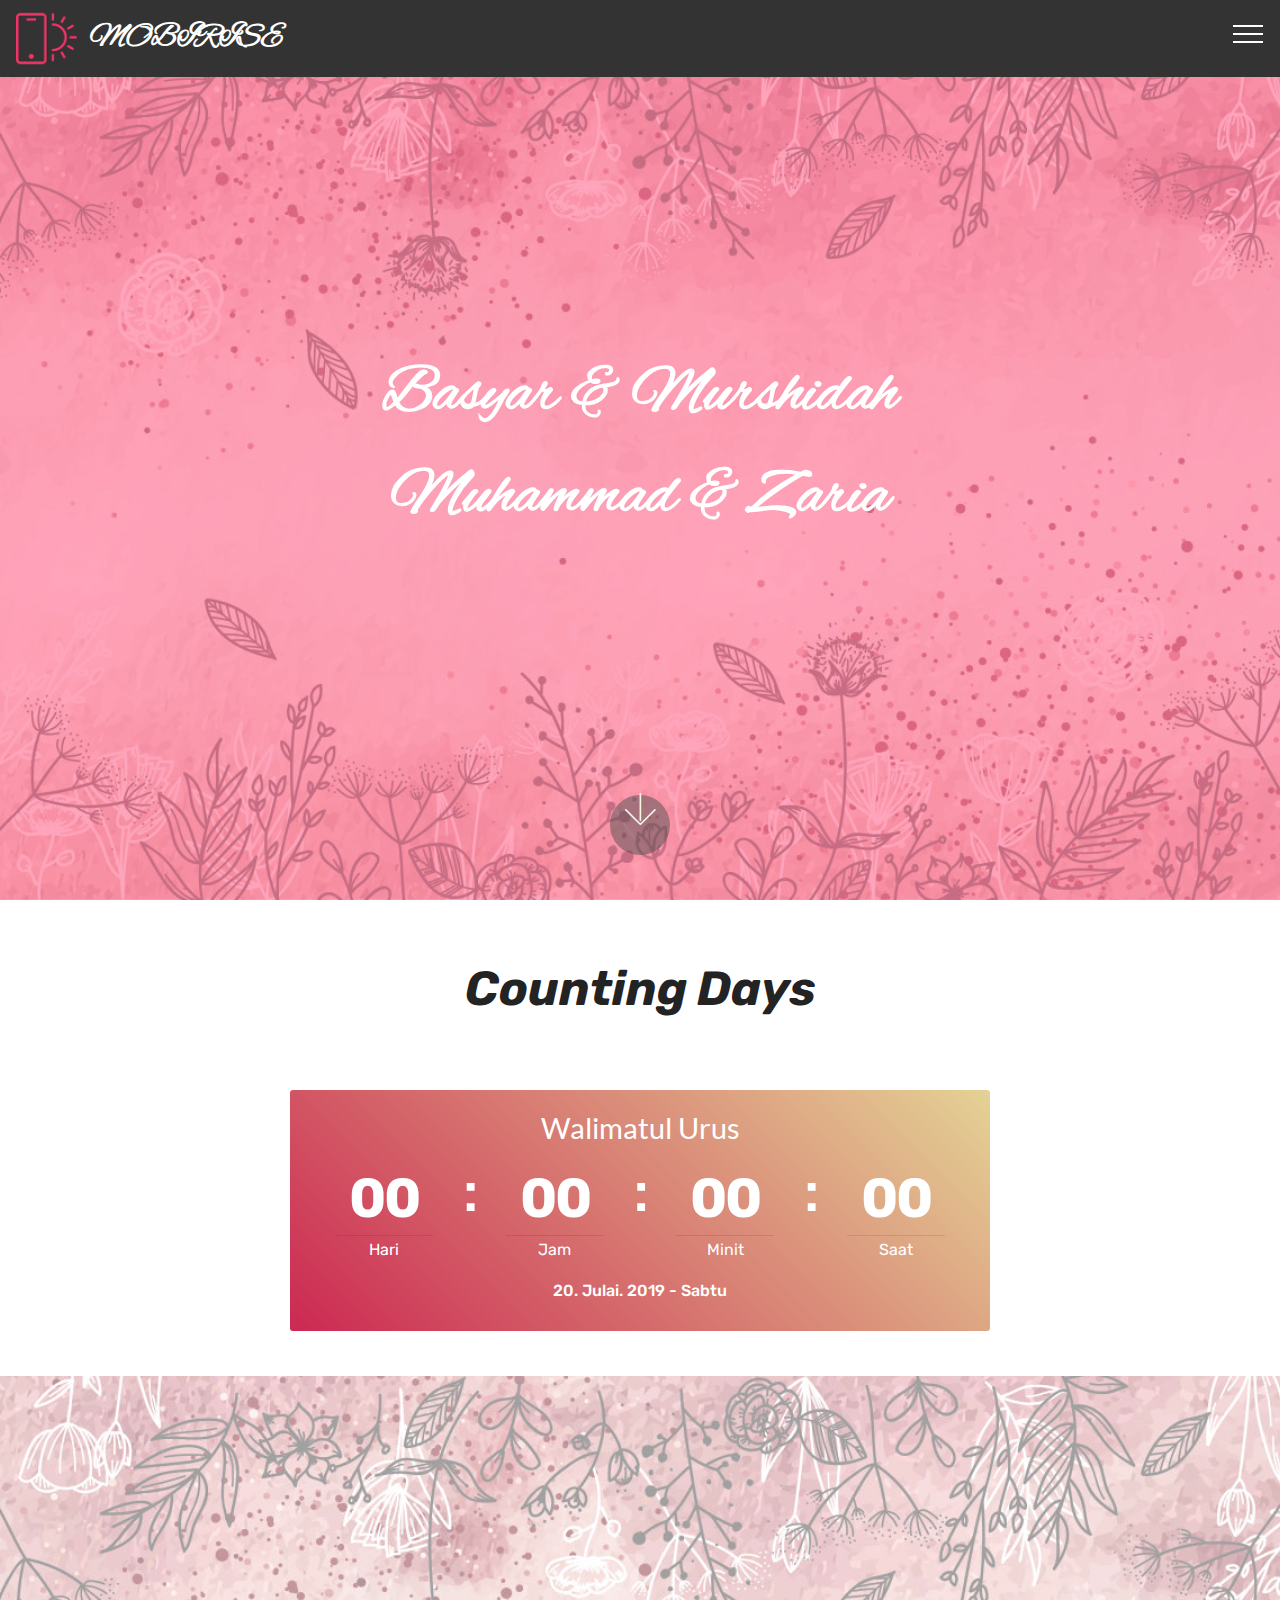
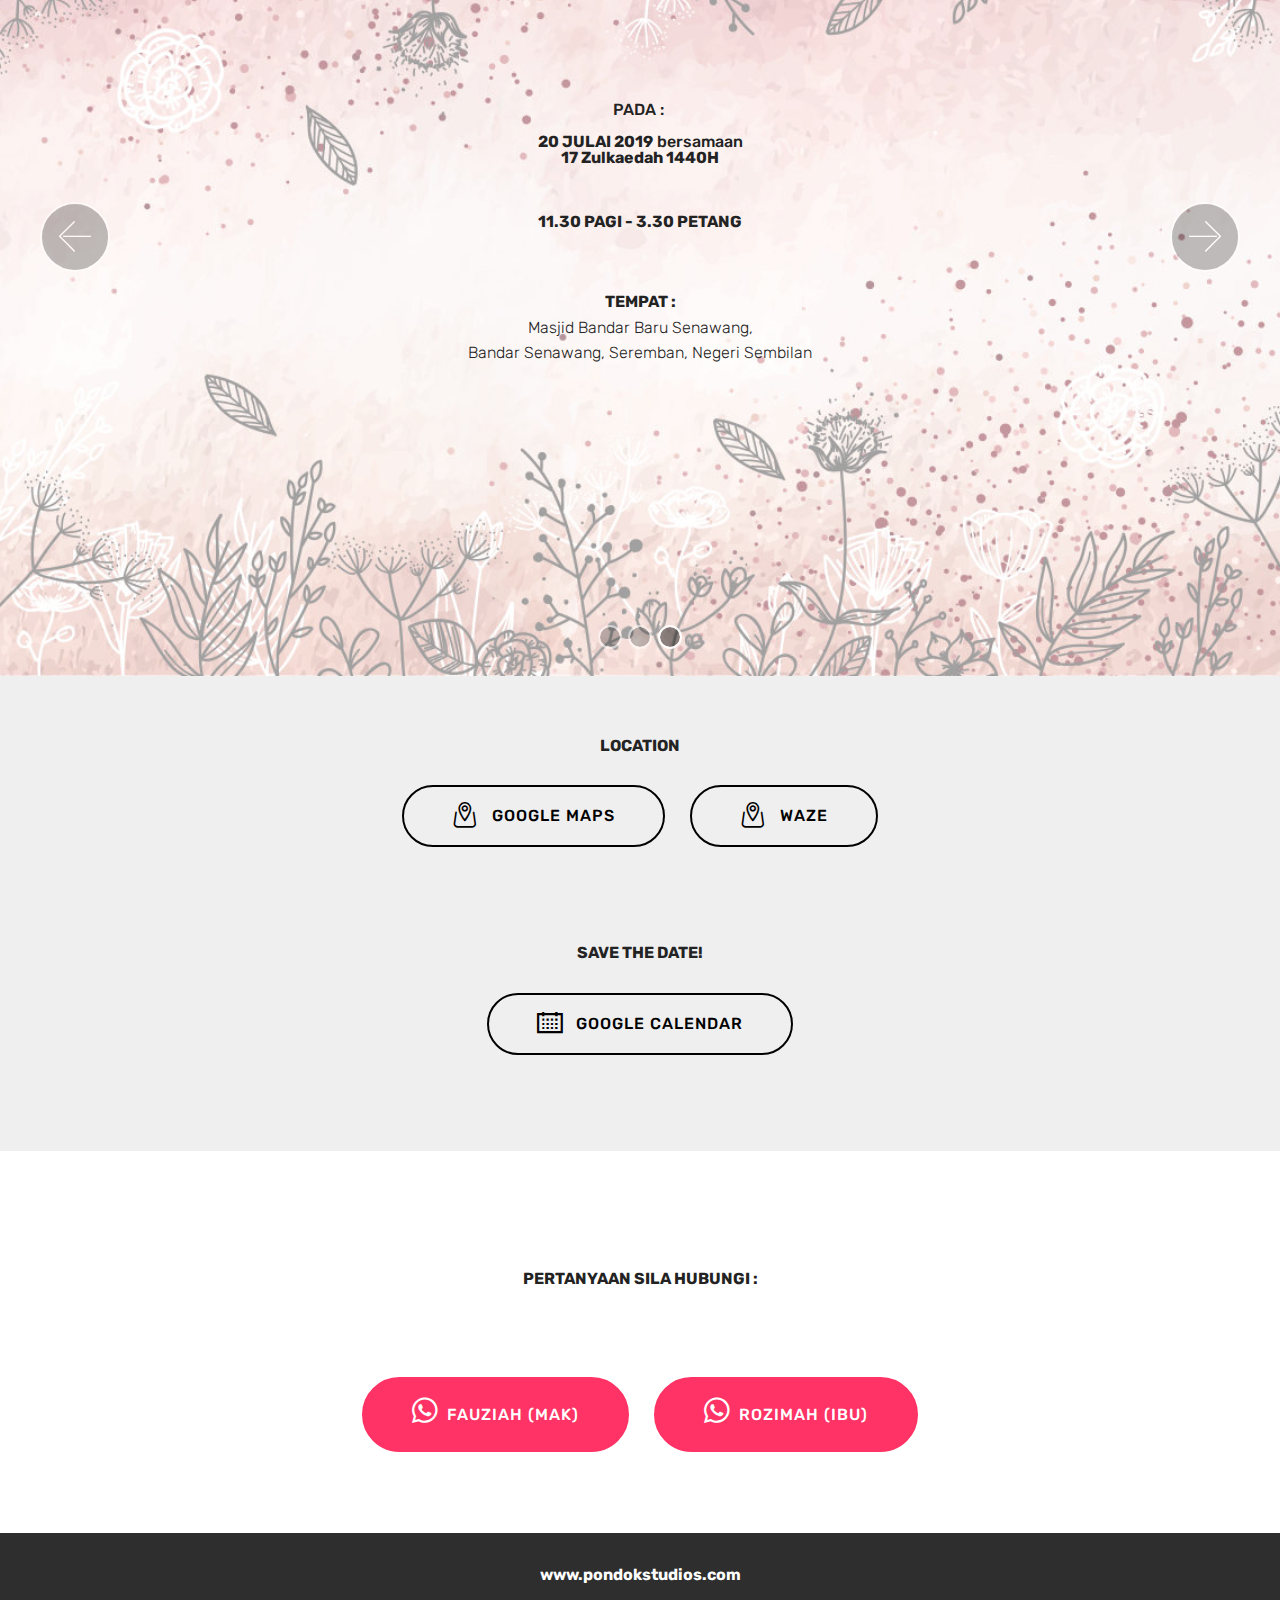
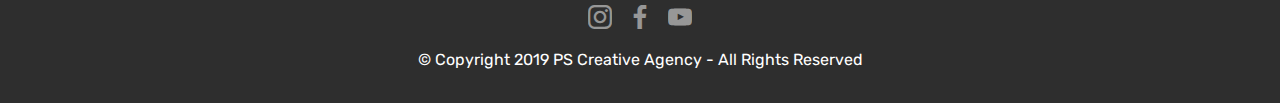
==== commit fd67af4d: "create github pages" ====
--- a/index.html
+++ b/index.html
@@ -6,7 +6,7 @@
   <meta http-equiv="X-UA-Compatible" content="IE=edge">
   <meta name="generator" content="Mobirise v4.10.4, mobirise.com">
   <meta name="viewport" content="width=device-width, initial-scale=1, minimum-scale=1">
-  <link rel="shortcut icon" href="assets/images/logo4.png" type="image/x-icon">
+  <link rel="shortcut icon" href="assets/images/logo2.png" type="image/x-icon">
   <meta name="description" content="">
   
   <title>Basyar &amp; Muhammad</title>
@@ -17,6 +17,7 @@
   <link rel="stylesheet" href="assets/bootstrap/css/bootstrap.min.css">
   <link rel="stylesheet" href="assets/bootstrap/css/bootstrap-grid.min.css">
   <link rel="stylesheet" href="assets/bootstrap/css/bootstrap-reboot.min.css">
+  <link rel="stylesheet" href="assets/dropdown/css/style.css">
   <link rel="stylesheet" href="assets/socicon/css/styles.css">
   <link rel="stylesheet" href="assets/theme/css/style.css">
   <link href="assets/fonts/style.css" rel="stylesheet">
@@ -26,7 +27,55 @@
   
 </head>
 <body>
-  <section class="cid-rtZhY88gd7 mbr-fullscreen" id="header2-g">
+  <section class="menu cid-ruolchRNnZ" once="menu" id="menu1-q">
+
+    
+
+    <nav class="navbar navbar-expand beta-menu navbar-dropdown align-items-center navbar-fixed-top collapsed">
+        <button class="navbar-toggler navbar-toggler-right" type="button" data-toggle="collapse" data-target="#navbarSupportedContent" aria-controls="navbarSupportedContent" aria-expanded="false" aria-label="Toggle navigation">
+            <div class="hamburger">
+                <span></span>
+                <span></span>
+                <span></span>
+                <span></span>
+            </div>
+        </button>
+        <div class="menu-logo">
+            <div class="navbar-brand">
+                <span class="navbar-logo">
+                    <a href="https://mobirise.co">
+                         <img src="assets/images/logo2.png" alt="Mobirise" style="height: 3.8rem;">
+                    </a>
+                </span>
+                <span class="navbar-caption-wrap">
+                    <a class="navbar-caption text-white display-4" href="https://mobirise.co">
+                        MOBIRISE
+                    </a>
+                </span>
+            </div>
+        </div>
+        <div class="collapse navbar-collapse" id="navbarSupportedContent">
+            <ul class="navbar-nav nav-dropdown" data-app-modern-menu="true"><li class="nav-item">
+                    <a class="nav-link link text-white display-4" href="https://mobirise.co">
+                        <span class="mbri-home mbr-iconfont mbr-iconfont-btn"></span>
+                        Services
+                    </a>
+                </li>
+                <li class="nav-item">
+                    <a class="nav-link link text-white display-4" href="https://mobirise.co">
+                        <span class="mbri-search mbr-iconfont mbr-iconfont-btn"></span>
+                        About Us
+                    </a>
+                </li></ul>
+            <div class="navbar-buttons mbr-section-btn"><a class="btn btn-sm btn-primary display-4" href="https://mobirise.co">
+                    <span class="mbri-save mbr-iconfont mbr-iconfont-btn "></span>
+                    Try It Now!
+                </a></div>
+        </div>
+    </nav>
+</section>
+
+<section class="engine"><a href="https://mobirise.info/l">free site templates</a></section><section class="cid-rtZhY88gd7 mbr-fullscreen" id="header2-g">
 
     
 
@@ -49,7 +98,7 @@
     </div>
 </section>
 
-<section class="engine"><a href="https://mobirise.info/y">html website templates</a></section><section class="countdown2 cid-rtN28F93nE" id="countdown2-3">
+<section class="countdown2 cid-rtN28F93nE" id="countdown2-3">
 
     
 
@@ -107,7 +156,7 @@
 
 </section>
 
-<section class="header1 cid-ruo7oLuRoV" id="header16-n">
+<section class="header1 cid-ruokKwsuY0" id="header16-p">
 
     
 
@@ -116,10 +165,11 @@
     <div class="container">
         <div class="row justify-content-md-center">
             <div class="col-md-10 align-center">
-                <h1 class="mbr-section-title mbr-bold pb-3 mbr-fonts-style display-7">SAVE THE DATE!</h1>
-                
-                
-                <div class="mbr-section-btn"><a class="btn btn-md btn-primary display-7" href="https://calendar.google.com/event?action=TEMPLATE&tmeid=Mm1tamJjamoyZG1wNnBiOHNtZm8wbmFqYXMgcHNwb25kb2tzdHVkaW9AbQ&tmsrc=pspondokstudio%40gmail.com" target="_blank"><span class="mobi-mbri mobi-mbri-calendar mbr-iconfont mbr-iconfont-btn"></span>Google Calendar</a></div>
+                <h1 class="mbr-section-title mbr-bold pb-3 mbr-fonts-style display-7">
+                    SAVE THE DATE!</h1>
+                
+                
+                <div class="mbr-section-btn"><a class="btn btn-md btn-black-outline display-7" href="https://calendar.google.com/calendar/r/eventedit/copy/Njhya2czNWhibHZmYjltNGFscGlvbW82aTggOTB1NDR2a292OG9tbWhqNGJqcWxwZmpicDRAZw/YXJpZjAzLmthbWFsaWFoMTNAZ21haWwuY29t?sf=true" target="_blank"><span class="mobi-mbri mobi-mbri-calendar mbr-iconfont mbr-iconfont-btn"></span>GOOGLE CALENDAR</a></div>
             </div>
         </div>
     </div>
@@ -205,14 +255,17 @@
 
 
   <script src="assets/web/assets/jquery/jquery.min.js"></script>
+  <script src="assets/popper/popper.min.js"></script>
   <script src="assets/tether/tether.min.js"></script>
-  <script src="assets/popper/popper.min.js"></script>
   <script src="assets/bootstrap/js/bootstrap.min.js"></script>
+  <script src="assets/vimeoplayer/jquery.mb.vimeo_player.js"></script>
+  <script src="assets/countdown/jquery.countdown.min.js"></script>
   <script src="assets/ytplayer/jquery.mb.ytplayer.min.js"></script>
-  <script src="assets/countdown/jquery.countdown.min.js"></script>
-  <script src="assets/vimeoplayer/jquery.mb.vimeo_player.js"></script>
   <script src="assets/smoothscroll/smooth-scroll.js"></script>
+  <script src="assets/dropdown/js/nav-dropdown.js"></script>
+  <script src="assets/dropdown/js/navbar-dropdown.js"></script>
   <script src="assets/bootstrapcarouselswipe/bootstrap-carousel-swipe.js"></script>
+  <script src="assets/touchswipe/jquery.touch-swipe.min.js"></script>
   <script src="assets/theme/js/script.js"></script>
   <script src="assets/slidervideo/script.js"></script>
   
--- a/assets/dropdown/css/style.css
+++ b/assets/dropdown/css/style.css
@@ -0,0 +1,265 @@
+.navbar-dropdown {
+  left: 0;
+  padding: 0;
+  position: absolute;
+  right: 0;
+  top: 0;
+  transition: all 0.45s ease;
+  z-index: 1030;
+  background: #282828; }
+  .navbar-dropdown .navbar-logo {
+    margin-right: 0.8rem;
+    transition: margin 0.3s ease-in-out;
+    vertical-align: middle; }
+    .navbar-dropdown .navbar-logo img {
+      height: 3.125rem;
+      transition: all 0.3s ease-in-out; }
+    .navbar-dropdown .navbar-logo.mbr-iconfont {
+      font-size: 3.125rem;
+      line-height: 3.125rem; }
+  .navbar-dropdown .navbar-caption {
+    font-weight: 700;
+    white-space: normal;
+    vertical-align: -4px;
+    line-height: 3.125rem !important; }
+    .navbar-dropdown .navbar-caption, .navbar-dropdown .navbar-caption:hover {
+      color: inherit;
+      text-decoration: none; }
+  .navbar-dropdown .mbr-iconfont + .navbar-caption {
+    vertical-align: -1px; }
+  .navbar-dropdown.navbar-fixed-top {
+    position: fixed; }
+  .navbar-dropdown .navbar-brand span {
+    vertical-align: -4px; }
+  .navbar-dropdown.bg-color.transparent {
+    background: none; }
+  .navbar-dropdown.navbar-short .navbar-brand {
+    padding: 0.625rem 0; }
+    .navbar-dropdown.navbar-short .navbar-brand span {
+      vertical-align: -1px; }
+  .navbar-dropdown.navbar-short .navbar-caption {
+    line-height: 2.375rem !important;
+    vertical-align: -2px; }
+  .navbar-dropdown.navbar-short .navbar-logo {
+    margin-right: 0.5rem; }
+    .navbar-dropdown.navbar-short .navbar-logo img {
+      height: 2.375rem; }
+    .navbar-dropdown.navbar-short .navbar-logo.mbr-iconfont {
+      font-size: 2.375rem;
+      line-height: 2.375rem; }
+  .navbar-dropdown.navbar-short .mbr-table-cell {
+    height: 3.625rem; }
+  .navbar-dropdown .navbar-close {
+    left: 0.6875rem;
+    position: fixed;
+    top: 0.75rem;
+    z-index: 1000; }
+  .navbar-dropdown .hamburger-icon {
+    content: "";
+    display: inline-block;
+    vertical-align: middle;
+    width: 16px;
+    -webkit-box-shadow: 0 -6px 0 1px #282828,0 0 0 1px #282828,0 6px 0 1px #282828;
+    -moz-box-shadow: 0 -6px 0 1px #282828,0 0 0 1px #282828,0 6px 0 1px #282828;
+    box-shadow: 0 -6px 0 1px #282828,0 0 0 1px #282828,0 6px 0 1px #282828; }
+
+.dropdown-menu .dropdown-toggle[data-toggle="dropdown-submenu"]::after {
+  border-bottom: 0.35em solid transparent;
+  border-left: 0.35em solid;
+  border-right: 0;
+  border-top: 0.35em solid transparent;
+  margin-left: 0.3rem; }
+
+.dropdown-menu .dropdown-item:focus {
+  outline: 0; }
+
+.nav-dropdown {
+  font-size: 0.75rem;
+  font-weight: 500;
+  height: auto !important; }
+  .nav-dropdown .nav-btn {
+    padding-left: 1rem; }
+  .nav-dropdown .link {
+    margin: .667em 1.667em;
+    font-weight: 500;
+    padding: 0;
+    transition: color .2s ease-in-out; }
+    .nav-dropdown .link.dropdown-toggle {
+      margin-right: 2.583em; }
+      .nav-dropdown .link.dropdown-toggle::after {
+        margin-left: .25rem;
+        border-top: 0.35em solid;
+        border-right: 0.35em solid transparent;
+        border-left: 0.35em solid transparent;
+        border-bottom: 0; }
+      .nav-dropdown .link.dropdown-toggle[aria-expanded="true"] {
+        margin: 0;
+        padding: 0.667em 3.263em  0.667em 1.667em; }
+  .nav-dropdown .link::after,
+  .nav-dropdown .dropdown-item::after {
+    color: inherit; }
+  .nav-dropdown .btn {
+    font-size: 0.75rem;
+    font-weight: 700;
+    letter-spacing: 0;
+    margin-bottom: 0;
+    padding-left: 1.25rem;
+    padding-right: 1.25rem; }
+  .nav-dropdown .dropdown-menu {
+    border-radius: 0;
+    border: 0;
+    left: 0;
+    margin: 0;
+    padding-bottom: 1.25rem;
+    padding-top: 1.25rem;
+    position: relative; }
+  .nav-dropdown .dropdown-submenu {
+    margin-left: 0.125rem;
+    top: 0; }
+  .nav-dropdown .dropdown-item {
+    font-weight: 500;
+    line-height: 2;
+    padding: 0.3846em 4.615em 0.3846em 1.5385em;
+    position: relative;
+    transition: color .2s ease-in-out, background-color .2s ease-in-out; }
+    .nav-dropdown .dropdown-item::after {
+      margin-top: -0.3077em;
+      position: absolute;
+      right: 1.1538em;
+      top: 50%; }
+    .nav-dropdown .dropdown-item:focus, .nav-dropdown .dropdown-item:hover {
+      background: none; }
+
+@media (max-width: 767px) {
+  .nav-dropdown.navbar-toggleable-sm {
+    bottom: 0;
+    display: none;
+    left: 0;
+    overflow-x: hidden;
+    position: fixed;
+    top: 0;
+    transform: translateX(-100%);
+    -ms-transform: translateX(-100%);
+    -webkit-transform: translateX(-100%);
+    width: 18.75rem;
+    z-index: 999; } }
+.nav-dropdown.navbar-toggleable-xl {
+  bottom: 0;
+  display: none;
+  left: 0;
+  overflow-x: hidden;
+  position: fixed;
+  top: 0;
+  transform: translateX(-100%);
+  -ms-transform: translateX(-100%);
+  -webkit-transform: translateX(-100%);
+  width: 18.75rem;
+  z-index: 999; }
+
+.nav-dropdown-sm {
+  display: block !important;
+  overflow-x: hidden;
+  overflow: auto;
+  padding-top: 3.875rem; }
+  .nav-dropdown-sm::after {
+    content: "";
+    display: block;
+    height: 3rem;
+    width: 100%; }
+  .nav-dropdown-sm.collapse.in ~ .navbar-close {
+    display: block !important; }
+  .nav-dropdown-sm.collapsing, .nav-dropdown-sm.collapse.in {
+    transform: translateX(0);
+    -ms-transform: translateX(0);
+    -webkit-transform: translateX(0);
+    transition: all 0.25s ease-out;
+    -webkit-transition: all 0.25s ease-out;
+    background: #282828; }
+  .nav-dropdown-sm.collapsing[aria-expanded="false"] {
+    transform: translateX(-100%);
+    -ms-transform: translateX(-100%);
+    -webkit-transform: translateX(-100%); }
+  .nav-dropdown-sm .nav-item {
+    display: block;
+    margin-left: 0 !important;
+    padding-left: 0; }
+  .nav-dropdown-sm .link,
+  .nav-dropdown-sm .dropdown-item {
+    border-top: 1px dotted rgba(255, 255, 255, 0.1);
+    font-size: 0.8125rem;
+    line-height: 1.6;
+    margin: 0 !important;
+    padding: 0.875rem 2.4rem 0.875rem 1.5625rem !important;
+    position: relative;
+    white-space: normal; }
+    .nav-dropdown-sm .link:focus, .nav-dropdown-sm .link:hover,
+    .nav-dropdown-sm .dropdown-item:focus,
+    .nav-dropdown-sm .dropdown-item:hover {
+      background: rgba(0, 0, 0, 0.2) !important;
+      color: #c0a375; }
+  .nav-dropdown-sm .nav-btn {
+    position: relative;
+    padding: 1.5625rem 1.5625rem 0 1.5625rem; }
+    .nav-dropdown-sm .nav-btn::before {
+      border-top: 1px dotted rgba(255, 255, 255, 0.1);
+      content: "";
+      left: 0;
+      position: absolute;
+      top: 0;
+      width: 100%; }
+    .nav-dropdown-sm .nav-btn + .nav-btn {
+      padding-top: 0.625rem; }
+      .nav-dropdown-sm .nav-btn + .nav-btn::before {
+        display: none; }
+  .nav-dropdown-sm .btn {
+    padding: 0.625rem 0; }
+  .nav-dropdown-sm .dropdown-toggle[data-toggle="dropdown-submenu"]::after {
+    margin-left: .25rem;
+    border-top: 0.35em solid;
+    border-right: 0.35em solid transparent;
+    border-left: 0.35em solid transparent;
+    border-bottom: 0; }
+  .nav-dropdown-sm .dropdown-toggle[data-toggle="dropdown-submenu"][aria-expanded="true"]::after {
+    border-top: 0;
+    border-right: 0.35em solid transparent;
+    border-left: 0.35em solid transparent;
+    border-bottom: 0.35em solid; }
+  .nav-dropdown-sm .dropdown-menu {
+    margin: 0;
+    padding: 0;
+    position: relative;
+    top: 0;
+    left: 0;
+    width: 100%;
+    border: 0;
+    float: none;
+    border-radius: 0;
+    background: none; }
+  .nav-dropdown-sm .dropdown-submenu {
+    left: 100%;
+    margin-left: 0.125rem;
+    margin-top: -1.25rem;
+    top: 0; }
+
+.navbar-toggleable-sm .nav-dropdown .dropdown-menu {
+  position: absolute; }
+
+.navbar-toggleable-sm .nav-dropdown .dropdown-submenu {
+  left: 100%;
+  margin-left: 0.125rem;
+  margin-top: -1.25rem;
+  top: 0; }
+
+.navbar-toggleable-sm.opened .nav-dropdown .dropdown-menu {
+  position: relative; }
+
+.navbar-toggleable-sm.opened .nav-dropdown .dropdown-submenu {
+  left: 0;
+  margin-left: 00rem;
+  margin-top: 0rem;
+  top: 0; }
+
+.is-builder .nav-dropdown.collapsing {
+  transition: none !important; }
+
+/*# sourceMappingURL=style.css.map */
--- a/assets/mobirise/css/mbr-additional.css
+++ b/assets/mobirise/css/mbr-additional.css
@@ -1410,6 +1410,405 @@
   background: #ff3366 !important;
   box-shadow: none !important;
 }
+.cid-ruolchRNnZ .navbar {
+  padding: .5rem 0;
+  background: #333333;
+  transition: none;
+  min-height: 77px;
+}
+.cid-ruolchRNnZ .navbar-dropdown.bg-color.transparent.opened {
+  background: #333333;
+}
+.cid-ruolchRNnZ a {
+  font-style: normal;
+}
+.cid-ruolchRNnZ .nav-item span {
+  padding-right: 0.4em;
+  line-height: 0.5em;
+  vertical-align: text-bottom;
+  position: relative;
+  text-decoration: none;
+}
+.cid-ruolchRNnZ .nav-item a {
+  display: -webkit-flex;
+  align-items: center;
+  justify-content: center;
+  padding: 0.7rem 0 !important;
+  margin: 0rem .65rem !important;
+  -webkit-align-items: center;
+  -webkit-justify-content: center;
+}
+.cid-ruolchRNnZ .nav-item:focus,
+.cid-ruolchRNnZ .nav-link:focus {
+  outline: none;
+}
+.cid-ruolchRNnZ .btn {
+  padding: 0.4rem 1.5rem;
+  display: -webkit-inline-flex;
+  align-items: center;
+  -webkit-align-items: center;
+}
+.cid-ruolchRNnZ .btn .mbr-iconfont {
+  font-size: 1.6rem;
+}
+.cid-ruolchRNnZ .menu-logo {
+  margin-right: auto;
+}
+.cid-ruolchRNnZ .menu-logo .navbar-brand {
+  display: flex;
+  margin-left: 5rem;
+  padding: 0;
+  transition: padding .2s;
+  min-height: 3.8rem;
+  -webkit-align-items: center;
+  align-items: center;
+}
+.cid-ruolchRNnZ .menu-logo .navbar-brand .navbar-caption-wrap {
+  display: flex;
+  -webkit-align-items: center;
+  align-items: center;
+  word-break: break-word;
+  min-width: 7rem;
+  margin: .3rem 0;
+}
+.cid-ruolchRNnZ .menu-logo .navbar-brand .navbar-caption-wrap .navbar-caption {
+  line-height: 1.2rem !important;
+  padding-right: 2rem;
+}
+.cid-ruolchRNnZ .menu-logo .navbar-brand .navbar-logo {
+  font-size: 4rem;
+  transition: font-size 0.25s;
+}
+.cid-ruolchRNnZ .menu-logo .navbar-brand .navbar-logo img {
+  display: flex;
+}
+.cid-ruolchRNnZ .menu-logo .navbar-brand .navbar-logo .mbr-iconfont {
+  transition: font-size 0.25s;
+}
+.cid-ruolchRNnZ .menu-logo .navbar-brand .navbar-logo a {
+  display: inline-flex;
+}
+.cid-ruolchRNnZ .navbar-toggleable-sm .navbar-collapse {
+  justify-content: flex-end;
+  -webkit-justify-content: flex-end;
+  padding-right: 5rem;
+  width: auto;
+}
+.cid-ruolchRNnZ .navbar-toggleable-sm .navbar-collapse .navbar-nav {
+  flex-wrap: wrap;
+  -webkit-flex-wrap: wrap;
+  padding-left: 0;
+}
+.cid-ruolchRNnZ .navbar-toggleable-sm .navbar-collapse .navbar-nav .nav-item {
+  -webkit-align-self: center;
+  align-self: center;
+}
+.cid-ruolchRNnZ .navbar-toggleable-sm .navbar-collapse .navbar-buttons {
+  padding-left: 0;
+  padding-bottom: 0;
+}
+.cid-ruolchRNnZ .dropdown .dropdown-menu {
+  background: #333333;
+  display: none;
+  position: absolute;
+  min-width: 5rem;
+  padding-top: 1.4rem;
+  padding-bottom: 1.4rem;
+  text-align: left;
+}
+.cid-ruolchRNnZ .dropdown .dropdown-menu .dropdown-item {
+  width: auto;
+  padding: 0.235em 1.5385em 0.235em 1.5385em !important;
+}
+.cid-ruolchRNnZ .dropdown .dropdown-menu .dropdown-item::after {
+  right: 0.5rem;
+}
+.cid-ruolchRNnZ .dropdown .dropdown-menu .dropdown-submenu {
+  margin: 0;
+}
+.cid-ruolchRNnZ .dropdown.open > .dropdown-menu {
+  display: block;
+}
+.cid-ruolchRNnZ .navbar-toggleable-sm.opened:after {
+  position: absolute;
+  width: 100vw;
+  height: 100vh;
+  content: '';
+  background-color: rgba(0, 0, 0, 0.1);
+  left: 0;
+  bottom: 0;
+  transform: translateY(100%);
+  -webkit-transform: translateY(100%);
+  z-index: 1000;
+}
+.cid-ruolchRNnZ .navbar.navbar-short {
+  min-height: 60px;
+  transition: all .2s;
+}
+.cid-ruolchRNnZ .navbar.navbar-short .navbar-toggler-right {
+  top: 20px;
+}
+.cid-ruolchRNnZ .navbar.navbar-short .navbar-logo a {
+  font-size: 2.5rem !important;
+  line-height: 2.5rem;
+  transition: font-size 0.25s;
+}
+.cid-ruolchRNnZ .navbar.navbar-short .navbar-logo a .mbr-iconfont {
+  font-size: 2.5rem !important;
+}
+.cid-ruolchRNnZ .navbar.navbar-short .navbar-logo a img {
+  height: 3rem !important;
+}
+.cid-ruolchRNnZ .navbar.navbar-short .navbar-brand {
+  min-height: 3rem;
+}
+.cid-ruolchRNnZ button.navbar-toggler {
+  width: 31px;
+  height: 18px;
+  cursor: pointer;
+  transition: all .2s;
+  top: 1.5rem;
+  right: 1rem;
+}
+.cid-ruolchRNnZ button.navbar-toggler:focus {
+  outline: none;
+}
+.cid-ruolchRNnZ button.navbar-toggler .hamburger span {
+  position: absolute;
+  right: 0;
+  width: 30px;
+  height: 2px;
+  border-right: 5px;
+  background-color: #ffffff;
+}
+.cid-ruolchRNnZ button.navbar-toggler .hamburger span:nth-child(1) {
+  top: 0;
+  transition: all .2s;
+}
+.cid-ruolchRNnZ button.navbar-toggler .hamburger span:nth-child(2) {
+  top: 8px;
+  transition: all .15s;
+}
+.cid-ruolchRNnZ button.navbar-toggler .hamburger span:nth-child(3) {
+  top: 8px;
+  transition: all .15s;
+}
+.cid-ruolchRNnZ button.navbar-toggler .hamburger span:nth-child(4) {
+  top: 16px;
+  transition: all .2s;
+}
+.cid-ruolchRNnZ nav.opened .hamburger span:nth-child(1) {
+  top: 8px;
+  width: 0;
+  opacity: 0;
+  right: 50%;
+  transition: all .2s;
+}
+.cid-ruolchRNnZ nav.opened .hamburger span:nth-child(2) {
+  -webkit-transform: rotate(45deg);
+  transform: rotate(45deg);
+  transition: all .25s;
+}
+.cid-ruolchRNnZ nav.opened .hamburger span:nth-child(3) {
+  -webkit-transform: rotate(-45deg);
+  transform: rotate(-45deg);
+  transition: all .25s;
+}
+.cid-ruolchRNnZ nav.opened .hamburger span:nth-child(4) {
+  top: 8px;
+  width: 0;
+  opacity: 0;
+  right: 50%;
+  transition: all .2s;
+}
+.cid-ruolchRNnZ .collapsed.navbar-expand {
+  flex-direction: column;
+  -webkit-flex-direction: column;
+}
+.cid-ruolchRNnZ .collapsed .btn {
+  display: -webkit-flex;
+}
+.cid-ruolchRNnZ .collapsed .navbar-collapse {
+  display: none !important;
+  padding-right: 0 !important;
+}
+.cid-ruolchRNnZ .collapsed .navbar-collapse.collapsing,
+.cid-ruolchRNnZ .collapsed .navbar-collapse.show {
+  display: block !important;
+}
+.cid-ruolchRNnZ .collapsed .navbar-collapse.collapsing .navbar-nav,
+.cid-ruolchRNnZ .collapsed .navbar-collapse.show .navbar-nav {
+  display: block;
+  text-align: center;
+}
+.cid-ruolchRNnZ .collapsed .navbar-collapse.collapsing .navbar-nav .nav-item,
+.cid-ruolchRNnZ .collapsed .navbar-collapse.show .navbar-nav .nav-item {
+  clear: both;
+}
+.cid-ruolchRNnZ .collapsed .navbar-collapse.collapsing .navbar-buttons,
+.cid-ruolchRNnZ .collapsed .navbar-collapse.show .navbar-buttons {
+  text-align: center;
+}
+.cid-ruolchRNnZ .collapsed .navbar-collapse.collapsing .navbar-buttons:last-child,
+.cid-ruolchRNnZ .collapsed .navbar-collapse.show .navbar-buttons:last-child {
+  margin-bottom: 1rem;
+}
+@media (min-width: 992px) {
+  .cid-ruolchRNnZ .collapsed:not(.navbar-short) .navbar-collapse {
+    max-height: calc(98.5vh - 3.8rem);
+  }
+}
+.cid-ruolchRNnZ .collapsed button.navbar-toggler {
+  display: block;
+}
+.cid-ruolchRNnZ .collapsed .navbar-brand {
+  margin-left: 1rem !important;
+}
+.cid-ruolchRNnZ .collapsed .navbar-toggleable-sm {
+  flex-direction: column;
+  -webkit-flex-direction: column;
+}
+.cid-ruolchRNnZ .collapsed .dropdown .dropdown-menu {
+  width: 100%;
+  text-align: center;
+  position: relative;
+  opacity: 0;
+  overflow: hidden;
+  display: block;
+  height: 0;
+  visibility: hidden;
+  padding: 0;
+  transition-duration: .5s;
+  transition-property: opacity,padding,height;
+}
+.cid-ruolchRNnZ .collapsed .dropdown.open > .dropdown-menu {
+  position: relative;
+  opacity: 1;
+  height: auto;
+  padding: 1.4rem 0;
+  visibility: visible;
+}
+.cid-ruolchRNnZ .collapsed .dropdown .dropdown-submenu {
+  left: 0;
+  text-align: center;
+  width: 100%;
+}
+.cid-ruolchRNnZ .collapsed .dropdown .dropdown-toggle[data-toggle="dropdown-submenu"]::after {
+  margin-top: 0;
+  position: inherit;
+  right: 0;
+  top: 50%;
+  display: inline-block;
+  width: 0;
+  height: 0;
+  margin-left: .3em;
+  vertical-align: middle;
+  content: "";
+  border-top: .30em solid;
+  border-right: .30em solid transparent;
+  border-left: .30em solid transparent;
+}
+@media (max-width: 991px) {
+  .cid-ruolchRNnZ .navbar-expand {
+    flex-direction: column;
+    -webkit-flex-direction: column;
+  }
+  .cid-ruolchRNnZ img {
+    height: 3.8rem !important;
+  }
+  .cid-ruolchRNnZ .btn {
+    display: -webkit-flex;
+  }
+  .cid-ruolchRNnZ button.navbar-toggler {
+    display: block;
+  }
+  .cid-ruolchRNnZ .navbar-brand {
+    margin-left: 1rem !important;
+  }
+  .cid-ruolchRNnZ .navbar-toggleable-sm {
+    flex-direction: column;
+    -webkit-flex-direction: column;
+  }
+  .cid-ruolchRNnZ .navbar-collapse {
+    display: none !important;
+    padding-right: 0 !important;
+  }
+  .cid-ruolchRNnZ .navbar-collapse.collapsing,
+  .cid-ruolchRNnZ .navbar-collapse.show {
+    display: block !important;
+  }
+  .cid-ruolchRNnZ .navbar-collapse.collapsing .navbar-nav,
+  .cid-ruolchRNnZ .navbar-collapse.show .navbar-nav {
+    display: block;
+    text-align: center;
+  }
+  .cid-ruolchRNnZ .navbar-collapse.collapsing .navbar-nav .nav-item,
+  .cid-ruolchRNnZ .navbar-collapse.show .navbar-nav .nav-item {
+    clear: both;
+  }
+  .cid-ruolchRNnZ .navbar-collapse.collapsing .navbar-buttons,
+  .cid-ruolchRNnZ .navbar-collapse.show .navbar-buttons {
+    text-align: center;
+  }
+  .cid-ruolchRNnZ .navbar-collapse.collapsing .navbar-buttons:last-child,
+  .cid-ruolchRNnZ .navbar-collapse.show .navbar-buttons:last-child {
+    margin-bottom: 1rem;
+  }
+  .cid-ruolchRNnZ .dropdown .dropdown-menu {
+    width: 100%;
+    text-align: center;
+    position: relative;
+    opacity: 0;
+    overflow: hidden;
+    display: block;
+    height: 0;
+    visibility: hidden;
+    padding: 0;
+    transition-duration: .5s;
+    transition-property: opacity,padding,height;
+  }
+  .cid-ruolchRNnZ .dropdown.open > .dropdown-menu {
+    position: relative;
+    opacity: 1;
+    height: auto;
+    padding: 1.4rem 0;
+    visibility: visible;
+  }
+  .cid-ruolchRNnZ .dropdown .dropdown-submenu {
+    left: 0;
+    text-align: center;
+    width: 100%;
+  }
+  .cid-ruolchRNnZ .dropdown .dropdown-toggle[data-toggle="dropdown-submenu"]::after {
+    margin-top: 0;
+    position: inherit;
+    right: 0;
+    top: 50%;
+    display: inline-block;
+    width: 0;
+    height: 0;
+    margin-left: .3em;
+    vertical-align: middle;
+    content: "";
+    border-top: .30em solid;
+    border-right: .30em solid transparent;
+    border-left: .30em solid transparent;
+  }
+}
+@media (min-width: 767px) {
+  .cid-ruolchRNnZ .menu-logo {
+    flex-shrink: 0;
+    -webkit-flex-shrink: 0;
+  }
+}
+.cid-ruolchRNnZ .navbar-collapse {
+  flex-basis: auto;
+  -webkit-flex-basis: auto;
+}
+.cid-ruolchRNnZ .nav-link:hover,
+.cid-ruolchRNnZ .dropdown-item:hover {
+  color: #c1c1c1 !important;
+}
 .cid-rtZhY88gd7 {
   background-image: url("../../../assets/images/untitled-1-1200x800.jpg");
 }
@@ -1777,12 +2176,12 @@
 .cid-runWVSzDDn P {
   color: #767676;
 }
-.cid-ruo7oLuRoV {
-  padding-top: 45px;
+.cid-ruokKwsuY0 {
+  padding-top: 90px;
   padding-bottom: 90px;
   background-color: #efefef;
 }
-.cid-ruo7oLuRoV P {
+.cid-ruokKwsuY0 P {
   color: #767676;
 }
 .cid-rtZlQGZWQr {
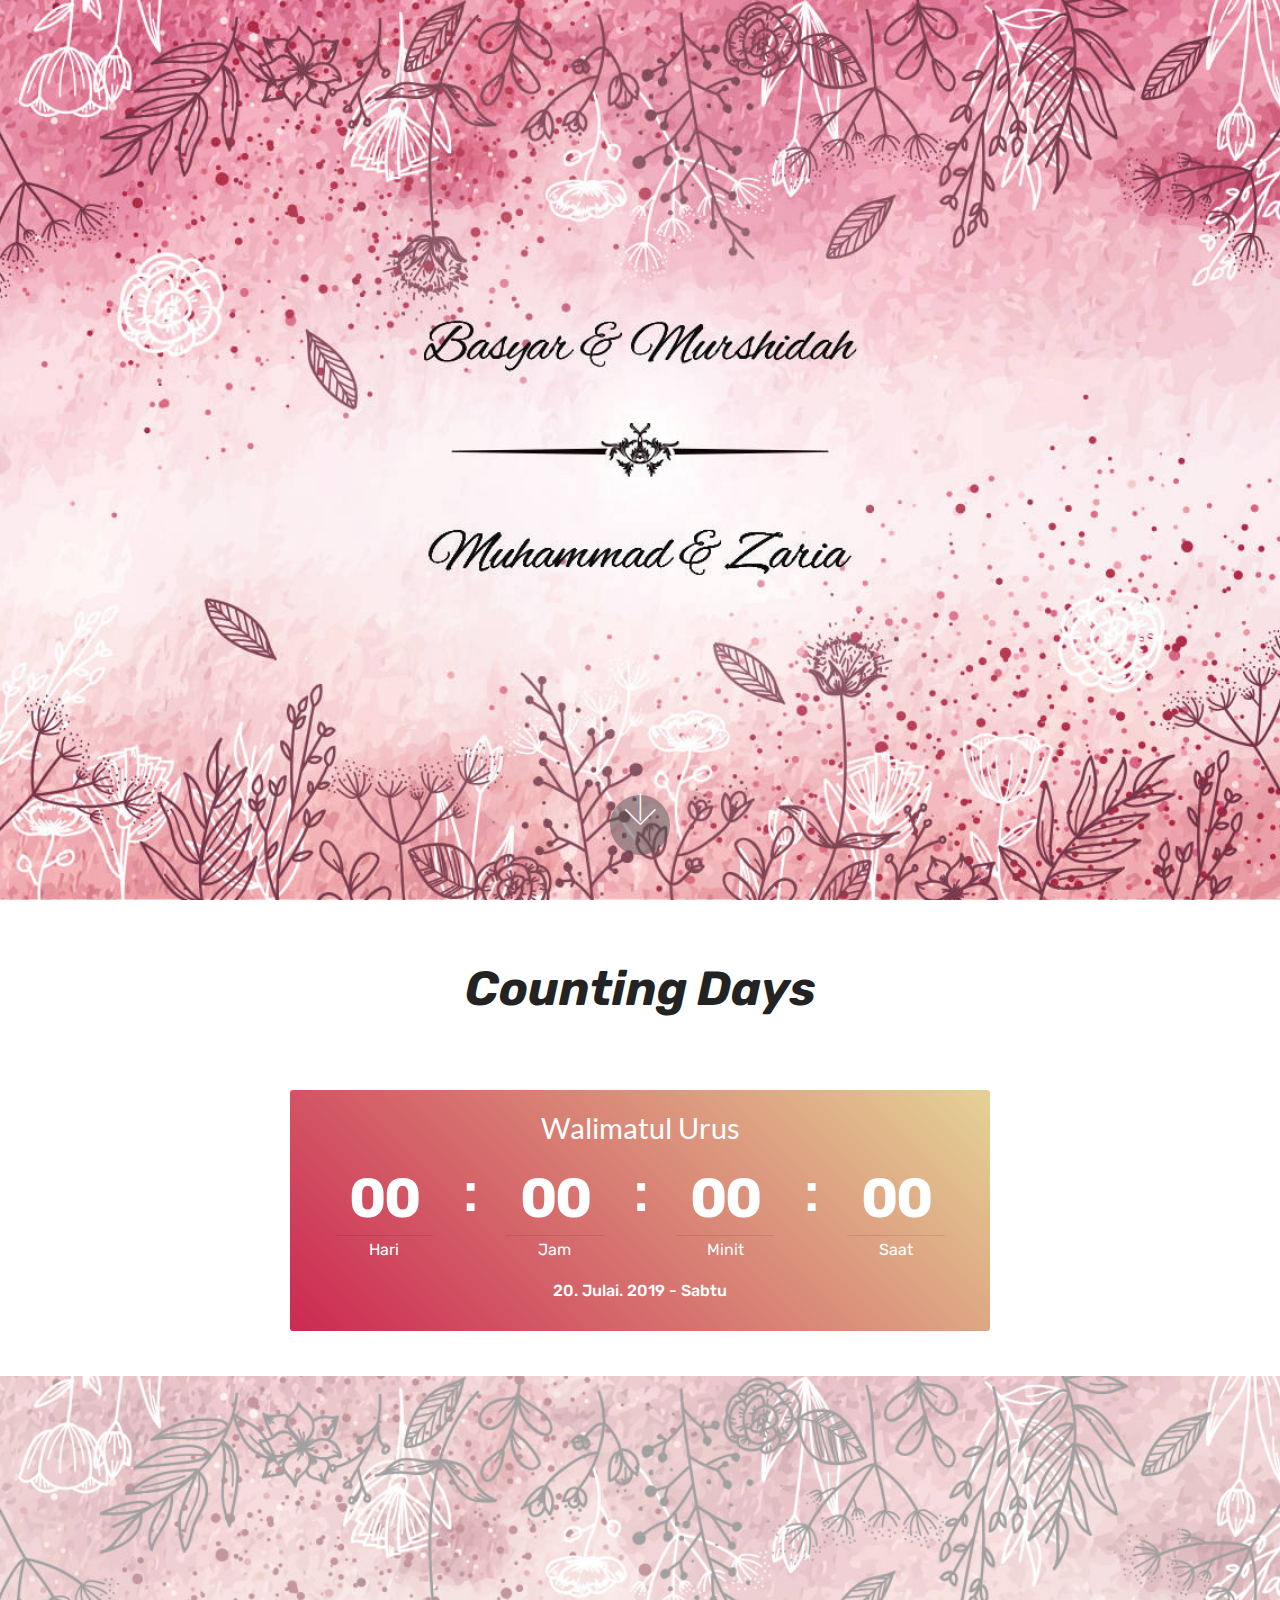
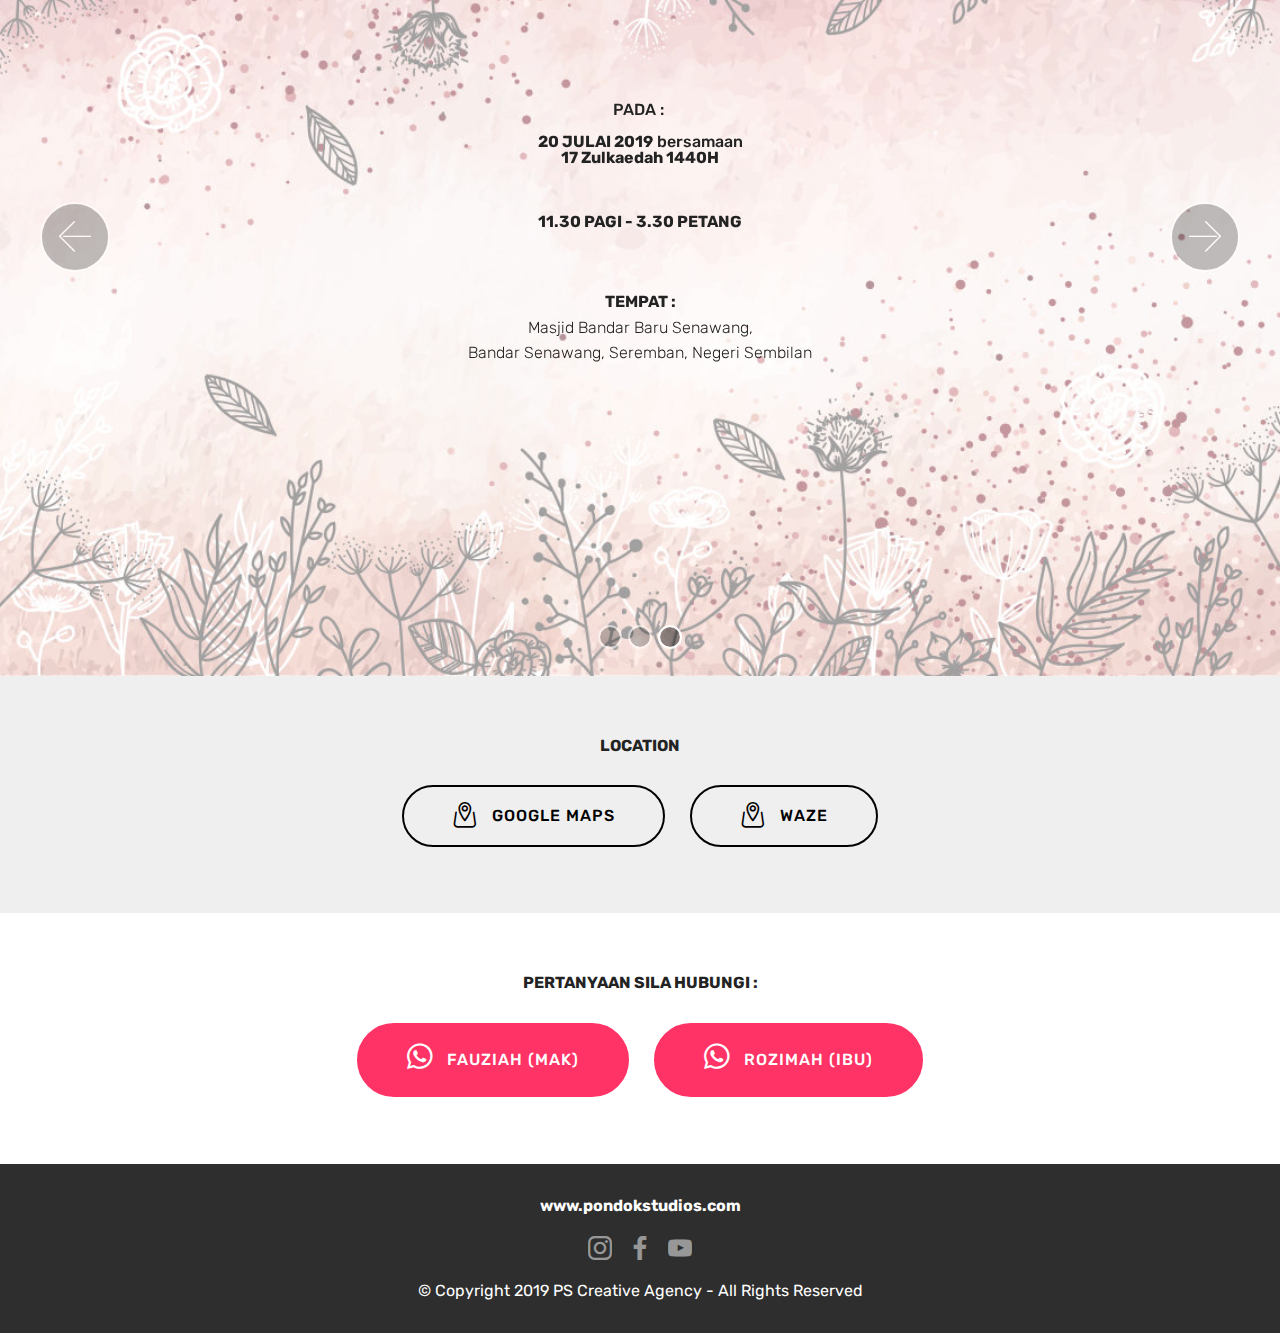
==== commit 7514dd6d: "create github pages" ====
--- a/index.html
+++ b/index.html
@@ -6,18 +6,16 @@
   <meta http-equiv="X-UA-Compatible" content="IE=edge">
   <meta name="generator" content="Mobirise v4.10.4, mobirise.com">
   <meta name="viewport" content="width=device-width, initial-scale=1, minimum-scale=1">
-  <link rel="shortcut icon" href="assets/images/logo2.png" type="image/x-icon">
+  <link rel="shortcut icon" href="assets/images/logo4.png" type="image/x-icon">
   <meta name="description" content="">
   
   <title>Basyar &amp; Muhammad</title>
-  <link rel="stylesheet" href="assets/web/assets/mobirise-icons2/mobirise2.css">
   <link rel="stylesheet" href="assets/web/assets/mobirise-icons-bold/mobirise-icons-bold.css">
   <link rel="stylesheet" href="assets/web/assets/mobirise-icons/mobirise-icons.css">
   <link rel="stylesheet" href="assets/tether/tether.min.css">
   <link rel="stylesheet" href="assets/bootstrap/css/bootstrap.min.css">
   <link rel="stylesheet" href="assets/bootstrap/css/bootstrap-grid.min.css">
   <link rel="stylesheet" href="assets/bootstrap/css/bootstrap-reboot.min.css">
-  <link rel="stylesheet" href="assets/dropdown/css/style.css">
   <link rel="stylesheet" href="assets/socicon/css/styles.css">
   <link rel="stylesheet" href="assets/theme/css/style.css">
   <link href="assets/fonts/style.css" rel="stylesheet">
@@ -27,66 +25,18 @@
   
 </head>
 <body>
-  <section class="menu cid-ruolchRNnZ" once="menu" id="menu1-q">
+  <section class="cid-rtZhY88gd7 mbr-fullscreen" id="header2-g">
 
     
 
-    <nav class="navbar navbar-expand beta-menu navbar-dropdown align-items-center navbar-fixed-top collapsed">
-        <button class="navbar-toggler navbar-toggler-right" type="button" data-toggle="collapse" data-target="#navbarSupportedContent" aria-controls="navbarSupportedContent" aria-expanded="false" aria-label="Toggle navigation">
-            <div class="hamburger">
-                <span></span>
-                <span></span>
-                <span></span>
-                <span></span>
-            </div>
-        </button>
-        <div class="menu-logo">
-            <div class="navbar-brand">
-                <span class="navbar-logo">
-                    <a href="https://mobirise.co">
-                         <img src="assets/images/logo2.png" alt="Mobirise" style="height: 3.8rem;">
-                    </a>
-                </span>
-                <span class="navbar-caption-wrap">
-                    <a class="navbar-caption text-white display-4" href="https://mobirise.co">
-                        MOBIRISE
-                    </a>
-                </span>
-            </div>
-        </div>
-        <div class="collapse navbar-collapse" id="navbarSupportedContent">
-            <ul class="navbar-nav nav-dropdown" data-app-modern-menu="true"><li class="nav-item">
-                    <a class="nav-link link text-white display-4" href="https://mobirise.co">
-                        <span class="mbri-home mbr-iconfont mbr-iconfont-btn"></span>
-                        Services
-                    </a>
-                </li>
-                <li class="nav-item">
-                    <a class="nav-link link text-white display-4" href="https://mobirise.co">
-                        <span class="mbri-search mbr-iconfont mbr-iconfont-btn"></span>
-                        About Us
-                    </a>
-                </li></ul>
-            <div class="navbar-buttons mbr-section-btn"><a class="btn btn-sm btn-primary display-4" href="https://mobirise.co">
-                    <span class="mbri-save mbr-iconfont mbr-iconfont-btn "></span>
-                    Try It Now!
-                </a></div>
-        </div>
-    </nav>
-</section>
-
-<section class="engine"><a href="https://mobirise.info/l">free site templates</a></section><section class="cid-rtZhY88gd7 mbr-fullscreen" id="header2-g">
-
     
-
-    <div class="mbr-overlay" style="opacity: 0.7; background-color: rgb(255, 127, 159);"></div>
 
     <div class="container align-center">
         <div class="row justify-content-md-center">
             <div class="mbr-white col-md-10">
-                <h1 class="mbr-section-title mbr-bold pb-3 mbr-fonts-style display-7"></h1>
                 
-                <p class="mbr-text pb-3 mbr-fonts-style display-5"><strong>Basyar &amp; Murshidah<br>Muhammad &amp; Zaria</strong><br></p>
+                
+                
                 
             </div>
         </div>
@@ -98,7 +48,7 @@
     </div>
 </section>
 
-<section class="countdown2 cid-rtN28F93nE" id="countdown2-3">
+<section class="engine"><a href="https://mobirise.info/o">portfolio web templates</a></section><section class="countdown2 cid-rtN28F93nE" id="countdown2-3">
 
     
 
@@ -156,7 +106,7 @@
 
 </section>
 
-<section class="header1 cid-ruokKwsuY0" id="header16-p">
+<section class="header1 cid-ruAXA2p13p" id="header16-r">
 
     
 
@@ -165,44 +115,14 @@
     <div class="container">
         <div class="row justify-content-md-center">
             <div class="col-md-10 align-center">
-                <h1 class="mbr-section-title mbr-bold pb-3 mbr-fonts-style display-7">
-                    SAVE THE DATE!</h1>
+                <h1 class="mbr-section-title mbr-bold pb-3 mbr-fonts-style display-7">PERTANYAAN SILA HUBUNGI :</h1>
                 
                 
-                <div class="mbr-section-btn"><a class="btn btn-md btn-black-outline display-7" href="https://calendar.google.com/calendar/r/eventedit/copy/Njhya2czNWhibHZmYjltNGFscGlvbW82aTggOTB1NDR2a292OG9tbWhqNGJqcWxwZmpicDRAZw/YXJpZjAzLmthbWFsaWFoMTNAZ21haWwuY29t?sf=true" target="_blank"><span class="mobi-mbri mobi-mbri-calendar mbr-iconfont mbr-iconfont-btn"></span>GOOGLE CALENDAR</a></div>
+                <div class="mbr-section-btn"><a class="btn btn-md btn-secondary display-7" href="https://www.wasap.my/60133404904" target="_blank"><span class="socicon socicon-whatsapp mbr-iconfont mbr-iconfont-btn"></span>FAUZIAH (MAK)</a> <a class="btn btn-md btn-secondary display-7" href="https://www.wasap.my/60193448483" target="_blank"><span class="socicon socicon-whatsapp mbr-iconfont mbr-iconfont-btn"></span>ROZIMAH (IBU)</a></div>
             </div>
         </div>
     </div>
 
-</section>
-
-<section class="mbr-section content4 cid-rtZlQGZWQr" id="content4-k">
-
-    
-
-    <div class="container">
-        <div class="media-container-row">
-            <div class="title col-12 col-md-8">
-                <h2 class="align-center pb-3 mbr-fonts-style display-7"><strong>PERTANYAAN SILA HUBUNGI :</strong></h2>
-                
-                
-            </div>
-        </div>
-    </div>
-</section>
-
-<section class="mbr-section content8 cid-rtZldARjHX" id="content8-i">
-
-    
-
-    <div class="container">
-        <div class="media-container-row title">
-            <div class="col-12 col-md-8">
-                <div class="mbr-section-btn align-center"><a class="btn btn-secondary display-7" href="https://www.wasap.my/60133404904" target="_blank"><span class="socicon socicon-whatsapp mbr-iconfont mbr-iconfont-btn"></span>FAUZIAH (MAK)</a>
-                    <a class="btn btn-secondary display-7" href="https://www.wasap.my/60193448483" target="_blank"><span class="socicon socicon-whatsapp mbr-iconfont mbr-iconfont-btn"></span>ROZIMAH (IBU)<br></a></div>
-            </div>
-        </div>
-    </div>
 </section>
 
 <section once="footers" class="cid-runYu3JFP4" id="footer7-m">
@@ -255,17 +175,14 @@
 
 
   <script src="assets/web/assets/jquery/jquery.min.js"></script>
+  <script src="assets/tether/tether.min.js"></script>
   <script src="assets/popper/popper.min.js"></script>
-  <script src="assets/tether/tether.min.js"></script>
   <script src="assets/bootstrap/js/bootstrap.min.js"></script>
-  <script src="assets/vimeoplayer/jquery.mb.vimeo_player.js"></script>
   <script src="assets/countdown/jquery.countdown.min.js"></script>
   <script src="assets/ytplayer/jquery.mb.ytplayer.min.js"></script>
   <script src="assets/smoothscroll/smooth-scroll.js"></script>
-  <script src="assets/dropdown/js/nav-dropdown.js"></script>
-  <script src="assets/dropdown/js/navbar-dropdown.js"></script>
   <script src="assets/bootstrapcarouselswipe/bootstrap-carousel-swipe.js"></script>
-  <script src="assets/touchswipe/jquery.touch-swipe.min.js"></script>
+  <script src="assets/vimeoplayer/jquery.mb.vimeo_player.js"></script>
   <script src="assets/theme/js/script.js"></script>
   <script src="assets/slidervideo/script.js"></script>
   
--- a/assets/mobirise/css/mbr-additional.css
+++ b/assets/mobirise/css/mbr-additional.css
@@ -1410,411 +1410,12 @@
   background: #ff3366 !important;
   box-shadow: none !important;
 }
-.cid-ruolchRNnZ .navbar {
-  padding: .5rem 0;
-  background: #333333;
-  transition: none;
-  min-height: 77px;
-}
-.cid-ruolchRNnZ .navbar-dropdown.bg-color.transparent.opened {
-  background: #333333;
-}
-.cid-ruolchRNnZ a {
-  font-style: normal;
-}
-.cid-ruolchRNnZ .nav-item span {
-  padding-right: 0.4em;
-  line-height: 0.5em;
-  vertical-align: text-bottom;
-  position: relative;
-  text-decoration: none;
-}
-.cid-ruolchRNnZ .nav-item a {
-  display: -webkit-flex;
-  align-items: center;
-  justify-content: center;
-  padding: 0.7rem 0 !important;
-  margin: 0rem .65rem !important;
-  -webkit-align-items: center;
-  -webkit-justify-content: center;
-}
-.cid-ruolchRNnZ .nav-item:focus,
-.cid-ruolchRNnZ .nav-link:focus {
-  outline: none;
-}
-.cid-ruolchRNnZ .btn {
-  padding: 0.4rem 1.5rem;
-  display: -webkit-inline-flex;
-  align-items: center;
-  -webkit-align-items: center;
-}
-.cid-ruolchRNnZ .btn .mbr-iconfont {
-  font-size: 1.6rem;
-}
-.cid-ruolchRNnZ .menu-logo {
-  margin-right: auto;
-}
-.cid-ruolchRNnZ .menu-logo .navbar-brand {
-  display: flex;
-  margin-left: 5rem;
-  padding: 0;
-  transition: padding .2s;
-  min-height: 3.8rem;
-  -webkit-align-items: center;
-  align-items: center;
-}
-.cid-ruolchRNnZ .menu-logo .navbar-brand .navbar-caption-wrap {
-  display: flex;
-  -webkit-align-items: center;
-  align-items: center;
-  word-break: break-word;
-  min-width: 7rem;
-  margin: .3rem 0;
-}
-.cid-ruolchRNnZ .menu-logo .navbar-brand .navbar-caption-wrap .navbar-caption {
-  line-height: 1.2rem !important;
-  padding-right: 2rem;
-}
-.cid-ruolchRNnZ .menu-logo .navbar-brand .navbar-logo {
-  font-size: 4rem;
-  transition: font-size 0.25s;
-}
-.cid-ruolchRNnZ .menu-logo .navbar-brand .navbar-logo img {
-  display: flex;
-}
-.cid-ruolchRNnZ .menu-logo .navbar-brand .navbar-logo .mbr-iconfont {
-  transition: font-size 0.25s;
-}
-.cid-ruolchRNnZ .menu-logo .navbar-brand .navbar-logo a {
-  display: inline-flex;
-}
-.cid-ruolchRNnZ .navbar-toggleable-sm .navbar-collapse {
-  justify-content: flex-end;
-  -webkit-justify-content: flex-end;
-  padding-right: 5rem;
-  width: auto;
-}
-.cid-ruolchRNnZ .navbar-toggleable-sm .navbar-collapse .navbar-nav {
-  flex-wrap: wrap;
-  -webkit-flex-wrap: wrap;
-  padding-left: 0;
-}
-.cid-ruolchRNnZ .navbar-toggleable-sm .navbar-collapse .navbar-nav .nav-item {
-  -webkit-align-self: center;
-  align-self: center;
-}
-.cid-ruolchRNnZ .navbar-toggleable-sm .navbar-collapse .navbar-buttons {
-  padding-left: 0;
-  padding-bottom: 0;
-}
-.cid-ruolchRNnZ .dropdown .dropdown-menu {
-  background: #333333;
-  display: none;
-  position: absolute;
-  min-width: 5rem;
-  padding-top: 1.4rem;
-  padding-bottom: 1.4rem;
-  text-align: left;
-}
-.cid-ruolchRNnZ .dropdown .dropdown-menu .dropdown-item {
-  width: auto;
-  padding: 0.235em 1.5385em 0.235em 1.5385em !important;
-}
-.cid-ruolchRNnZ .dropdown .dropdown-menu .dropdown-item::after {
-  right: 0.5rem;
-}
-.cid-ruolchRNnZ .dropdown .dropdown-menu .dropdown-submenu {
-  margin: 0;
-}
-.cid-ruolchRNnZ .dropdown.open > .dropdown-menu {
-  display: block;
-}
-.cid-ruolchRNnZ .navbar-toggleable-sm.opened:after {
-  position: absolute;
-  width: 100vw;
-  height: 100vh;
-  content: '';
-  background-color: rgba(0, 0, 0, 0.1);
-  left: 0;
-  bottom: 0;
-  transform: translateY(100%);
-  -webkit-transform: translateY(100%);
-  z-index: 1000;
-}
-.cid-ruolchRNnZ .navbar.navbar-short {
-  min-height: 60px;
-  transition: all .2s;
-}
-.cid-ruolchRNnZ .navbar.navbar-short .navbar-toggler-right {
-  top: 20px;
-}
-.cid-ruolchRNnZ .navbar.navbar-short .navbar-logo a {
-  font-size: 2.5rem !important;
-  line-height: 2.5rem;
-  transition: font-size 0.25s;
-}
-.cid-ruolchRNnZ .navbar.navbar-short .navbar-logo a .mbr-iconfont {
-  font-size: 2.5rem !important;
-}
-.cid-ruolchRNnZ .navbar.navbar-short .navbar-logo a img {
-  height: 3rem !important;
-}
-.cid-ruolchRNnZ .navbar.navbar-short .navbar-brand {
-  min-height: 3rem;
-}
-.cid-ruolchRNnZ button.navbar-toggler {
-  width: 31px;
-  height: 18px;
-  cursor: pointer;
-  transition: all .2s;
-  top: 1.5rem;
-  right: 1rem;
-}
-.cid-ruolchRNnZ button.navbar-toggler:focus {
-  outline: none;
-}
-.cid-ruolchRNnZ button.navbar-toggler .hamburger span {
-  position: absolute;
-  right: 0;
-  width: 30px;
-  height: 2px;
-  border-right: 5px;
-  background-color: #ffffff;
-}
-.cid-ruolchRNnZ button.navbar-toggler .hamburger span:nth-child(1) {
-  top: 0;
-  transition: all .2s;
-}
-.cid-ruolchRNnZ button.navbar-toggler .hamburger span:nth-child(2) {
-  top: 8px;
-  transition: all .15s;
-}
-.cid-ruolchRNnZ button.navbar-toggler .hamburger span:nth-child(3) {
-  top: 8px;
-  transition: all .15s;
-}
-.cid-ruolchRNnZ button.navbar-toggler .hamburger span:nth-child(4) {
-  top: 16px;
-  transition: all .2s;
-}
-.cid-ruolchRNnZ nav.opened .hamburger span:nth-child(1) {
-  top: 8px;
-  width: 0;
-  opacity: 0;
-  right: 50%;
-  transition: all .2s;
-}
-.cid-ruolchRNnZ nav.opened .hamburger span:nth-child(2) {
-  -webkit-transform: rotate(45deg);
-  transform: rotate(45deg);
-  transition: all .25s;
-}
-.cid-ruolchRNnZ nav.opened .hamburger span:nth-child(3) {
-  -webkit-transform: rotate(-45deg);
-  transform: rotate(-45deg);
-  transition: all .25s;
-}
-.cid-ruolchRNnZ nav.opened .hamburger span:nth-child(4) {
-  top: 8px;
-  width: 0;
-  opacity: 0;
-  right: 50%;
-  transition: all .2s;
-}
-.cid-ruolchRNnZ .collapsed.navbar-expand {
-  flex-direction: column;
-  -webkit-flex-direction: column;
-}
-.cid-ruolchRNnZ .collapsed .btn {
-  display: -webkit-flex;
-}
-.cid-ruolchRNnZ .collapsed .navbar-collapse {
-  display: none !important;
-  padding-right: 0 !important;
-}
-.cid-ruolchRNnZ .collapsed .navbar-collapse.collapsing,
-.cid-ruolchRNnZ .collapsed .navbar-collapse.show {
-  display: block !important;
-}
-.cid-ruolchRNnZ .collapsed .navbar-collapse.collapsing .navbar-nav,
-.cid-ruolchRNnZ .collapsed .navbar-collapse.show .navbar-nav {
-  display: block;
-  text-align: center;
-}
-.cid-ruolchRNnZ .collapsed .navbar-collapse.collapsing .navbar-nav .nav-item,
-.cid-ruolchRNnZ .collapsed .navbar-collapse.show .navbar-nav .nav-item {
-  clear: both;
-}
-.cid-ruolchRNnZ .collapsed .navbar-collapse.collapsing .navbar-buttons,
-.cid-ruolchRNnZ .collapsed .navbar-collapse.show .navbar-buttons {
-  text-align: center;
-}
-.cid-ruolchRNnZ .collapsed .navbar-collapse.collapsing .navbar-buttons:last-child,
-.cid-ruolchRNnZ .collapsed .navbar-collapse.show .navbar-buttons:last-child {
-  margin-bottom: 1rem;
-}
-@media (min-width: 992px) {
-  .cid-ruolchRNnZ .collapsed:not(.navbar-short) .navbar-collapse {
-    max-height: calc(98.5vh - 3.8rem);
-  }
-}
-.cid-ruolchRNnZ .collapsed button.navbar-toggler {
-  display: block;
-}
-.cid-ruolchRNnZ .collapsed .navbar-brand {
-  margin-left: 1rem !important;
-}
-.cid-ruolchRNnZ .collapsed .navbar-toggleable-sm {
-  flex-direction: column;
-  -webkit-flex-direction: column;
-}
-.cid-ruolchRNnZ .collapsed .dropdown .dropdown-menu {
-  width: 100%;
-  text-align: center;
-  position: relative;
-  opacity: 0;
-  overflow: hidden;
-  display: block;
-  height: 0;
-  visibility: hidden;
-  padding: 0;
-  transition-duration: .5s;
-  transition-property: opacity,padding,height;
-}
-.cid-ruolchRNnZ .collapsed .dropdown.open > .dropdown-menu {
-  position: relative;
-  opacity: 1;
-  height: auto;
-  padding: 1.4rem 0;
-  visibility: visible;
-}
-.cid-ruolchRNnZ .collapsed .dropdown .dropdown-submenu {
-  left: 0;
-  text-align: center;
-  width: 100%;
-}
-.cid-ruolchRNnZ .collapsed .dropdown .dropdown-toggle[data-toggle="dropdown-submenu"]::after {
-  margin-top: 0;
-  position: inherit;
-  right: 0;
-  top: 50%;
-  display: inline-block;
-  width: 0;
-  height: 0;
-  margin-left: .3em;
-  vertical-align: middle;
-  content: "";
-  border-top: .30em solid;
-  border-right: .30em solid transparent;
-  border-left: .30em solid transparent;
-}
-@media (max-width: 991px) {
-  .cid-ruolchRNnZ .navbar-expand {
-    flex-direction: column;
-    -webkit-flex-direction: column;
-  }
-  .cid-ruolchRNnZ img {
-    height: 3.8rem !important;
-  }
-  .cid-ruolchRNnZ .btn {
-    display: -webkit-flex;
-  }
-  .cid-ruolchRNnZ button.navbar-toggler {
-    display: block;
-  }
-  .cid-ruolchRNnZ .navbar-brand {
-    margin-left: 1rem !important;
-  }
-  .cid-ruolchRNnZ .navbar-toggleable-sm {
-    flex-direction: column;
-    -webkit-flex-direction: column;
-  }
-  .cid-ruolchRNnZ .navbar-collapse {
-    display: none !important;
-    padding-right: 0 !important;
-  }
-  .cid-ruolchRNnZ .navbar-collapse.collapsing,
-  .cid-ruolchRNnZ .navbar-collapse.show {
-    display: block !important;
-  }
-  .cid-ruolchRNnZ .navbar-collapse.collapsing .navbar-nav,
-  .cid-ruolchRNnZ .navbar-collapse.show .navbar-nav {
-    display: block;
-    text-align: center;
-  }
-  .cid-ruolchRNnZ .navbar-collapse.collapsing .navbar-nav .nav-item,
-  .cid-ruolchRNnZ .navbar-collapse.show .navbar-nav .nav-item {
-    clear: both;
-  }
-  .cid-ruolchRNnZ .navbar-collapse.collapsing .navbar-buttons,
-  .cid-ruolchRNnZ .navbar-collapse.show .navbar-buttons {
-    text-align: center;
-  }
-  .cid-ruolchRNnZ .navbar-collapse.collapsing .navbar-buttons:last-child,
-  .cid-ruolchRNnZ .navbar-collapse.show .navbar-buttons:last-child {
-    margin-bottom: 1rem;
-  }
-  .cid-ruolchRNnZ .dropdown .dropdown-menu {
-    width: 100%;
-    text-align: center;
-    position: relative;
-    opacity: 0;
-    overflow: hidden;
-    display: block;
-    height: 0;
-    visibility: hidden;
-    padding: 0;
-    transition-duration: .5s;
-    transition-property: opacity,padding,height;
-  }
-  .cid-ruolchRNnZ .dropdown.open > .dropdown-menu {
-    position: relative;
-    opacity: 1;
-    height: auto;
-    padding: 1.4rem 0;
-    visibility: visible;
-  }
-  .cid-ruolchRNnZ .dropdown .dropdown-submenu {
-    left: 0;
-    text-align: center;
-    width: 100%;
-  }
-  .cid-ruolchRNnZ .dropdown .dropdown-toggle[data-toggle="dropdown-submenu"]::after {
-    margin-top: 0;
-    position: inherit;
-    right: 0;
-    top: 50%;
-    display: inline-block;
-    width: 0;
-    height: 0;
-    margin-left: .3em;
-    vertical-align: middle;
-    content: "";
-    border-top: .30em solid;
-    border-right: .30em solid transparent;
-    border-left: .30em solid transparent;
-  }
-}
-@media (min-width: 767px) {
-  .cid-ruolchRNnZ .menu-logo {
-    flex-shrink: 0;
-    -webkit-flex-shrink: 0;
-  }
-}
-.cid-ruolchRNnZ .navbar-collapse {
-  flex-basis: auto;
-  -webkit-flex-basis: auto;
-}
-.cid-ruolchRNnZ .nav-link:hover,
-.cid-ruolchRNnZ .dropdown-item:hover {
-  color: #c1c1c1 !important;
-}
 .cid-rtZhY88gd7 {
-  background-image: url("../../../assets/images/untitled-1-1200x800.jpg");
+  background-image: url("../../../assets/images/basyar-dan-muhammad-1200x800.jpg");
 }
 .cid-rtZhY88gd7 .mbr-text,
 .cid-rtZhY88gd7 .mbr-section-btn {
-  color: #ffffff;
+  color: #232323;
 }
 .cid-rtZhY88gd7 H1 {
   color: #232323;
@@ -2170,32 +1771,19 @@
 }
 .cid-runWVSzDDn {
   padding-top: 60px;
-  padding-bottom: 0px;
+  padding-bottom: 60px;
   background-color: #efefef;
 }
 .cid-runWVSzDDn P {
   color: #767676;
 }
-.cid-ruokKwsuY0 {
-  padding-top: 90px;
-  padding-bottom: 90px;
-  background-color: #efefef;
-}
-.cid-ruokKwsuY0 P {
+.cid-ruAXA2p13p {
+  padding-top: 60px;
+  padding-bottom: 60px;
+  background-color: #ffffff;
+}
+.cid-ruAXA2p13p P {
   color: #767676;
-}
-.cid-rtZlQGZWQr {
-  padding-top: 120px;
-  padding-bottom: 0px;
-  background-color: #ffffff;
-}
-.cid-rtZlQGZWQr .mbr-section-subtitle {
-  color: #767676;
-}
-.cid-rtZldARjHX {
-  padding-top: 60px;
-  padding-bottom: 75px;
-  background-color: #ffffff;
 }
 .cid-runYu3JFP4 {
   padding-top: 30px;
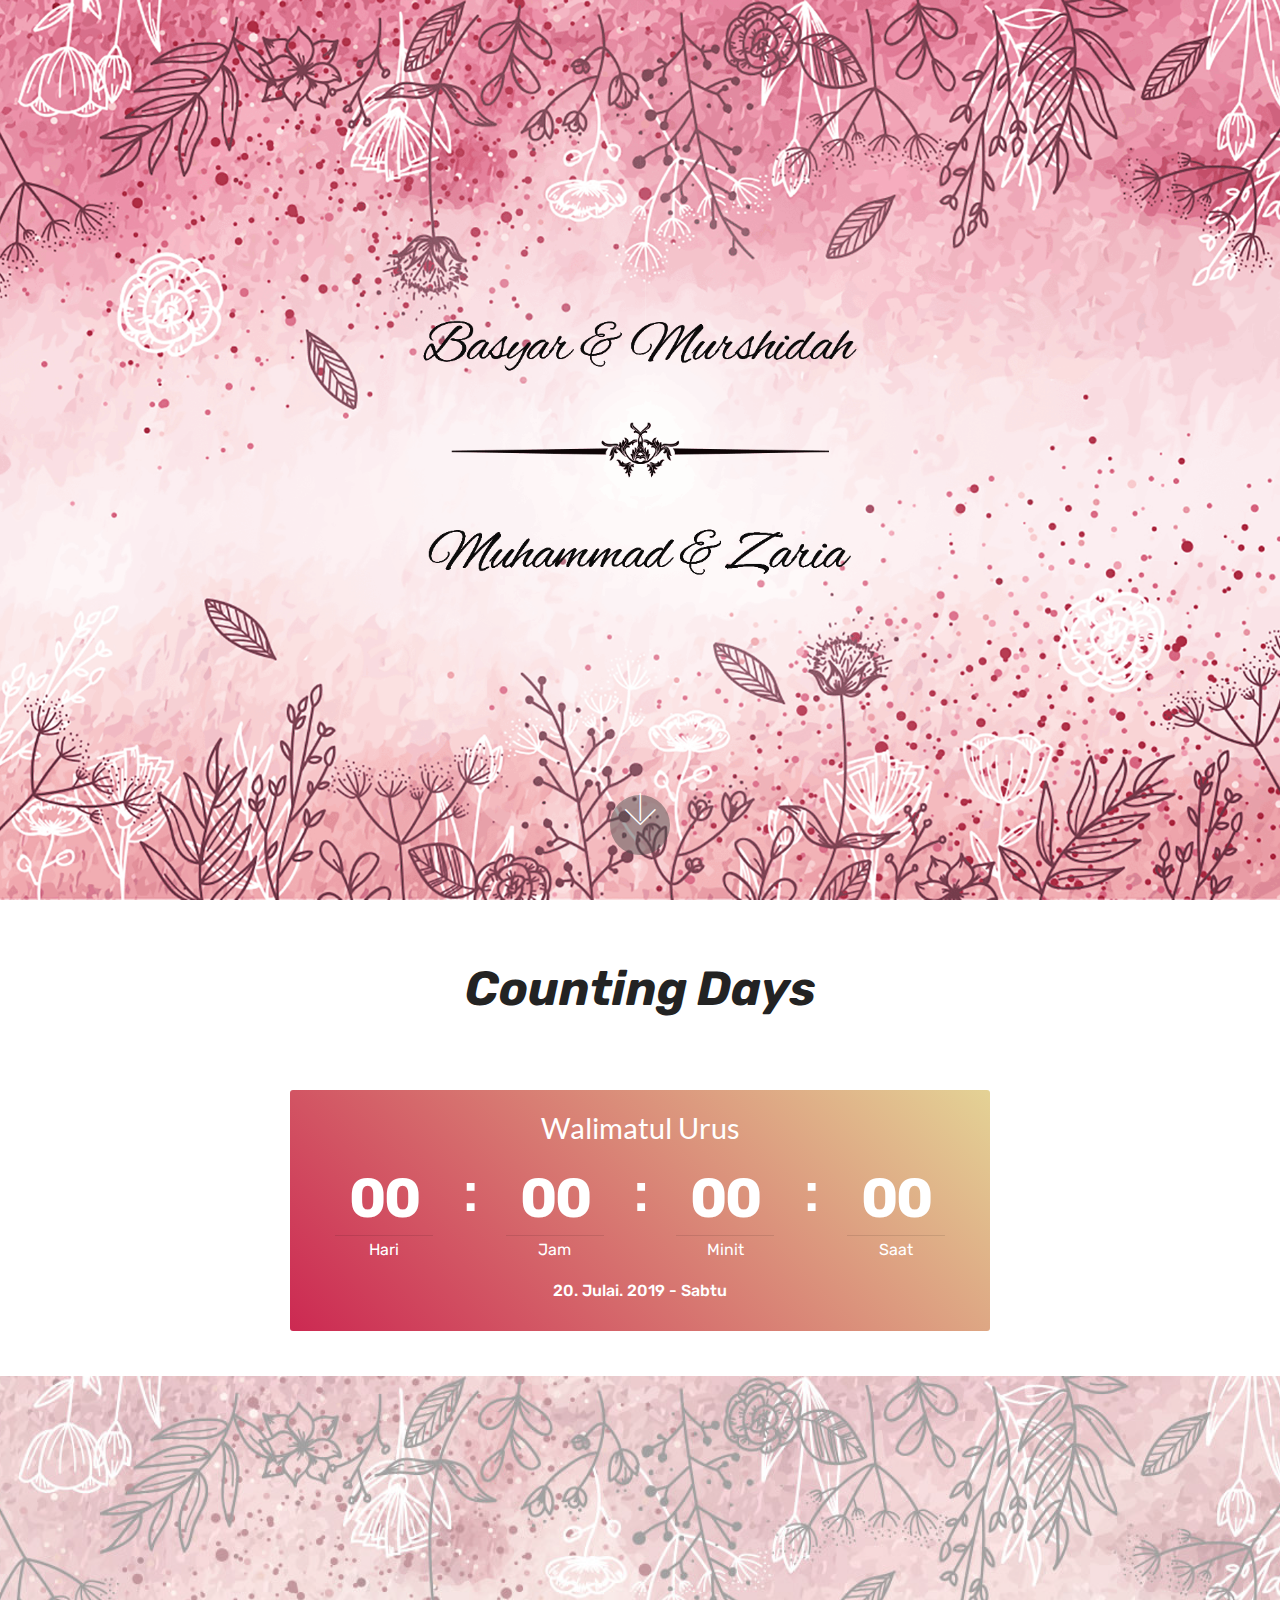
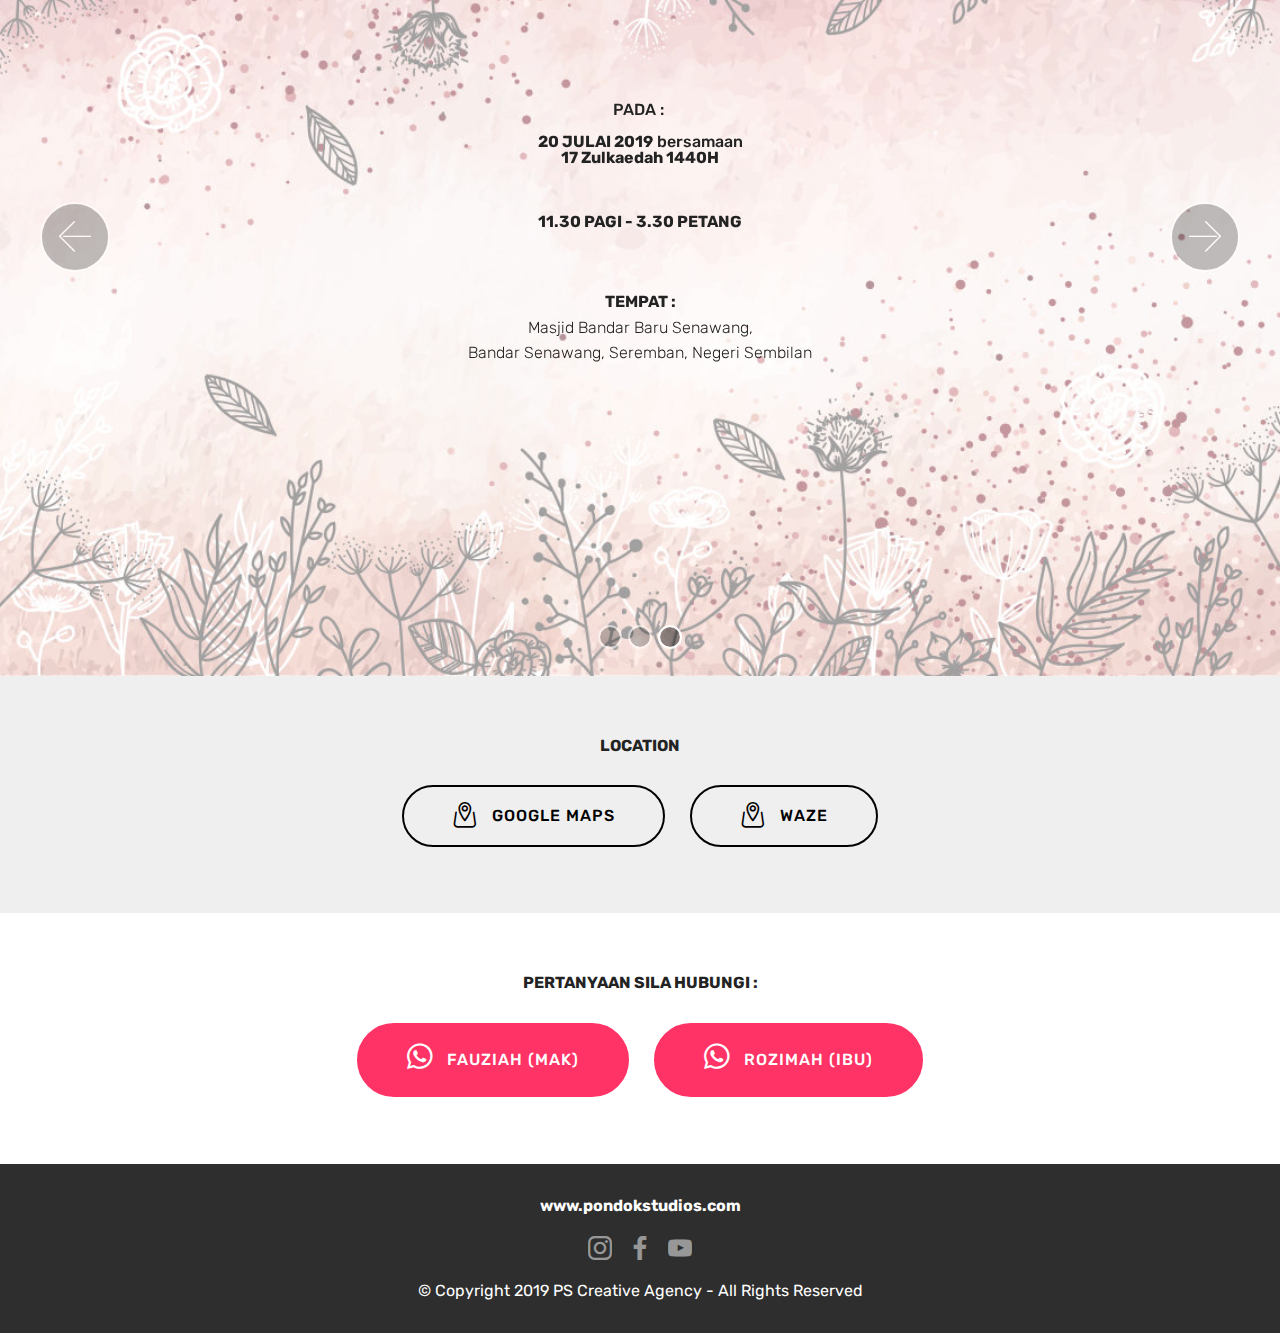
==== commit 94ecee0e: "create github pages" ====
--- a/index.html
+++ b/index.html
@@ -34,7 +34,7 @@
     <div class="container align-center">
         <div class="row justify-content-md-center">
             <div class="mbr-white col-md-10">
-                
+                <h1 class="mbr-section-title mbr-bold pb-3 mbr-fonts-style display-7"></h1>
                 
                 
                 
@@ -48,7 +48,7 @@
     </div>
 </section>
 
-<section class="engine"><a href="https://mobirise.info/o">portfolio web templates</a></section><section class="countdown2 cid-rtN28F93nE" id="countdown2-3">
+<section class="engine"><a href="https://mobirise.info/q">free responsive website templates</a></section><section class="countdown2 cid-rtN28F93nE" id="countdown2-3">
 
     
 
--- a/assets/mobirise/css/mbr-additional.css
+++ b/assets/mobirise/css/mbr-additional.css
@@ -1411,7 +1411,7 @@
   box-shadow: none !important;
 }
 .cid-rtZhY88gd7 {
-  background-image: url("../../../assets/images/basyar-dan-muhammad-1200x800.jpg");
+  background-image: url("../../../assets/images/untitled-1-2000x1333.png");
 }
 .cid-rtZhY88gd7 .mbr-text,
 .cid-rtZhY88gd7 .mbr-section-btn {
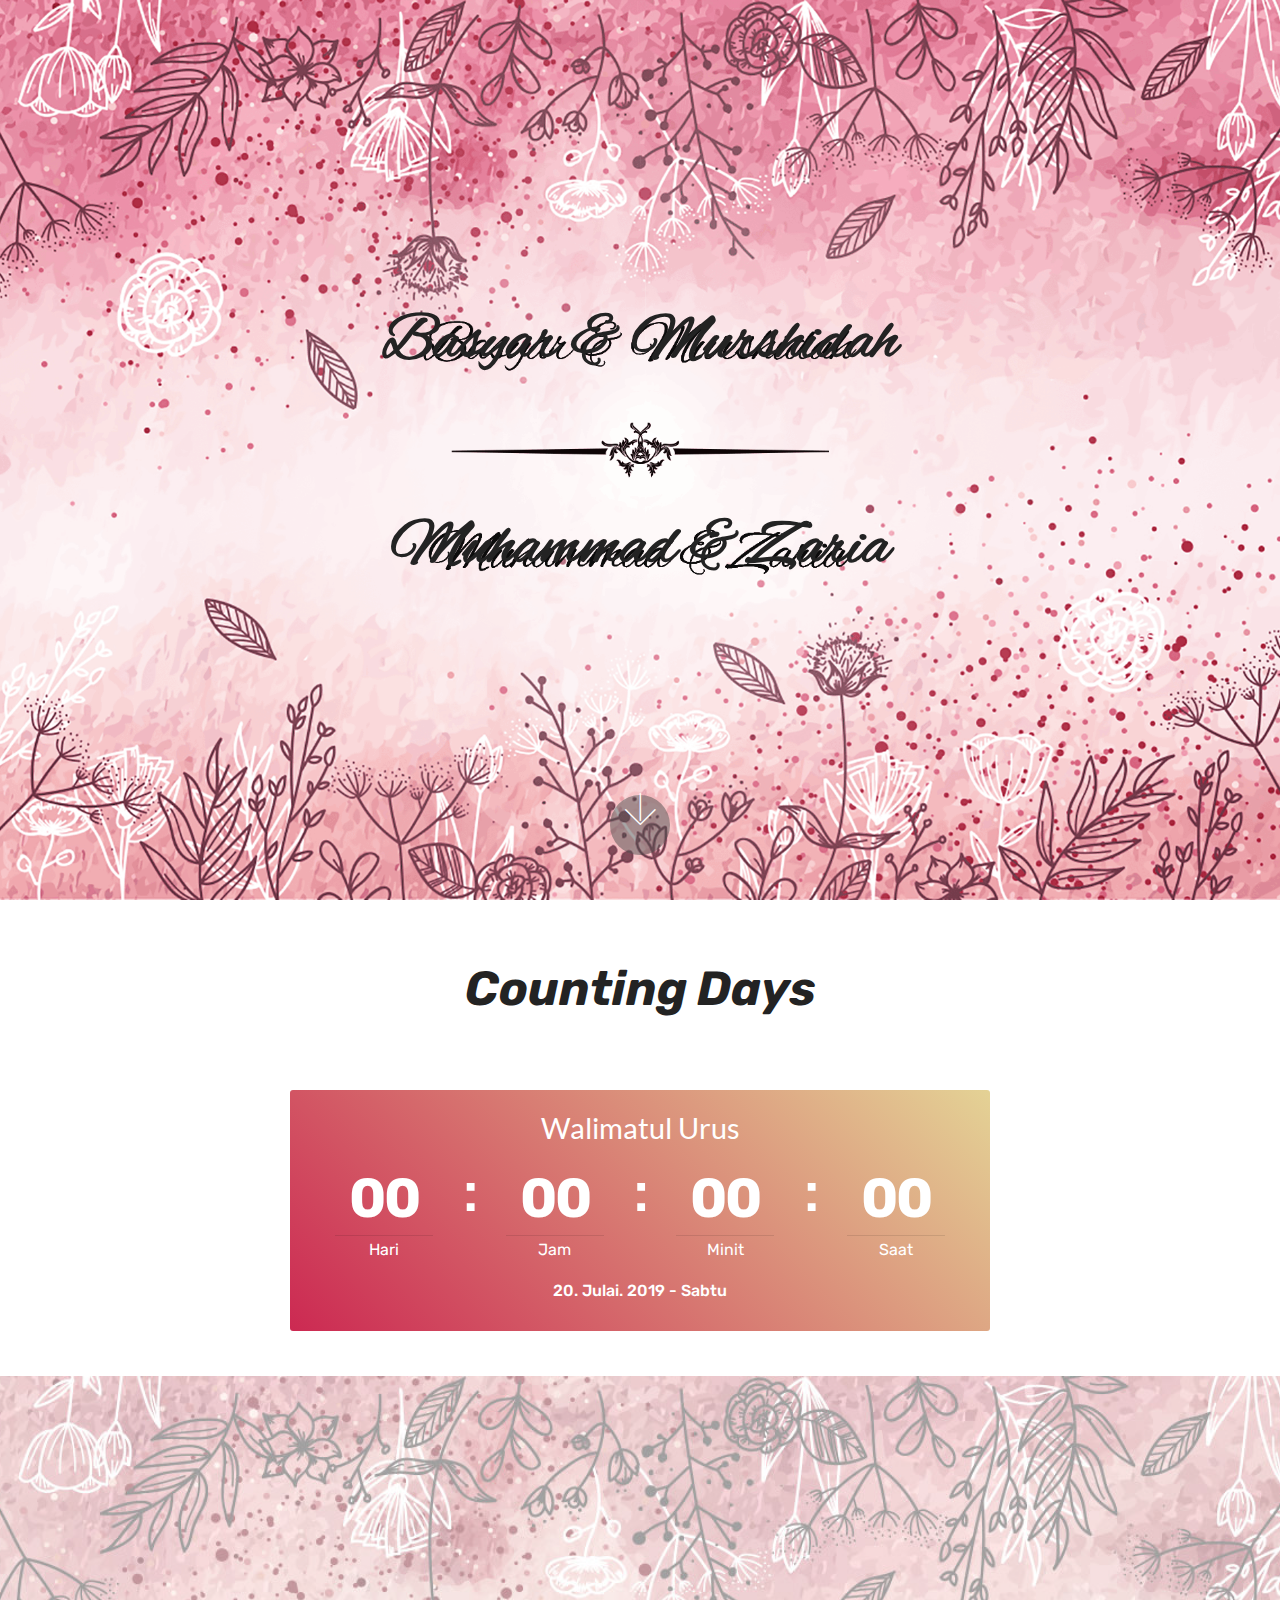
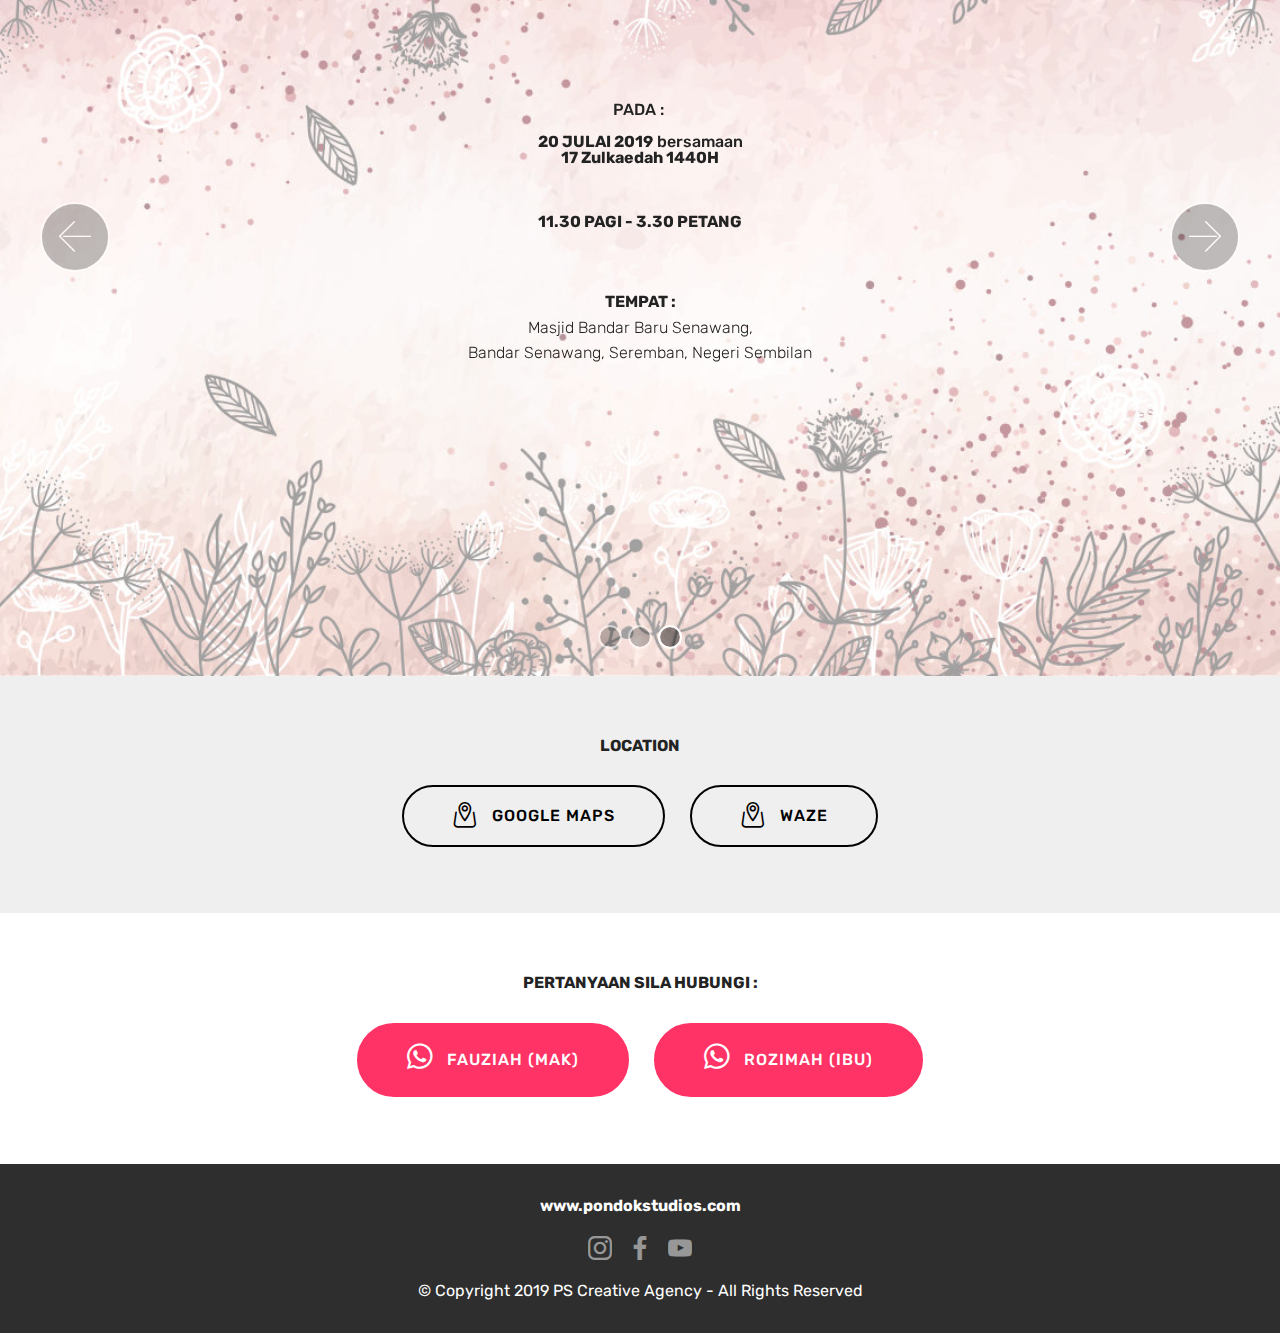
==== commit 3e7c3c10: "create github pages" ====
--- a/index.html
+++ b/index.html
@@ -36,7 +36,183 @@
             <div class="mbr-white col-md-10">
                 <h1 class="mbr-section-title mbr-bold pb-3 mbr-fonts-style display-7"></h1>
                 
-                
+                <p class="mbr-text pb-3 mbr-fonts-style display-5"><strong>Basyar &amp; Murshidah</strong><br><path d="M87.5,12.9c-0.2-0.1-0.4-0.3-0.6-0.5c-0.2-0.2-0.3-0.4-0.4-0.7c-0.1-0.3-0.1-0.5,0-0.7c0-0.2,0.3-0.4,0.6-0.6
+<br>	c0.3,0.4,0.6,0.8,1,1.1c0.3,0.3,0.8,0.5,1.2,0.6c0.4,0.2,0.9,0.3,1.3,0.3c0.5,0,0.9,0.1,1.4,0.1c0.3,0,0.6,0,1-0.1
+<br>	c0.3,0,0.7-0.1,1-0.1c0.3,0,0.6,0,0.9,0c0.3,0,0.6,0.1,0.8,0.3c0.2,0.1,0.3,0.2,0.4,0.4c0.1,0.2,0.2,0.3,0.2,0.5
+<br>	c0,0.2,0.1,0.3,0.1,0.5c0,0.2,0.1,0.3,0.1,0.5c-0.3-0.5-0.7-0.8-1-1c-0.4-0.2-0.8-0.3-1.2-0.3c-0.4,0-0.9,0-1.3,0
+<br>	c-0.5,0-0.9,0.1-1.3,0.1c-0.3,0-0.7,0-1,0c-0.4,0-0.7-0.1-1.1-0.1c-0.4-0.1-0.7-0.2-1-0.4c-0.4-0.2-0.7-0.4-1-0.7
+<br>	c0.3,0.4,0.6,0.7,1.1,0.9c0.5,0.2,1,0.3,1.5,0.4c0.5,0.1,1,0.1,1.6,0c0.5,0,1.1,0,1.6,0c0.5,0,0.9,0,1.2,0c0.4,0,0.6,0.1,0.7,0.3
+<br>	c-0.3,0-0.7,0-1,0c-0.4,0-0.8,0.1-1.1,0.1c-0.4,0.1-0.8,0.1-1.2,0.2c-0.3,0.1-0.7,0.1-1,0.1c-0.3,0-0.5,0-0.9,0
+<br>	c-0.3,0-0.6-0.1-0.9-0.2c-0.3-0.1-0.6-0.2-0.9-0.3C87.9,13.2,87.7,13.1,87.5,12.9L87.5,12.9z M90.9,21.8c0.2-0.2,0.4-0.5,0.5-0.8
+<br>	c0.1-0.4,0.3-0.8,0.4-1.1c0.1-0.4,0.2-0.8,0.3-1c0.1-0.3,0.1-0.5,0.2-0.5c-0.2,0.3-0.4,0.6-0.7,0.7c-0.3,0.2-0.6,0.1-0.9-0.1
+<br>	c0.3-0.2,0.5-0.5,0.6-1c0.1-0.4,0.2-0.9,0.4-1.4c0.1-0.5,0.3-1,0.6-1.4c0.3-0.5,0.7-0.8,1.2-1.1c-0.5,0.4-0.8,0.9-1.1,1.4
+<br>	c-0.2,0.5-0.3,1.1-0.3,1.7c0-0.3,0.1-0.7,0.3-1.1c0.2-0.4,0.3-0.8,0.5-1.1c0.2-0.3,0.4-0.6,0.7-0.8c0.3-0.3,0.5-0.4,0.7-0.4
+<br>	c-0.4,0.4-0.8,0.8-0.9,1.3c-0.2,0.5-0.3,1.1-0.4,1.7c-0.1,0.6-0.2,1.2-0.2,1.8c0,0.6-0.2,1.2-0.4,1.7c0.2-0.2,0.3-0.5,0.4-0.9
+<br>	c0.1-0.4,0.1-0.8,0.2-1.3c0-0.5,0.1-0.9,0.2-1.4c0-0.5,0.1-0.8,0.2-1.1c0-0.2,0.2-0.4,0.3-0.6c0.2-0.3,0.3-0.5,0.5-0.7
+<br>	c0.2-0.2,0.4-0.3,0.6-0.4c0.2-0.1,0.4-0.1,0.6,0.1c-0.3,0-0.5,0.2-0.8,0.3c-0.2,0.2-0.4,0.4-0.5,0.6c-0.2,0.2-0.3,0.5-0.3,0.8
+<br>	c0,0.3,0,0.5,0,0.8c0-0.5,0-0.8,0.2-1.2c0.2-0.3,0.4-0.6,0.6-0.8c0.3-0.2,0.5-0.3,0.8-0.3c0.3,0,0.5,0.1,0.7,0.3
+<br>	c-0.3,0-0.5,0-0.7,0.1c-0.2,0.1-0.3,0.2-0.5,0.3c-0.1,0.2-0.2,0.3-0.3,0.5c0,0.2-0.1,0.4,0,0.5c0,0.7,0.4,1.1,1,1.3
+<br>	c-0.1,0.3-0.2,0.4-0.4,0.5c-0.2,0.1-0.4,0.2-0.6,0.2c-0.2,0-0.4-0.1-0.6-0.3c-0.2-0.1-0.4-0.3-0.5-0.6c-0.1,0.4-0.1,0.8-0.1,1.1
+<br>	c0,0.3,0,0.7-0.1,1c0,0.3-0.1,0.7-0.3,1c-0.1,0.3-0.3,0.6-0.5,0.9c-0.2,0.2-0.5,0.4-0.8,0.6C91.6,21.7,91.3,21.8,90.9,21.8
+<br>	L90.9,21.8z M102.1,31.5c0-0.2,0-0.4-0.1-0.5c0-0.1-0.1-0.3-0.2-0.4c-0.1-0.1-0.1-0.2-0.2-0.3c0-0.1-0.1-0.3-0.2-0.3
+<br>	c0-0.1,0-0.2,0-0.3c0-0.1,0-0.3,0-0.4c0-0.2,0-0.3,0-0.4c0-0.1-0.1-0.3-0.2-0.4c-0.1,0.4-0.3,0.7-0.5,0.7c-0.3,0.1-0.6,0-0.9-0.3
+<br>	c0.4-0.3,0.6-0.7,0.7-1.1c0.1-0.4,0.2-0.9,0.3-1.3c-0.3,0.4-0.7,0.6-1,0.6c-0.4,0-0.7-0.2-1-0.5c0.2-0.1,0.3-0.2,0.5-0.3
+<br>	c0.2-0.1,0.3-0.3,0.5-0.4c0.1-0.2,0.3-0.3,0.3-0.4c0.1-0.1,0.2-0.2,0.1-0.3c0,0-0.1,0-0.2,0c-0.1,0-0.3,0.1-0.4,0.1
+<br>	c-0.2,0-0.3,0.1-0.5,0.1c-0.2,0-0.4,0-0.7-0.1c-0.2-0.1-0.3-0.2-0.5-0.3c-0.2-0.1-0.3-0.2-0.5-0.3c-0.2-0.1-0.3-0.1-0.5-0.2
+<br>	c-0.2,0-0.3,0-0.5,0c0-0.3,0-0.5,0.2-0.6c0.2-0.1,0.5-0.2,0.7-0.2c-0.2-0.1-0.4-0.2-0.6-0.3c-0.1-0.1-0.3-0.2-0.3-0.4
+<br>	c-0.1-0.3-0.3-0.7-0.6-1c-0.3-0.3-0.6-0.5-1-0.7c0.2-0.1,0.3-0.2,0.5-0.3c0.2,0,0.4,0,0.6,0c0.2,0,0.4,0.1,0.6,0.2
+<br>	c0.2,0.1,0.4,0.2,0.5,0.3c0.1,0.1,0.2,0.3,0.3,0.4c0,0.2,0.1,0.3,0.2,0.4c0,0.2,0.1,0.3,0.2,0.4c0.1,0.1,0.2,0.2,0.3,0.3
+<br>	c-0.1-0.3-0.1-0.6,0.1-0.8c0.1-0.2,0.4-0.2,0.7-0.2c0,0.3,0.1,0.5,0.2,0.7c0.1,0.2,0.3,0.3,0.5,0.4c0.2,0.1,0.4,0.1,0.6,0.1
+<br>	c0.2,0,0.4,0,0.6,0c0.2,0,0.4-0.1,0.6-0.2c0.2-0.1,0.5-0.3,0.7-0.4c0.2-0.1,0.5-0.2,0.7-0.3c0.3,0,0.5,0,0.7,0.1
+<br>	c-0.8,0.9-1.7,1.4-2.5,1.6c-0.8,0.2-1.8,0-2.8-0.4c0.5,0.3,1,0.5,1.4,0.6c0.5,0.1,0.9,0.1,1.4,0c0.4-0.1,0.9-0.3,1.3-0.5
+<br>	c0.5-0.3,0.9-0.5,1.4-0.8c-0.1,0.1-0.3,0.3-0.5,0.4c-0.2,0.2-0.4,0.3-0.6,0.5c-0.2,0.1-0.4,0.3-0.5,0.5c-0.1,0.2-0.3,0.3-0.3,0.3
+<br>	c0.2-0.1,0.3-0.2,0.5-0.3c0.2-0.1,0.4-0.3,0.6-0.4c0.2-0.2,0.4-0.3,0.6-0.5c0.2-0.1,0.3-0.2,0.5-0.3c-0.5,0.3-0.9,0.8-1.2,1.2
+<br>	c-0.3,0.5-0.6,0.9-0.8,1.4c-0.2,0.5-0.3,0.9-0.3,1.4c0,0.5,0,0.9,0.1,1.3c0-0.3,0-0.7,0-1.1c0-0.4,0.1-0.8,0.3-1.3
+<br>	c0.1-0.4,0.3-0.8,0.5-1.2c0.3-0.4,0.5-0.7,0.8-0.9c-0.2,0.4-0.4,0.7-0.5,1.1c-0.1,0.3-0.2,0.7-0.2,0.9c0.1-0.5,0.3-0.9,0.6-1.4
+<br>	c0.3-0.5,0.6-0.8,1.1-1c-0.1,0.1-0.2,0.3-0.2,0.5c-0.1,0.2-0.1,0.3,0,0.5c0-0.2,0.2-0.4,0.4-0.6c0.2-0.2,0.5-0.3,0.7-0.3
+<br>	c-0.3,0.3-0.4,0.6-0.4,0.9c0,0.3,0.1,0.6,0.3,0.9c-0.1,0.1-0.3,0.2-0.4,0.2c-0.1,0-0.3,0-0.3-0.1c-0.1,0-0.2-0.1-0.3-0.3
+<br>	c-0.1-0.1-0.2-0.2-0.3-0.3c-0.2,0.2-0.3,0.5-0.3,0.7c0,0.3,0,0.5,0,0.7c0.1,0.2,0.2,0.4,0.3,0.6c0.2,0.1,0.3,0.3,0.5,0.3
+<br>	c-0.2,0.2-0.4,0.3-0.7,0.4c-0.3,0-0.5-0.1-0.7-0.5c-0.2,0.3-0.3,0.6-0.1,0.9c0.1,0.3,0.3,0.6,0.6,0.8c-0.2,0.1-0.4,0.2-0.6,0
+<br>	c-0.3-0.1-0.5-0.3-0.7-0.5c-0.1,0-0.1,0.1-0.1,0.2c0,0.1,0.1,0.2,0.2,0.3c0.1,0.1,0.2,0.3,0.3,0.4c0.1,0.1,0.1,0.3,0.1,0.5
+<br>	c0,0.3,0,0.6-0.1,0.9C102.6,31.1,102.4,31.3,102.1,31.5L102.1,31.5z M94.9,15.4c0-0.2,0.1-0.3,0.3-0.5c0.1-0.1,0.3-0.2,0.5-0.3
+<br>	c0.2-0.1,0.4-0.1,0.6-0.1c0.3,0,0.5,0.1,0.6,0.3c0-0.1,0-0.3,0-0.4c0-0.1-0.1-0.3-0.2-0.4c-0.1-0.1-0.1-0.3-0.2-0.4
+<br>	c-0.1-0.1-0.1-0.3-0.1-0.5c0-0.2,0-0.3,0-0.5c0-0.2,0.1-0.3,0.1-0.5c0-0.1,0.1-0.3,0.1-0.5c0-0.1,0-0.3-0.1-0.5
+<br>	c0.4,0,0.6,0.1,0.8,0.3c0.2,0.2,0.3,0.4,0.3,0.6c0,0.2,0.1,0.4,0.1,0.6c0,0.2,0,0.3,0,0.4c0.1-0.1,0.2-0.2,0.2-0.4
+<br>	c0-0.1,0-0.3,0-0.4c0-0.2-0.1-0.3-0.1-0.5c0-0.1,0-0.3,0-0.4c0-0.1,0.1-0.2,0.2-0.3c0.1-0.1,0.2-0.3,0.3-0.4
+<br>	c0.1-0.2,0.1-0.3,0.1-0.5c0-0.1,0-0.3-0.1-0.4c0.3,0,0.6,0,0.8,0.3c0.1,0.3,0.2,0.5,0.1,0.8c0.3,0,0.5-0.1,0.6-0.3
+<br>	c0.1-0.2,0.2-0.4,0.2-0.7c0-0.3-0.1-0.5-0.2-0.8c-0.2-0.3-0.4-0.5-0.6-0.7c0.2-0.1,0.4-0.1,0.8,0c0.3,0.1,0.6,0.2,0.9,0.4
+<br>	c0.3,0.2,0.5,0.5,0.8,0.8c0.2,0.3,0.3,0.7,0.2,1.1c0,0.2-0.1,0.4-0.2,0.6c-0.1,0.2-0.3,0.3-0.4,0.5c-0.1,0.2-0.3,0.3-0.4,0.4
+<br>	c-0.2,0.1-0.3,0.3-0.3,0.5c0.2-0.1,0.4-0.1,0.7-0.1c0.3,0,0.5,0,0.7,0.2c0.2,0.1,0.4,0.3,0.5,0.5c0.1,0.2,0.1,0.5,0,0.8
+<br>	c-1-0.4-1.7-0.2-2.1,0.5c-0.2,0.3-0.3,0.6-0.3,1c0,0.4,0.1,0.7,0.2,1c0.6,1.4,1.3,2.6,2.3,3.4c1,0.9,1.9,1.6,2.9,1.9
+<br>	c1,0.4,2,0.6,2.9,0.5c1-0.1,1.7-0.4,2.3-0.9c0.3,0,0.5,0,0.8,0c0.3,0,0.5,0.1,0.8,0.2c-0.8,0.7-1.5,1.1-2.3,1.4
+<br>	c-0.8,0.3-1.6,0.3-2.4,0.3c-0.8,0-1.6-0.3-2.4-0.6c-0.8-0.3-1.5-0.8-2.1-1.4c-0.7-0.5-1.3-1.2-1.8-2c-0.5-0.8-1-1.6-1.3-2.5
+<br>	c-0.3-1-0.4-1.7-0.2-2.3c0.2-0.5,0.7-1.1,1.6-1.5c-0.7,0.2-1.2,0.5-1.5,0.9c-0.3,0.4-0.4,0.8-0.5,1.3c0,0.5,0,1,0.2,1.4
+<br>	c0.2,0.5,0.3,0.9,0.5,1.3c-0.5-0.6-0.8-1.3-1.1-1.9c-0.2-0.7-0.3-1.3-0.1-1.8c0.1-0.4,0.3-0.8,0.6-1.2c0.3-0.5,0.6-0.9,0.8-1.3
+<br>	c0.3-0.5,0.4-0.9,0.5-1.3c0.1-0.4,0-0.7-0.2-0.9c0.1,0.3,0.1,0.7-0.1,1c-0.2,0.4-0.4,0.8-0.6,1.2c-0.3,0.4-0.5,0.8-0.8,1.2
+<br>	c-0.3,0.4-0.4,0.8-0.5,1.2c-0.1,0.3-0.1,0.6-0.1,1.1c0,0.4,0.1,0.8,0.3,1.2c0.1,0.4,0.3,0.8,0.6,1.2c0.3,0.4,0.6,0.7,1,1
+<br>	c-0.8-0.5-1.3-1-1.6-1.6c-0.3-0.6-0.5-1.3-0.6-1.9c0-0.6,0-1.3,0.1-1.8c0.2-0.5,0.3-1.1,0.5-1.5c0,0.1-0.2,0.3-0.3,0.6
+<br>	c-0.1,0.3-0.3,0.6-0.4,1c-0.1,0.4-0.2,0.8-0.3,1.3c0,0.5,0,1,0.3,1.5c0.2,0.5,0.5,1.1,0.9,1.6c0.5,0.6,1.1,1.1,1.9,1.7
+<br>	c-0.5-0.1-0.9-0.3-1.3-0.5c-0.4-0.3-0.8-0.6-1.1-1c-0.3-0.3-0.7-0.7-1-1.1c-0.3-0.4-0.6-0.7-0.9-1c-0.3-0.3-0.5-0.5-0.8-0.7
+<br>	C95.5,15.3,95.2,15.3,94.9,15.4L94.9,15.4z M105.8,21.8c-0.4-0.7-0.5-1.4-0.4-2.3c0.2-0.8,0.4-1.7,0.8-2.6c0.4-0.8,0.8-1.7,1.3-2.5
+<br>	c0.5-0.8,1-1.5,1.4-2c-0.1,0.5-0.3,1.1-0.5,1.7c-0.2,0.6-0.5,1.2-0.7,1.7c0.5-0.8,1-1.7,1.2-2.6c0.3-0.9,0.4-1.8,0.5-2.8
+<br>	c0-0.6-0.1-1.3-0.3-1.9c-0.3-0.7-0.6-1.2-1-1.7c-0.3-0.2-0.5-0.4-0.7-0.6c-0.2-0.2-0.5-0.3-0.7-0.5c-0.3-0.1-0.5-0.2-0.8-0.2
+<br>	c-0.3,0-0.5,0.1-0.8,0.2c-0.2-0.2-0.3-0.5-0.2-0.8c0.1-0.3,0.4-0.5,0.9-0.5c-0.2-0.3-0.5-0.5-0.9-0.6c-0.4-0.2-0.8-0.4-1.1-0.6
+<br>	c-0.4-0.2-0.6-0.5-0.8-0.9c-0.2-0.3-0.2-0.8-0.1-1.5c0-0.2,0.1-0.3,0.2-0.5c0.1-0.1,0.3-0.2,0.4-0.3c0.2-0.1,0.3-0.1,0.5-0.2
+<br>	c0.2,0,0.3,0,0.5,0.1c-0.1,0.4-0.1,0.8,0,1.2c0.1,0.4,0.4,0.8,0.8,1.1c0.4,0.4,0.9,0.8,1.3,1.2c0.5,0.5,1,0.9,1.4,1.4
+<br>	c0.5,0.5,0.8,1,1.2,1.5c0.3,0.5,0.5,0.9,0.6,1.3c-0.3-0.5-0.7-1-1.1-1.4c-0.4-0.5-0.9-0.8-1.3-1.2c-0.4-0.4-0.9-0.8-1.3-1.1
+<br>	c-0.5-0.3-0.9-0.7-1.3-1c-0.4-0.3-0.6-0.7-0.8-1.1c-0.2-0.4-0.3-0.8-0.3-1.2c-0.1,0.4-0.2,0.8,0,1.1c0.1,0.4,0.3,0.8,0.6,1
+<br>	c0.3,0.3,0.5,0.5,0.9,0.8c0.4,0.3,0.7,0.5,1.1,0.8c0.3,0.3,0.7,0.5,1,0.7c0.3,0.3,0.6,0.5,0.8,0.8c0.6,0.7,1.1,1.4,1.4,2.2
+<br>	c0.3,0.8,0.5,1.6,0.5,2.4c0,1.1-0.2,2.1-0.6,3c-0.5,0.9-1,1.8-1.6,2.6c0.2-0.2,0.4-0.3,0.6-0.3c0.3,0,0.4,0,0.6,0.2
+<br>	c0.2,0.1,0.3,0.3,0.3,0.5c0,0.2,0,0.4-0.1,0.7c-0.3-0.1-0.5-0.1-0.8-0.1c-0.3,0-0.5,0.1-0.7,0.3c-0.2,0.2-0.4,0.3-0.5,0.5
+<br>	c-0.1,0.2-0.2,0.4-0.2,0.6c0.3-0.1,0.6,0,0.9,0c0.3,0.1,0.5,0.3,0.7,0.5c0.2,0.2,0.3,0.5,0.2,0.8c0,0.3-0.2,0.7-0.5,1.1
+<br>	c0-0.3-0.2-0.5-0.4-0.6c-0.2-0.1-0.4-0.2-0.6-0.3c-0.3,0-0.5,0-0.6,0.1c-0.2,0.1-0.3,0.3-0.4,0.5c-0.1,0.2-0.2,0.4-0.2,0.6
+<br>	c0,0.2,0,0.4,0,0.6c-0.1-0.2-0.2-0.5-0.3-0.7c0-0.3,0-0.5,0-0.8c0.1-0.3,0.2-0.5,0.4-0.7c0.2-0.2,0.5-0.3,0.8-0.3
+<br>	c0.4,0,0.6,0,0.9,0.2c0.2,0.2,0.4,0.4,0.6,0.8c0-0.5-0.2-0.8-0.4-0.9c-0.3-0.2-0.5-0.3-0.8-0.3c-0.3,0-0.6,0-0.8,0.2
+<br>	c-0.3,0.1-0.5,0.3-0.7,0.4c0.1-0.6,0.3-1.3,0.8-1.9c0.3-0.4,0.7-0.7,1.2-0.8c0.5-0.1,0.9-0.2,1.3-0.1c-0.5-0.2-0.9-0.2-1.3-0.1
+<br>	c-0.4,0.1-0.8,0.3-1.1,0.6c-0.2,0.2-0.4,0.5-0.6,0.8c-0.2,0.4-0.3,0.8-0.4,1.2c-0.1,0.4-0.1,0.8-0.1,1.3
+<br>	C105.7,21.1,105.7,21.5,105.8,21.8L105.8,21.8z M104.2,21c-0.1-0.2-0.2-0.4-0.3-0.6c0-0.3-0.1-0.5-0.2-0.7c-0.1-0.2-0.2-0.4-0.3-0.6
+<br>	c-0.1-0.2-0.3-0.4-0.5-0.5c0.2-0.5,0.5-0.7,0.8-0.6c0.3,0.1,0.5,0.3,0.8,0.7c0-0.1,0-0.2-0.1-0.3c0-0.1-0.1-0.2-0.2-0.3
+<br>	c-0.1-0.1-0.1-0.3-0.2-0.4c-0.1-0.2-0.1-0.3-0.1-0.5c0-0.2,0-0.3,0-0.4c0-0.1,0.1-0.2,0.1-0.3c0-0.1,0-0.3,0-0.4
+<br>	c0-0.1,0-0.3-0.1-0.5c0.3-0.1,0.5-0.2,0.6-0.1c0.2,0.1,0.3,0.2,0.4,0.4c0.1,0.2,0.1,0.4,0.1,0.7c0,0.3,0,0.5,0,0.6
+<br>	c0.1-0.1,0.3-0.3,0.3-0.5c0.1-0.3,0.1-0.5,0.1-0.8c0-0.3,0-0.6,0-0.9c0-0.3-0.1-0.5-0.2-0.7c0.2,0,0.3,0,0.5,0
+<br>	c0.1,0,0.3,0.2,0.3,0.3c0.1,0.2,0.2,0.3,0.2,0.5c0,0.2,0,0.4-0.1,0.6c0.3-0.3,0.4-0.7,0.5-1.1c0.1-0.4,0.3-0.9,0.5-1.3
+<br>	c0.1-0.5,0.4-0.9,0.6-1.4c0.3-0.5,0.7-1,1.3-1.4c0,0.3,0,0.5,0,0.8c0,0.3-0.1,0.5-0.2,0.8c-0.5,0.6-1,1.3-1.4,2
+<br>	c-0.5,0.7-0.9,1.4-1.3,2.2c-0.3,0.8-0.6,1.5-0.8,2.2c-0.2,0.8-0.3,1.5-0.3,2.2c-0.2-0.3-0.3-0.5-0.3-0.8c0-0.3-0.1-0.6-0.1-0.9
+<br>	c0-0.3,0-0.6,0-0.9c0-0.3,0-0.5-0.1-0.6c0,0.3,0,0.6,0,1c0,0.4-0.1,0.7-0.1,1.1c0,0.4,0,0.7,0.1,1.1c0.1,0.4,0.3,0.8,0.6,1.2
+<br>	c-0.2-0.1-0.4-0.3-0.7-0.4C104.4,21.3,104.3,21.1,104.2,21L104.2,21z M110.5,11.2l0-0.5c0.2,0,0.4-0.1,0.6-0.1c0.3,0,0.5,0,0.8,0.1
+<br>	c0.3,0,0.6,0.1,0.9,0.2c0.3,0.1,0.6,0.2,0.8,0.3c-0.4-0.3-0.8-0.6-1.4-0.7c-0.5-0.1-1.1-0.2-1.9-0.2l0-0.4c0.3-0.1,0.6-0.2,1.1-0.2
+<br>	c0.5,0,0.8,0,1.2,0.2c0.3,0.1,0.5,0.3,0.7,0.4c0.3,0.2,0.5,0.3,0.7,0.5c0.3,0.2,0.5,0.3,0.7,0.5c0.3,0.1,0.5,0.3,0.8,0.3
+<br>	c0.2,0.1,0.4,0.1,0.5,0.1s0.3,0,0.5-0.2c0.1,0.2,0.1,0.4,0,0.6c0,0.2-0.2,0.3-0.3,0.5c-0.2,0.1-0.3,0.2-0.6,0.3
+<br>	c-0.2,0-0.4,0.1-0.6,0c-0.4,0-0.7-0.2-0.9-0.4c-0.2-0.2-0.4-0.4-0.7-0.6c0,0.3,0,0.5-0.1,0.7c-0.2,0.2-0.4,0.3-0.7,0.3
+<br>	c0.1-0.4,0.1-0.7,0-1c-0.2-0.3-0.3-0.4-0.6-0.5c-0.3-0.1-0.5-0.2-0.8-0.3C111,11.2,110.7,11.2,110.5,11.2L110.5,11.2z"><path d="M130,12.9c0.2-0.1,0.4-0.3,0.6-0.5c0.2-0.2,0.3-0.4,0.4-0.7c0.1-0.3,0.1-0.5,0-0.7c-0.1-0.2-0.3-0.4-0.6-0.6
+<br>	c-0.3,0.4-0.5,0.8-0.9,1.1c-0.4,0.3-0.8,0.5-1.2,0.6c-0.4,0.2-0.9,0.3-1.3,0.3c-0.5,0-0.9,0.1-1.4,0.1c-0.3,0-0.6,0-1-0.1
+<br>	c-0.4,0-0.7-0.1-1-0.1c-0.3,0-0.7,0-1,0c-0.3,0-0.5,0.1-0.8,0.3c-0.2,0.1-0.3,0.2-0.4,0.4c-0.1,0.2-0.1,0.3-0.2,0.5
+<br>	c0,0.2-0.1,0.3-0.1,0.5c0,0.2-0.1,0.3-0.1,0.5c0.3-0.5,0.7-0.8,1.1-1c0.4-0.2,0.8-0.3,1.3-0.3c0.4,0,0.8,0,1.3,0
+<br>	c0.4,0,0.8,0.1,1.2,0.1c0.3,0,0.7,0,1,0c0.3,0,0.7-0.1,1-0.1c0.3-0.1,0.7-0.2,1.1-0.4c0.3-0.2,0.7-0.4,1-0.7
+<br>	c-0.3,0.4-0.7,0.7-1.1,0.9c-0.5,0.2-1,0.3-1.5,0.4c-0.5,0.1-1.1,0.1-1.6,0c-0.6,0-1.1,0-1.6,0c-0.5,0-0.9,0-1.3,0
+<br>	c-0.3,0-0.6,0.1-0.7,0.3c0.3,0,0.7,0,1,0c0.4,0,0.8,0.1,1.2,0.1c0.4,0.1,0.8,0.1,1.1,0.2c0.4,0.1,0.7,0.1,1,0.1c0.3,0,0.5,0,0.9,0
+<br>	c0.3,0,0.6-0.1,0.9-0.2c0.3-0.1,0.6-0.2,0.9-0.3C129.5,13.2,129.8,13.1,130,12.9L130,12.9z M126.5,21.8c-0.2-0.2-0.4-0.5-0.5-0.8
+<br>	c-0.2-0.4-0.3-0.8-0.4-1.1c-0.2-0.4-0.3-0.8-0.3-1c0-0.3-0.1-0.5-0.2-0.5c0.2,0.3,0.4,0.6,0.8,0.7c0.3,0.2,0.6,0.1,0.9-0.1
+<br>	c-0.3-0.2-0.5-0.5-0.6-1c-0.1-0.4-0.3-0.9-0.4-1.4c-0.1-0.5-0.3-1-0.6-1.4c-0.3-0.5-0.6-0.8-1.2-1.1c0.5,0.4,0.8,0.9,1.1,1.4
+<br>	c0.2,0.5,0.3,1.1,0.3,1.7c0-0.3-0.1-0.7-0.3-1.1c-0.1-0.4-0.3-0.8-0.5-1.1c-0.2-0.3-0.4-0.6-0.7-0.8c-0.3-0.3-0.5-0.4-0.8-0.4
+<br>	c0.5,0.4,0.8,0.8,0.9,1.3c0.2,0.5,0.3,1.1,0.4,1.7c0,0.6,0.1,1.2,0.2,1.8c0.1,0.6,0.2,1.2,0.4,1.7c-0.2-0.2-0.3-0.5-0.4-0.9
+<br>	c-0.1-0.4-0.1-0.8-0.2-1.3c0-0.5-0.1-0.9-0.1-1.4c-0.1-0.5-0.1-0.8-0.2-1.1c-0.1-0.2-0.2-0.4-0.3-0.6c-0.1-0.3-0.3-0.5-0.5-0.7
+<br>	c-0.2-0.2-0.4-0.3-0.6-0.4c-0.2-0.1-0.4-0.1-0.6,0.1c0.3,0,0.5,0.2,0.8,0.3c0.2,0.2,0.4,0.4,0.5,0.6c0.1,0.2,0.2,0.5,0.3,0.8
+<br>	c0,0.3,0,0.5-0.1,0.8c0-0.5,0-0.8-0.2-1.2c-0.2-0.3-0.4-0.6-0.6-0.8c-0.3-0.2-0.5-0.3-0.8-0.3c-0.3,0-0.5,0.1-0.7,0.3
+<br>	c0.3,0,0.5,0,0.7,0.1c0.2,0.1,0.3,0.2,0.5,0.3c0.1,0.2,0.2,0.3,0.3,0.5c0,0.2,0.1,0.4,0.1,0.5c0,0.7-0.4,1.1-1,1.3
+<br>	c0,0.3,0.2,0.4,0.4,0.5c0.2,0.1,0.4,0.2,0.6,0.2c0.2,0,0.4-0.1,0.6-0.3c0.2-0.1,0.3-0.3,0.4-0.6c0.1,0.4,0.1,0.8,0.2,1.1
+<br>	c0,0.3,0,0.7,0.1,1c0,0.3,0.1,0.7,0.3,1c0.1,0.3,0.3,0.6,0.6,0.9c0.2,0.2,0.4,0.4,0.7,0.6C125.9,21.7,126.2,21.8,126.5,21.8
+<br>	L126.5,21.8z M115.3,31.5c0-0.2,0-0.4,0.1-0.5c0.1-0.1,0.1-0.3,0.2-0.4c0-0.1,0.1-0.2,0.2-0.3c0.1-0.1,0.1-0.3,0.2-0.3
+<br>	c0-0.1,0-0.2,0-0.3c0-0.1,0-0.3,0-0.4c0-0.2,0-0.3,0-0.4c0-0.1,0.1-0.3,0.2-0.4c0.1,0.4,0.3,0.7,0.5,0.7c0.3,0.1,0.5,0,0.8-0.3
+<br>	c-0.3-0.3-0.6-0.7-0.7-1.1c-0.1-0.4-0.2-0.9-0.3-1.3c0.3,0.4,0.7,0.6,1,0.6c0.4,0,0.7-0.2,1-0.5c-0.1-0.1-0.3-0.2-0.5-0.3
+<br>	c-0.2-0.1-0.3-0.3-0.5-0.4c-0.2-0.2-0.3-0.3-0.4-0.4c-0.1-0.1-0.1-0.2-0.1-0.3c0,0,0.1,0,0.2,0c0.1,0,0.3,0.1,0.4,0.1
+<br>	c0.1,0,0.3,0.1,0.5,0.1c0.2,0,0.5,0,0.7-0.1c0.2-0.1,0.4-0.2,0.5-0.3c0.1-0.1,0.3-0.2,0.5-0.3c0.2-0.1,0.3-0.1,0.5-0.2
+<br>	c0.2,0,0.3,0,0.5,0c0-0.3,0-0.5-0.2-0.6c-0.2-0.1-0.4-0.2-0.7-0.2c0.3-0.1,0.4-0.2,0.6-0.3c0.2-0.1,0.3-0.2,0.3-0.4
+<br>	c0.2-0.3,0.3-0.7,0.6-1c0.3-0.3,0.6-0.5,1-0.7c-0.2-0.1-0.3-0.2-0.5-0.3c-0.2,0-0.4,0-0.6,0c-0.2,0-0.4,0.1-0.6,0.2
+<br>	c-0.2,0.1-0.3,0.2-0.5,0.3c-0.1,0.1-0.2,0.3-0.2,0.4c-0.1,0.2-0.1,0.3-0.2,0.4c0,0.2-0.1,0.3-0.2,0.4c0,0.1-0.2,0.2-0.3,0.3
+<br>	c0.1-0.3,0.1-0.6,0-0.8c-0.2-0.2-0.4-0.2-0.7-0.2c0,0.3,0,0.5-0.2,0.7c-0.2,0.2-0.3,0.3-0.5,0.4c-0.2,0.1-0.4,0.1-0.6,0.1
+<br>	c-0.3,0-0.4,0-0.6,0c-0.2,0-0.4-0.1-0.6-0.2c-0.2-0.1-0.4-0.3-0.7-0.4c-0.2-0.1-0.5-0.2-0.7-0.3c-0.3,0-0.5,0-0.7,0.1
+<br>	c0.8,0.9,1.7,1.4,2.5,1.6c0.8,0.2,1.8,0,2.8-0.4c-0.5,0.3-1,0.5-1.4,0.6c-0.5,0.1-0.9,0.1-1.3,0c-0.5-0.1-0.9-0.3-1.3-0.5
+<br>	c-0.5-0.3-0.9-0.5-1.4-0.8c0.2,0.1,0.3,0.3,0.5,0.4c0.2,0.2,0.4,0.3,0.6,0.5c0.2,0.1,0.4,0.3,0.5,0.5c0.2,0.2,0.3,0.3,0.3,0.3
+<br>	c-0.1-0.1-0.3-0.2-0.5-0.3c-0.2-0.1-0.4-0.3-0.5-0.4c-0.2-0.2-0.4-0.3-0.6-0.5c-0.2-0.1-0.4-0.2-0.5-0.3c0.5,0.3,0.8,0.8,1.2,1.2
+<br>	c0.3,0.5,0.5,0.9,0.7,1.4c0.2,0.5,0.3,0.9,0.3,1.4c0,0.5,0,0.9-0.1,1.3c0-0.3,0-0.7,0-1.1c0-0.4-0.1-0.8-0.3-1.3
+<br>	c-0.1-0.4-0.3-0.8-0.5-1.2c-0.2-0.4-0.5-0.7-0.8-0.9c0.2,0.4,0.4,0.7,0.5,1.1c0.2,0.3,0.2,0.7,0.2,0.9c-0.1-0.5-0.3-0.9-0.6-1.4
+<br>	c-0.3-0.5-0.6-0.8-1.1-1c0.1,0.1,0.2,0.3,0.3,0.5c0,0.2,0.1,0.3,0,0.5c0-0.2-0.2-0.4-0.4-0.6c-0.2-0.2-0.4-0.3-0.7-0.3
+<br>	c0.3,0.3,0.4,0.6,0.4,0.9c0,0.3-0.1,0.6-0.3,0.9c0.1,0.1,0.3,0.2,0.4,0.2c0.1,0,0.3,0,0.4-0.1c0.1,0,0.2-0.1,0.3-0.3
+<br>	c0.1-0.1,0.2-0.2,0.3-0.3c0.2,0.2,0.3,0.5,0.4,0.7c0,0.3,0,0.5-0.1,0.7c-0.1,0.2-0.2,0.4-0.3,0.6c-0.2,0.1-0.3,0.3-0.5,0.3
+<br>	c0.2,0.2,0.4,0.3,0.7,0.4c0.3,0,0.5-0.1,0.7-0.5c0.2,0.3,0.3,0.6,0.1,0.9c-0.1,0.3-0.3,0.6-0.6,0.8c0.2,0.1,0.4,0.2,0.7,0
+<br>	c0.2-0.1,0.5-0.3,0.6-0.5c0.1,0,0.1,0.1,0.1,0.2c0,0.1-0.1,0.2-0.2,0.3c-0.1,0.1-0.2,0.3-0.3,0.4c-0.1,0.1-0.1,0.3-0.1,0.5
+<br>	c0,0.3,0,0.6,0.1,0.9C114.9,31.1,115.1,31.3,115.3,31.5L115.3,31.5z M122.5,15.4c0-0.2-0.1-0.3-0.3-0.5c-0.2-0.1-0.3-0.2-0.5-0.3
+<br>	c-0.2-0.1-0.4-0.1-0.7-0.1c-0.2,0-0.4,0.1-0.6,0.3c0-0.1,0-0.3,0.1-0.4c0-0.1,0.1-0.3,0.1-0.4c0.1-0.1,0.1-0.3,0.2-0.4
+<br>	c0-0.1,0.1-0.3,0.1-0.5c0-0.2,0-0.3,0-0.5c0-0.2-0.1-0.3-0.1-0.5c0-0.1-0.1-0.3-0.1-0.5c0-0.1,0-0.3,0.1-0.5c-0.3,0-0.6,0.1-0.8,0.3
+<br>	c-0.2,0.2-0.3,0.4-0.3,0.6c0,0.2-0.1,0.4-0.1,0.6c0,0.2,0,0.3,0,0.4c-0.1-0.1-0.2-0.2-0.2-0.4c0-0.1,0-0.3,0-0.4
+<br>	c0-0.2,0-0.3,0.1-0.5c0-0.1,0-0.3-0.1-0.4c0-0.1-0.1-0.2-0.2-0.3c-0.1-0.1-0.2-0.3-0.3-0.4c-0.1-0.2-0.1-0.3-0.1-0.5
+<br>	c0-0.1,0-0.3,0.1-0.4c-0.3,0-0.6,0-0.8,0.3c-0.1,0.3-0.2,0.5,0,0.8c-0.3,0-0.5-0.1-0.6-0.3c-0.2-0.2-0.2-0.4-0.2-0.7
+<br>	c0-0.3,0-0.5,0.2-0.8c0.1-0.3,0.3-0.5,0.6-0.7c-0.2-0.1-0.5-0.1-0.8,0c-0.3,0.1-0.6,0.2-0.9,0.4c-0.3,0.2-0.5,0.5-0.7,0.8
+<br>	c-0.2,0.3-0.3,0.7-0.3,1.1c0,0.2,0.1,0.4,0.2,0.6c0.1,0.2,0.3,0.3,0.4,0.5c0.1,0.2,0.3,0.3,0.4,0.4c0.1,0.1,0.2,0.3,0.3,0.5
+<br>	c-0.2-0.1-0.5-0.1-0.7-0.1s-0.5,0-0.7,0.2c-0.2,0.1-0.4,0.3-0.5,0.5c-0.1,0.2-0.1,0.5-0.1,0.8c1-0.4,1.7-0.2,2.1,0.5
+<br>	c0.2,0.3,0.3,0.6,0.3,1c0,0.4-0.1,0.7-0.3,1c-0.6,1.4-1.3,2.6-2.3,3.4c-0.9,0.9-1.9,1.6-2.9,1.9c-1,0.4-2,0.6-2.9,0.5
+<br>	c-0.9-0.1-1.7-0.4-2.3-0.9c-0.2,0-0.5,0-0.8,0c-0.3,0-0.5,0.1-0.7,0.2c0.7,0.7,1.5,1.1,2.3,1.4c0.8,0.3,1.6,0.3,2.4,0.3
+<br>	c0.8,0,1.6-0.3,2.4-0.6c0.8-0.3,1.5-0.8,2.2-1.4c0.7-0.5,1.3-1.2,1.8-2c0.5-0.8,1-1.6,1.3-2.5c0.3-1,0.4-1.7,0.2-2.3
+<br>	c-0.2-0.5-0.7-1.1-1.6-1.5c0.7,0.2,1.2,0.5,1.5,0.9c0.3,0.4,0.5,0.8,0.5,1.3c0,0.5,0,1-0.2,1.4c-0.2,0.5-0.3,0.9-0.5,1.3
+<br>	c0.5-0.6,0.8-1.3,1.1-1.9c0.3-0.7,0.3-1.3,0.1-1.8c-0.1-0.4-0.3-0.8-0.6-1.2c-0.3-0.5-0.6-0.9-0.8-1.3c-0.3-0.5-0.4-0.9-0.5-1.3
+<br>	c-0.1-0.4,0-0.7,0.2-0.9c-0.1,0.3,0,0.7,0.1,1c0.1,0.4,0.3,0.8,0.6,1.2c0.3,0.4,0.5,0.8,0.8,1.2c0.3,0.4,0.4,0.8,0.5,1.2
+<br>	c0.1,0.3,0.1,0.6,0.1,1.1c0,0.4-0.1,0.8-0.3,1.2c-0.2,0.4-0.4,0.8-0.6,1.2c-0.3,0.4-0.6,0.7-1,1c0.8-0.5,1.3-1,1.6-1.6
+<br>	c0.3-0.6,0.5-1.3,0.6-1.9c0.1-0.6,0-1.3-0.1-1.8c-0.1-0.5-0.3-1.1-0.5-1.5c0,0.1,0.2,0.3,0.3,0.6c0.2,0.3,0.3,0.6,0.4,1
+<br>	c0.1,0.4,0.2,0.8,0.2,1.3c0,0.5,0,1-0.2,1.5c-0.2,0.5-0.5,1.1-1,1.6c-0.5,0.6-1.1,1.1-1.9,1.7c0.5-0.1,0.9-0.3,1.3-0.5
+<br>	c0.4-0.3,0.8-0.6,1.1-1c0.3-0.3,0.7-0.7,1-1.1c0.3-0.4,0.6-0.7,0.9-1c0.3-0.3,0.5-0.5,0.8-0.7C122,15.3,122.2,15.3,122.5,15.4
+<br>	L122.5,15.4z M111.6,21.8c0.4-0.7,0.5-1.4,0.4-2.3c-0.1-0.8-0.4-1.7-0.8-2.6c-0.4-0.8-0.8-1.7-1.3-2.5c-0.5-0.8-1-1.5-1.4-2
+<br>	c0.2,0.5,0.3,1.1,0.5,1.7c0.3,0.6,0.5,1.2,0.7,1.7c-0.5-0.8-1-1.7-1.2-2.6c-0.3-0.9-0.4-1.8-0.5-2.8c0-0.6,0.1-1.3,0.3-1.9
+<br>	c0.3-0.7,0.6-1.2,1.1-1.7c0.2-0.2,0.4-0.4,0.7-0.6c0.2-0.2,0.5-0.3,0.7-0.5c0.3-0.1,0.5-0.2,0.8-0.2c0.3,0,0.5,0.1,0.8,0.2
+<br>	c0.2-0.2,0.3-0.5,0.2-0.8c-0.1-0.3-0.4-0.5-0.9-0.5c0.2-0.3,0.5-0.5,0.9-0.6c0.4-0.2,0.8-0.4,1.1-0.6c0.3-0.2,0.6-0.5,0.8-0.9
+<br>	c0.2-0.3,0.3-0.8,0.1-1.5c0-0.2-0.1-0.3-0.3-0.5c-0.1-0.1-0.3-0.2-0.4-0.3c-0.1-0.1-0.3-0.1-0.5-0.2c-0.2,0-0.3,0-0.5,0.1
+<br>	c0.1,0.4,0.1,0.8,0,1.2c-0.1,0.4-0.4,0.8-0.8,1.1c-0.4,0.4-0.8,0.8-1.3,1.2c-0.5,0.5-1,0.9-1.4,1.4c-0.5,0.5-0.8,1-1.2,1.5
+<br>	c-0.3,0.5-0.6,0.9-0.7,1.3c0.3-0.5,0.7-1,1.1-1.4c0.4-0.5,0.8-0.8,1.3-1.2c0.5-0.4,0.9-0.8,1.3-1.1c0.5-0.3,0.9-0.7,1.3-1
+<br>	c0.3-0.3,0.6-0.7,0.8-1.1c0.2-0.4,0.3-0.8,0.3-1.2c0.1,0.4,0.2,0.8,0,1.1c-0.1,0.4-0.3,0.8-0.5,1c-0.3,0.3-0.6,0.5-0.9,0.8
+<br>	c-0.3,0.3-0.7,0.5-1,0.8c-0.3,0.3-0.7,0.5-1,0.7c-0.3,0.3-0.6,0.5-0.9,0.8c-0.6,0.7-1.1,1.4-1.4,2.2c-0.3,0.8-0.5,1.6-0.5,2.4
+<br>	c0,1.1,0.2,2.1,0.6,3c0.5,0.9,1,1.8,1.6,2.6c-0.2-0.2-0.4-0.3-0.6-0.3c-0.2,0-0.4,0-0.6,0.2c-0.1,0.1-0.3,0.3-0.3,0.5
+<br>	c-0.1,0.2,0,0.4,0.1,0.7c0.3-0.1,0.5-0.1,0.8-0.1c0.3,0,0.5,0.1,0.7,0.3c0.2,0.2,0.4,0.3,0.5,0.5c0.1,0.2,0.2,0.4,0.3,0.6
+<br>	c-0.3-0.1-0.6,0-0.9,0c-0.3,0.1-0.5,0.3-0.7,0.5c-0.2,0.2-0.3,0.5-0.2,0.8c0,0.3,0.2,0.7,0.5,1.1c0-0.3,0.2-0.5,0.4-0.6
+<br>	c0.2-0.1,0.4-0.2,0.6-0.3c0.3,0,0.5,0,0.7,0.1c0.2,0.1,0.3,0.3,0.4,0.5c0.1,0.2,0.2,0.4,0.2,0.6c0,0.2,0.1,0.4,0,0.6
+<br>	c0.1-0.2,0.2-0.5,0.3-0.7c0-0.3,0-0.5,0-0.8c-0.1-0.3-0.2-0.5-0.4-0.7c-0.2-0.2-0.5-0.3-0.8-0.3c-0.3,0-0.6,0-0.9,0.2
+<br>	c-0.2,0.2-0.4,0.4-0.6,0.8c0-0.5,0.2-0.8,0.5-0.9c0.3-0.2,0.5-0.3,0.8-0.3c0.3,0,0.6,0,0.9,0.2c0.2,0.1,0.4,0.3,0.6,0.4
+<br>	c-0.1-0.6-0.3-1.3-0.8-1.9c-0.3-0.4-0.7-0.7-1.2-0.8c-0.5-0.1-0.9-0.2-1.2-0.1c0.5-0.2,0.9-0.2,1.3-0.1c0.4,0.1,0.8,0.3,1.1,0.6
+<br>	c0.2,0.2,0.4,0.5,0.6,0.8c0.2,0.4,0.3,0.8,0.4,1.2c0.1,0.4,0.1,0.8,0.1,1.3C111.8,21.1,111.7,21.5,111.6,21.8L111.6,21.8z M113.2,21
+<br>	c0.1-0.2,0.2-0.4,0.3-0.6c0-0.3,0.1-0.5,0.2-0.7c0.1-0.2,0.2-0.4,0.3-0.6c0.1-0.2,0.3-0.4,0.5-0.5c-0.2-0.5-0.5-0.7-0.7-0.6
+<br>	c-0.3,0.1-0.5,0.3-0.8,0.7c0-0.1,0-0.2,0.1-0.3c0.1-0.1,0.1-0.2,0.2-0.3c0-0.1,0.1-0.3,0.2-0.4c0-0.2,0-0.3,0-0.5c0-0.2,0-0.3,0-0.4
+<br>	c0-0.1-0.1-0.2-0.1-0.3c0-0.1,0-0.3,0-0.4c0-0.1,0-0.3,0.2-0.5c-0.3-0.1-0.5-0.2-0.7-0.1c-0.1,0.1-0.3,0.2-0.4,0.4
+<br>	c-0.1,0.2-0.1,0.4-0.1,0.7c0,0.3,0,0.5,0.1,0.6c-0.2-0.1-0.3-0.3-0.3-0.5c-0.1-0.3-0.2-0.5-0.2-0.8c0-0.3,0-0.6,0-0.9
+<br>	c0-0.3,0.1-0.5,0.2-0.7c-0.2,0-0.4,0-0.5,0c-0.2,0-0.3,0.2-0.4,0.3c-0.1,0.2-0.1,0.3-0.2,0.5c0,0.2,0,0.4,0.1,0.6
+<br>	c-0.3-0.3-0.5-0.7-0.6-1.1c-0.1-0.4-0.3-0.9-0.4-1.3c-0.2-0.5-0.4-0.9-0.7-1.4c-0.3-0.5-0.7-1-1.3-1.4c0,0.3,0,0.5,0,0.8
+<br>	c0,0.3,0.1,0.5,0.2,0.8c0.5,0.6,1,1.3,1.5,2c0.5,0.7,0.9,1.4,1.2,2.2c0.3,0.8,0.6,1.5,0.8,2.2c0.2,0.8,0.3,1.5,0.2,2.2
+<br>	c0.2-0.3,0.3-0.5,0.4-0.8c0-0.3,0-0.6,0-0.9c0-0.3,0-0.6,0-0.9c0-0.3,0-0.5,0.1-0.6c0,0.3,0,0.6,0,1c0,0.4,0.1,0.7,0.1,1.1
+<br>	c0,0.4,0,0.7-0.1,1.1c-0.1,0.4-0.3,0.8-0.6,1.2c0.2-0.1,0.4-0.3,0.7-0.4C113,21.3,113.2,21.1,113.2,21L113.2,21z M107,11.2l0-0.5
+<br>	c-0.2,0-0.4-0.1-0.6-0.1c-0.3,0-0.5,0-0.8,0.1c-0.3,0-0.6,0.1-0.9,0.2c-0.3,0.1-0.6,0.2-0.8,0.3c0.4-0.3,0.8-0.6,1.4-0.7
+<br>	c0.5-0.1,1.1-0.2,1.9-0.2l0-0.4c-0.3-0.1-0.6-0.2-1.1-0.2c-0.4,0-0.8,0-1.1,0.2c-0.3,0.1-0.5,0.3-0.8,0.4c-0.2,0.2-0.5,0.3-0.7,0.5
+<br>	c-0.3,0.2-0.5,0.3-0.7,0.5c-0.3,0.1-0.5,0.3-0.8,0.3c-0.2,0.1-0.4,0.1-0.5,0.1c-0.2,0-0.3,0-0.5-0.2c-0.1,0.2-0.1,0.4,0,0.6
+<br>	c0.1,0.2,0.2,0.3,0.3,0.5c0.2,0.1,0.4,0.2,0.6,0.3c0.2,0,0.4,0.1,0.6,0c0.4,0,0.6-0.2,0.8-0.4c0.2-0.2,0.4-0.4,0.7-0.6
+<br>	c0,0.3,0,0.5,0.1,0.7c0.2,0.2,0.4,0.3,0.7,0.3c-0.1-0.4-0.1-0.7,0-1c0.2-0.3,0.4-0.4,0.6-0.5c0.3-0.1,0.5-0.2,0.9-0.3
+<br>	C106.5,11.2,106.8,11.2,107,11.2L107,11.2z"><path class="st0" d="M90,14.9L0,16.2v0.8l88.9,1.4C88.4,17.4,89.2,16,90,14.9L90,14.9z"><path class="st0" d="M127.5,14.9l90,1.3v0.8l-88.9,1.4C129,17.4,128.3,16,127.5,14.9L127.5,14.9z"><br></path></path></path></path><strong>Muhammad &amp; Zaria</strong><br></p>
                 
             </div>
         </div>
@@ -48,7 +224,7 @@
     </div>
 </section>
 
-<section class="engine"><a href="https://mobirise.info/q">free responsive website templates</a></section><section class="countdown2 cid-rtN28F93nE" id="countdown2-3">
+<section class="engine"><a href="https://mobirise.info/r">free bootstrap template</a></section><section class="countdown2 cid-rtN28F93nE" id="countdown2-3">
 
     
 
